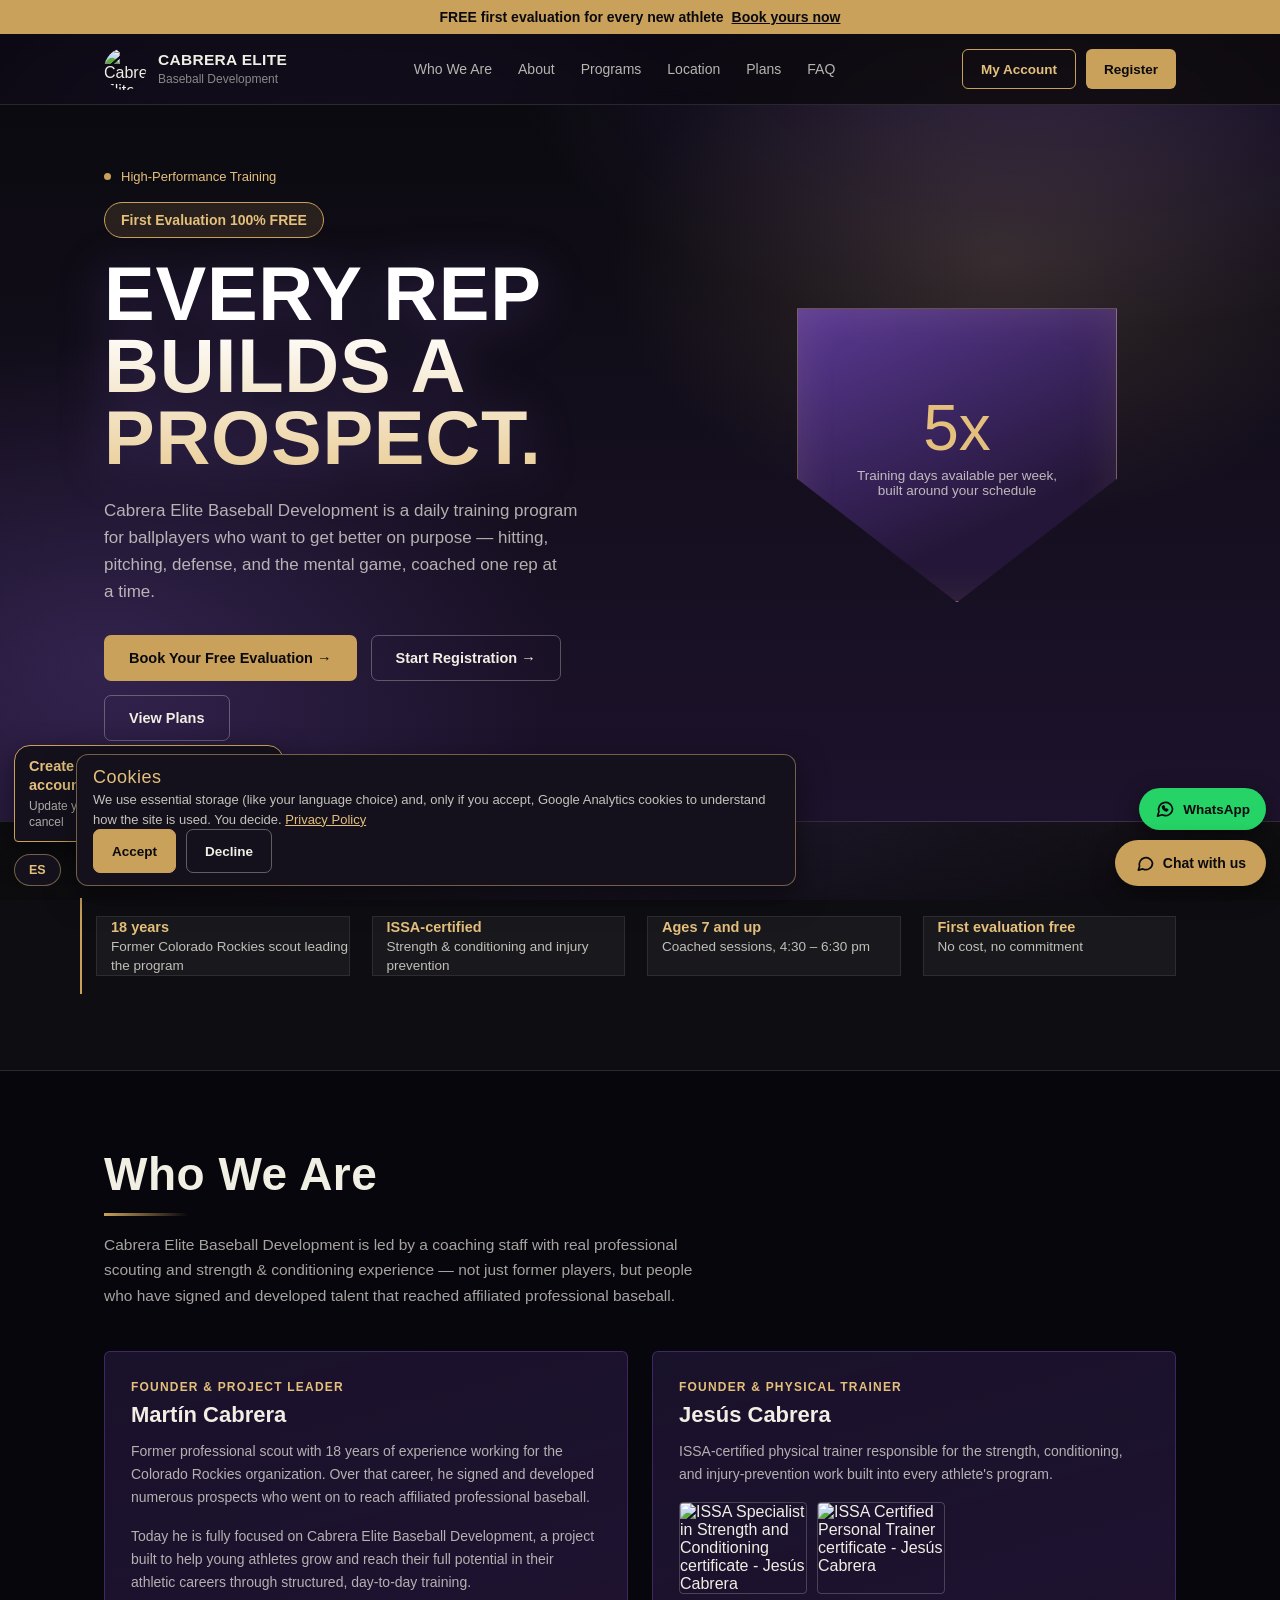
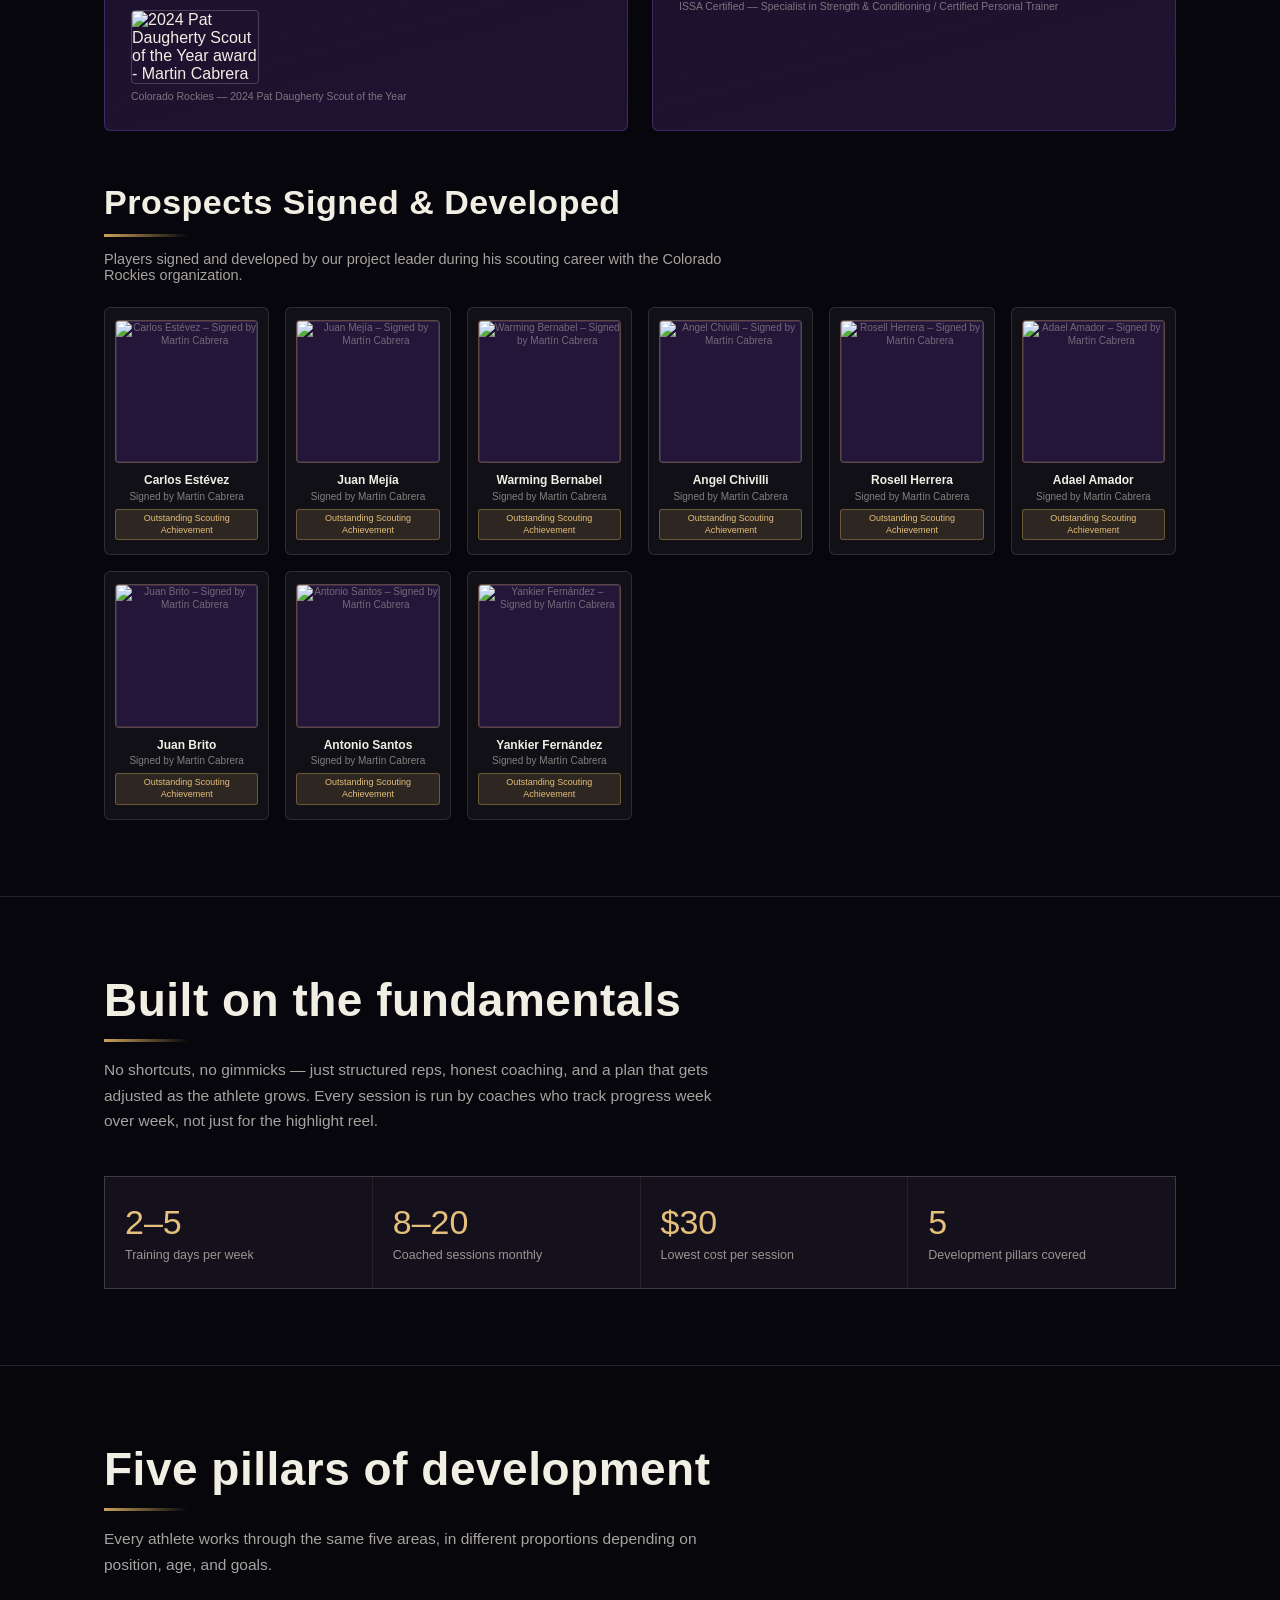
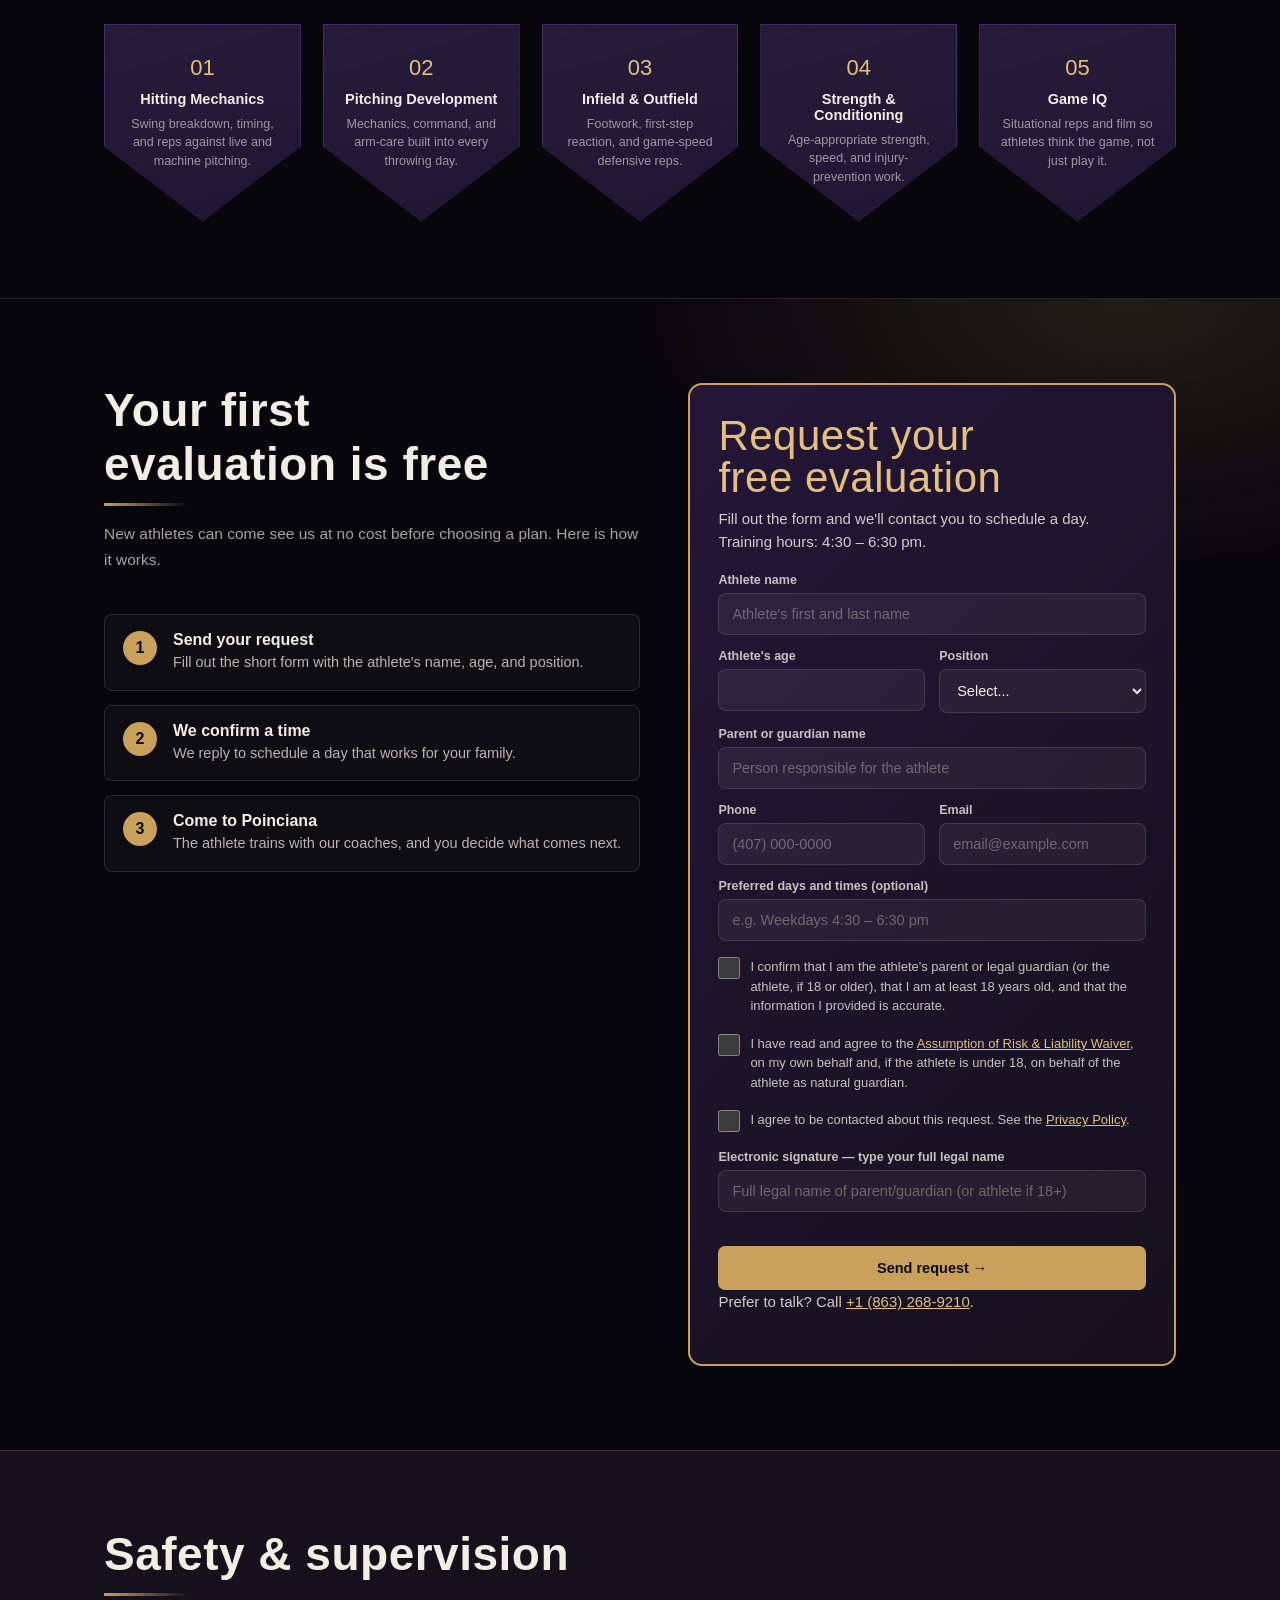
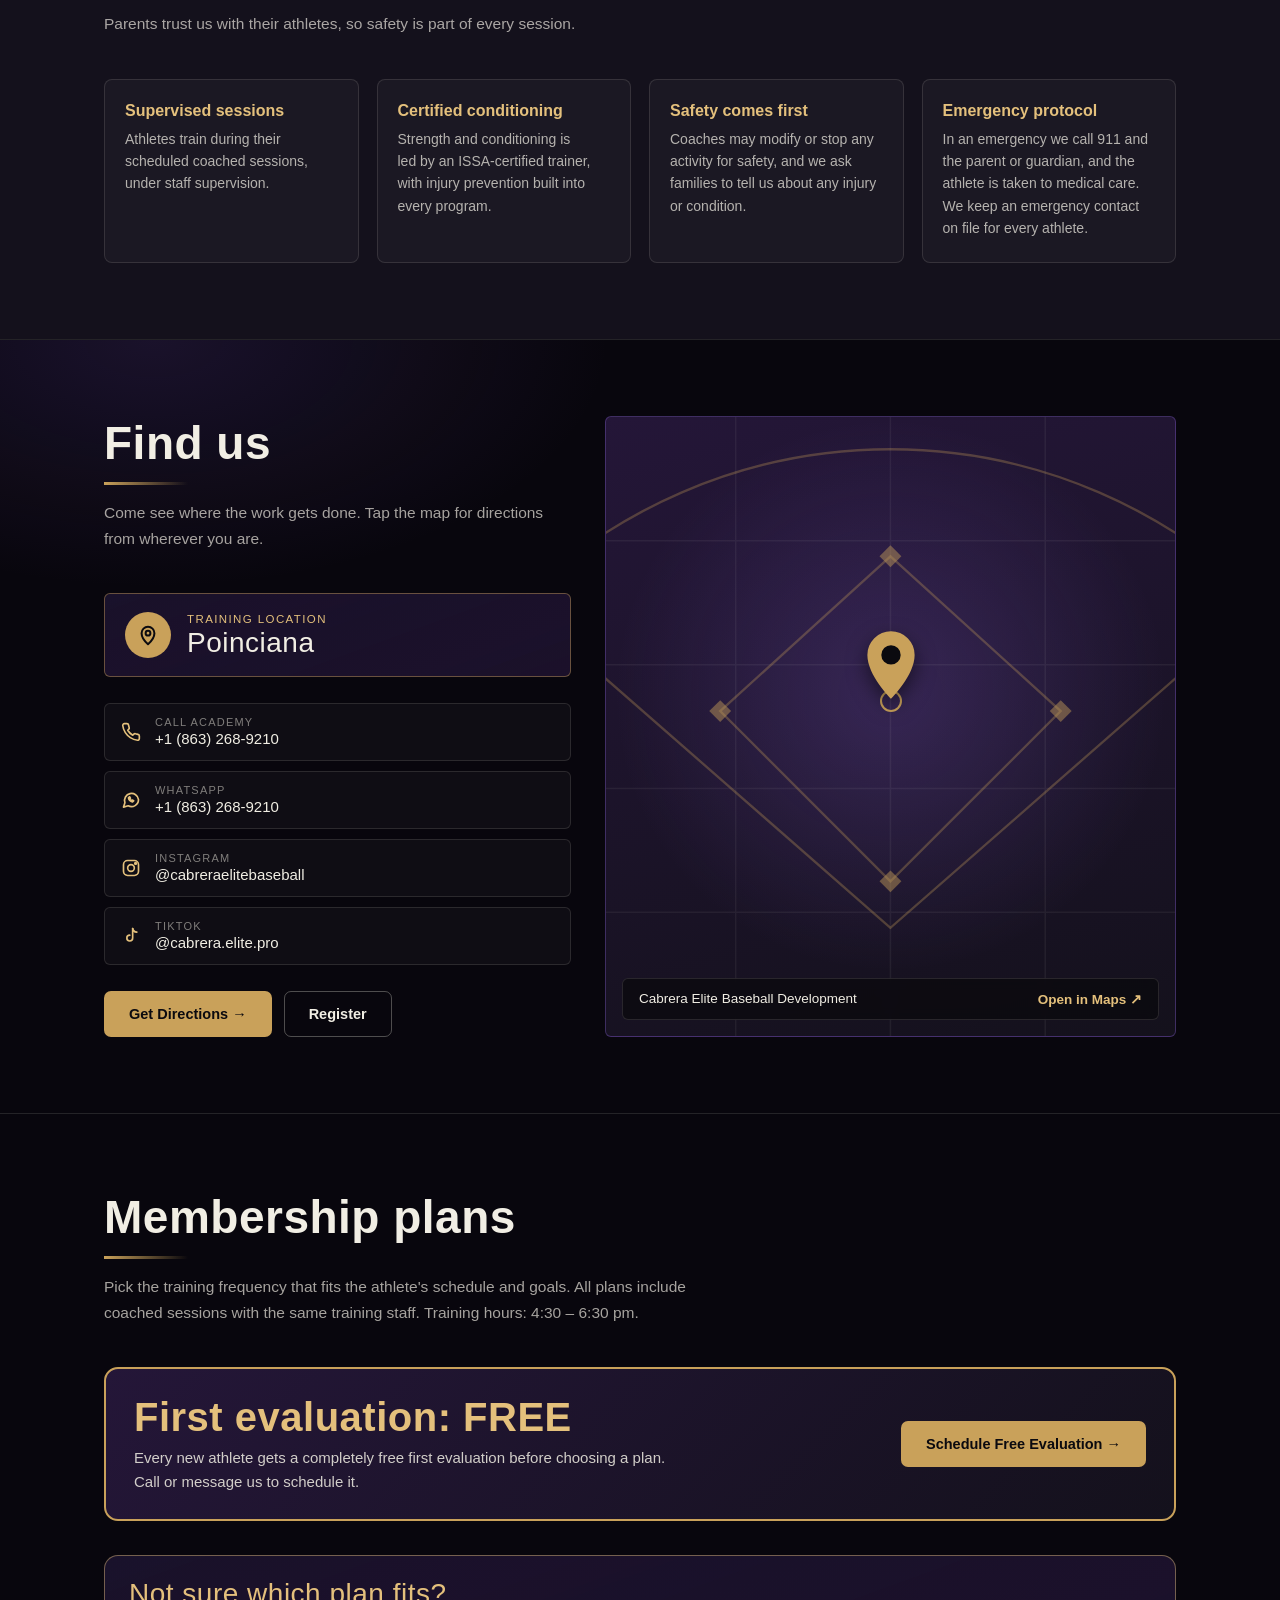
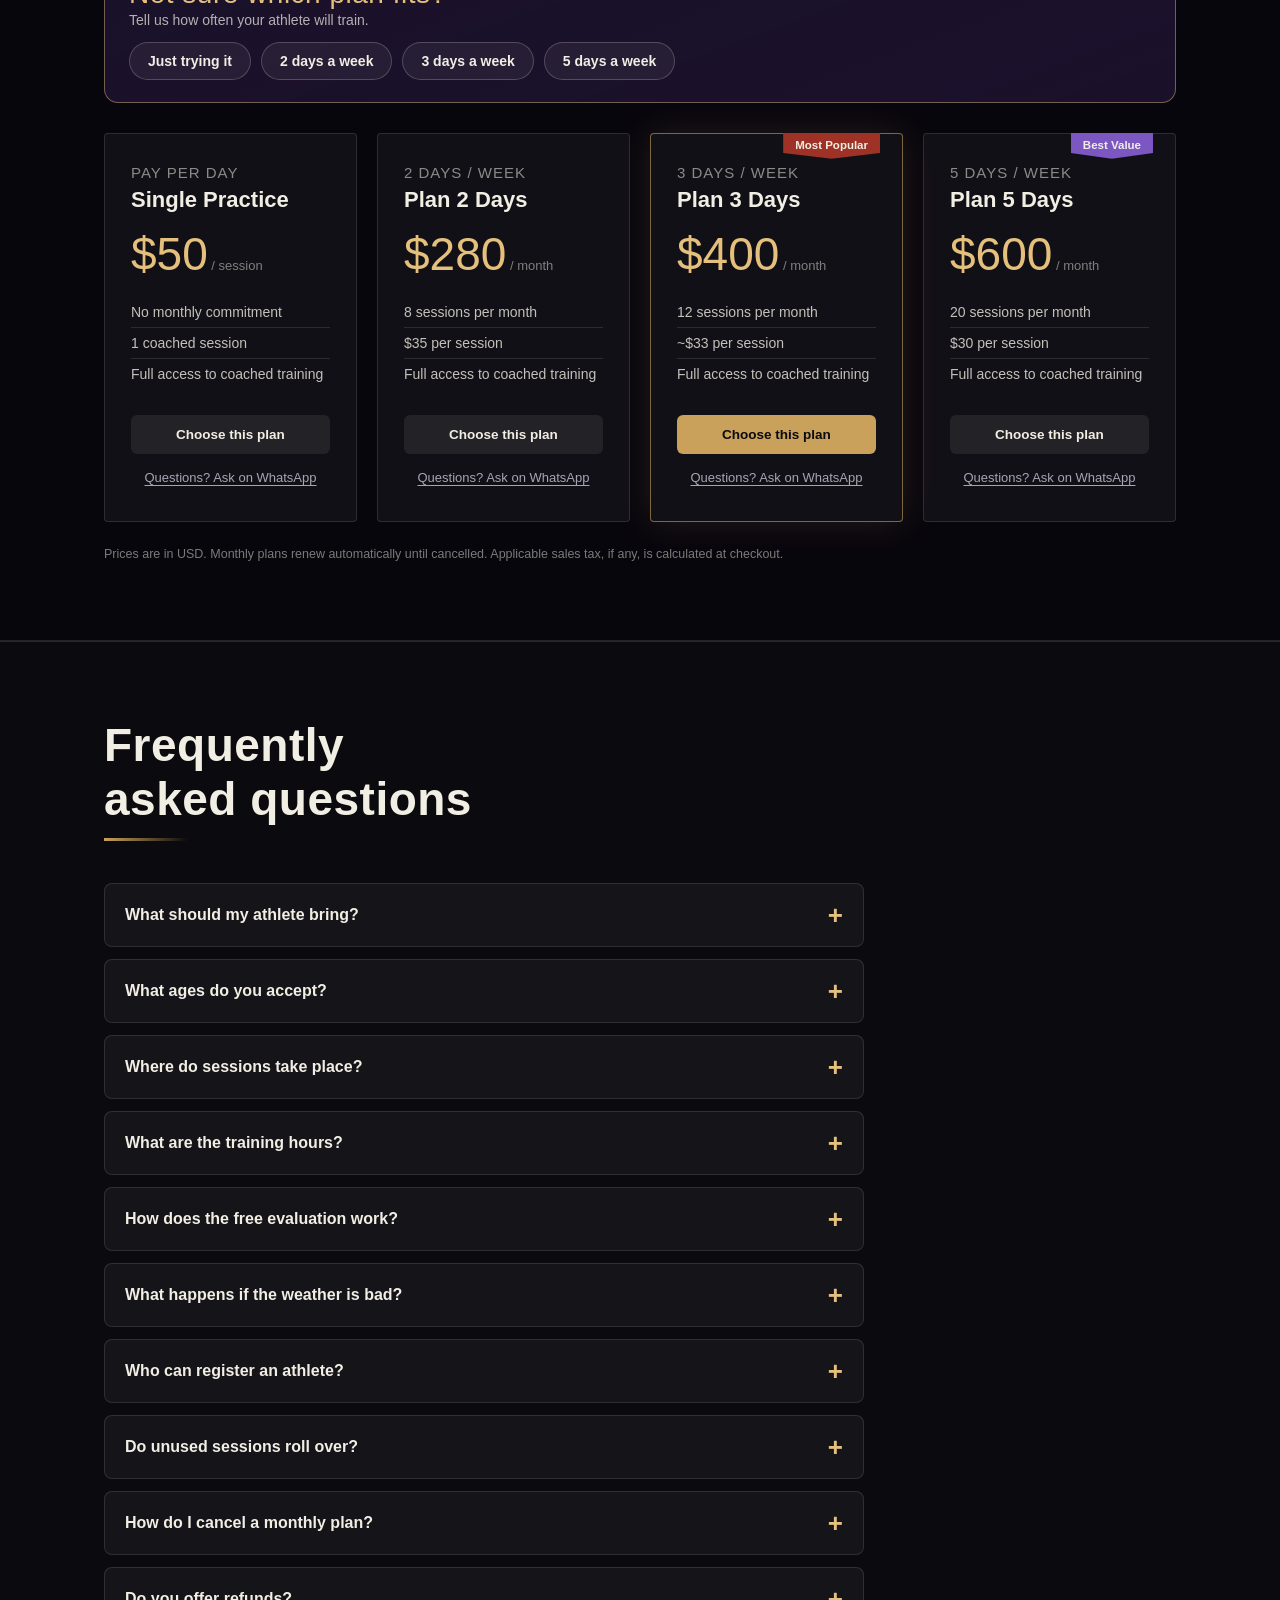
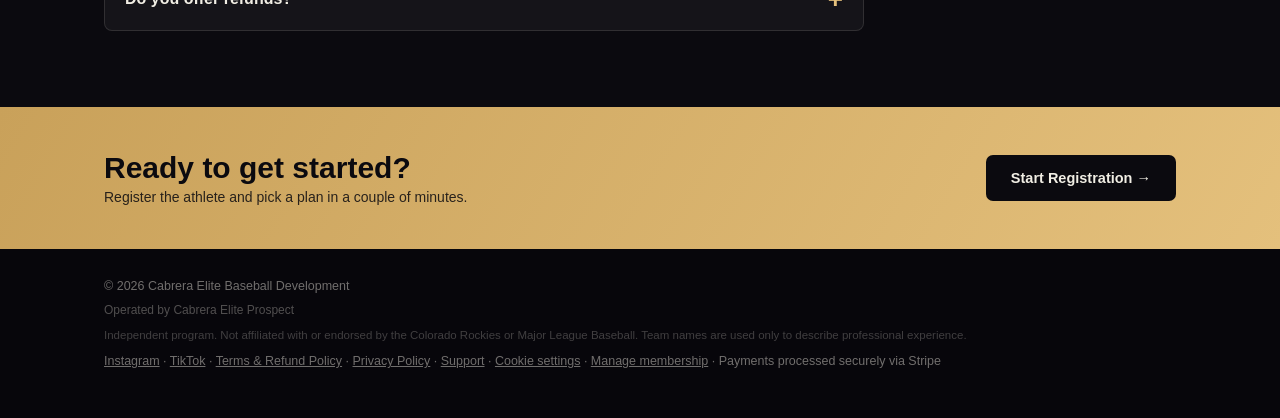
==== index.html @ 67ecccfc "feat: reserva en 3 toques tras la evaluación, WhatsApp por plan y aviso de idioma ES - Tras enviar l" ====
<!DOCTYPE html>
<html lang="en">
<head>
<!-- Google Analytics: NOT loaded until the visitor accepts cookies (see cookies.js) -->
<script>
  window.dataLayer = window.dataLayer || [];
  window.gtag = function(){};
</script>

<meta charset="UTF-8">
<!--ce:head-->
<meta http-equiv="Content-Security-Policy" content="default-src 'self'; script-src 'self' 'unsafe-inline' https://challenges.cloudflare.com https://www.googletagmanager.com; style-src 'self' 'unsafe-inline'; img-src 'self' data: https://www.google-analytics.com https://*.google-analytics.com https://*.googletagmanager.com; font-src 'self'; connect-src 'self' https://script.google.com https://script.googleusercontent.com https://cabrera-elite-chat.elvisjunior090912.workers.dev https://*.google-analytics.com https://*.analytics.google.com https://*.googletagmanager.com https://challenges.cloudflare.com https://*.ingest.us.sentry.io; frame-src https://challenges.cloudflare.com; media-src 'self'; object-src 'none'; base-uri 'self'; form-action 'self'; upgrade-insecure-requests">
<meta name="referrer" content="strict-origin-when-cross-origin">
<link rel="icon" type="image/png" sizes="32x32" href="icons/favicon-32.png">
<link rel="icon" type="image/png" sizes="192x192" href="icons/icon-192.png">
<link rel="apple-touch-icon" sizes="180x180" href="icons/apple-touch-icon.png">
<link rel="manifest" href="manifest.webmanifest">
<link rel="stylesheet" href="bg.css">
<script src="tr.js" defer></script>
<link rel="alternate" hreflang="en" href="https://cabreraelite.com/">
<link rel="alternate" hreflang="es" href="https://cabreraelite.com/es/">
<link rel="alternate" hreflang="x-default" href="https://cabreraelite.com/">
<!--/ce:head-->
<meta name="theme-color" content="#0B0A0F">
<meta name="viewport" content="width=device-width, initial-scale=1.0">
<link rel="canonical" href="https://cabreraelite.com/">
<meta property="og:type" content="website">
<meta property="og:site_name" content="Cabrera Elite Baseball Development">
<meta property="og:title" content="Cabrera Elite Baseball Development — Poinciana, FL">
<meta property="og:description" content="Daily baseball training in Poinciana, FL, led by a former Colorado Rockies scout. Hitting, pitching, defense, strength and game IQ.">
<meta property="og:url" content="https://cabreraelite.com/">
<meta property="og:image" content="https://cabreraelite.com/og-image.jpg?v=2">
<meta property="og:image:width" content="1200">
<meta property="og:image:height" content="630">
<meta property="og:image:alt" content="Cabrera Elite Baseball Development logo">
<meta property="og:locale" content="en_US">
<meta property="og:locale:alternate" content="es_US">
<meta name="twitter:card" content="summary_large_image">
<meta name="twitter:title" content="Cabrera Elite Baseball Development — Poinciana, FL">
<meta name="twitter:description" content="Daily baseball training in Poinciana, FL, led by a former Colorado Rockies scout.">
<meta name="twitter:image" content="https://cabreraelite.com/og-image.jpg?v=2">
<meta name="description" content="Cabrera Elite Baseball Development — daily baseball training in Poinciana, FL, led by a former Colorado Rockies scout.">
<script type="application/ld+json">{"@context": "https://schema.org", "@type": "SportsActivityLocation", "name": "Cabrera Elite Baseball Development", "url": "https://cabreraelite.com/", "logo": "https://cabreraelite.com/og-image.jpg", "image": "https://cabreraelite.com/og-image.jpg", "description": "Daily baseball training in Poinciana, FL, led by a former Colorado Rockies scout.", "telephone": "+1-863-268-9210", "email": "info@cabreraelite.com", "address": {"@type": "PostalAddress", "addressLocality": "Poinciana", "addressRegion": "FL", "addressCountry": "US"}, "founder": [{"@type": "Person", "name": "Martín Cabrera"}, {"@type": "Person", "name": "Jesús Cabrera"}], "sameAs": ["https://www.instagram.com/cabreraelitebaseball/", "https://www.tiktok.com/@cabrera.elite.pro"]}</script>
<script type="application/ld+json">{"@context": "https://schema.org", "@type": "FAQPage", "mainEntity": [{"@type": "Question", "name": "What should my athlete bring?", "acceptedAnswer": {"@type": "Answer", "text": "Their practice gear, water, and a positive mindset to train."}}, {"@type": "Question", "name": "What ages do you accept?", "acceptedAnswer": {"@type": "Answer", "text": "Athletes 7 years old and older."}}, {"@type": "Question", "name": "Where do sessions take place?", "acceptedAnswer": {"@type": "Answer", "text": "Sessions take place in Poinciana, FL. Use the \"Get Directions\" button in the Find us section to open the map."}}, {"@type": "Question", "name": "What are the training hours?", "acceptedAnswer": {"@type": "Answer", "text": "Training hours are 4:30 – 6:30 pm. Your athlete's days are scheduled with the coaching staff."}}, {"@type": "Question", "name": "How does the free evaluation work?", "acceptedAnswer": {"@type": "Answer", "text": "Every new athlete gets a free first evaluation before choosing a plan. Fill out the evaluation form and we will contact you to schedule a day."}}, {"@type": "Question", "name": "What happens if the weather is bad?", "acceptedAnswer": {"@type": "Answer", "text": "We may cancel or reschedule a session for weather, safety or staff reasons. Cancelled sessions are rescheduled or credited."}}, {"@type": "Question", "name": "Who can register an athlete?", "acceptedAnswer": {"@type": "Answer", "text": "A parent or legal guardian must register any athlete under 18. Athletes 18 or older register on their own behalf."}}, {"@type": "Question", "name": "Do unused sessions roll over?", "acceptedAnswer": {"@type": "Answer", "text": "No. Unused monthly sessions do not roll over to the next month."}}, {"@type": "Question", "name": "How do I cancel a monthly plan?", "acceptedAnswer": {"@type": "Answer", "text": "You can cancel any time from the customer portal (the \"Manage membership\" link in the footer) or by emailing us before your next billing date. Cancelling takes effect at the end of the paid month."}}, {"@type": "Question", "name": "Do you offer refunds?", "acceptedAnswer": {"@type": "Answer", "text": "All sales are final. Please read our Refund Policy for details on cancellations, rescheduling a Single Practice and credits."}}]}</script>
<title>Cabrera Elite Baseball Development — Baseball Training in Poinciana, FL</title>
<link rel="preload" href="fonts/inter-latin-400-normal.woff2" as="font" type="font/woff2" crossorigin>
<link rel="preload" href="fonts/bebas-neue-latin-400-normal.woff2" as="font" type="font/woff2" crossorigin>
<link rel="stylesheet" href="fonts/fonts.css">
<style>
  :root{
    --ink: #0B0A0F;
    --ink-2: #14111C;
    --purple-deep: #241638;
    --purple: #5B3A96;
    --purple-2: #7C57C2;
    --gold: #C9A15A;
    --gold-2: #E4C07C;
    --cream: #F1EEE4;
    --red: #9E3226;
    --line: rgba(241,238,228,0.12);
  }
  *{ box-sizing:border-box; }
  a:focus-visible, button:focus-visible, [tabindex]:focus-visible{ outline:2px solid var(--gold-2); outline-offset:3px; }
  html{ scroll-behavior:smooth; }
  body{
    margin:0;
    background:var(--ink);
    color:var(--cream);
    font-family:'Inter', -apple-system, BlinkMacSystemFont, sans-serif;
    -webkit-font-smoothing:antialiased;
  }
  img{ max-width:100%; display:block; }
  a{ color:inherit; }
  .display{
    font-family:'Bebas Neue',Impact,'Arial Narrow',sans-serif;
    letter-spacing: 0.5px;
    line-height: 0.95;
  }
  .wrap{
    max-width: 1120px;
    margin: 0 auto;
    padding: 0 24px;
  }

  /* ---------- NAV ---------- */
  nav.top{
    position:sticky; top:0; z-index:50;
    background: rgba(11,10,15,0.86);
    backdrop-filter: blur(8px);
    border-bottom: 1px solid var(--line);
  }
  nav.top .wrap{
    display:flex; align-items:center; justify-content:space-between;
    padding: 14px 24px;
  }
  .brand{ display:flex; align-items:center; gap:12px; }
  .brand img{ width:42px; height:42px; border-radius:50%; object-fit:cover; }
  .brand-text{ font-size:14.5px; line-height:1.2; }
  .brand-text b{ display:block; font-size:15.5px; letter-spacing:0.3px; }
  .brand-text span{ color: rgba(241,238,228,0.55); font-size:12px; }
  .nav-links{ display:flex; gap:26px; font-size:14px; }
  .nav-links a{ text-decoration:none; color: rgba(241,238,228,0.75); }
  .nav-links a:hover{ color: var(--cream); }
  .nav-cta{
    background: var(--gold);
    color: var(--ink);
    font-weight:700;
    font-size:13.5px;
    padding: 9px 18px;
    border-radius: 6px;
    text-decoration:none;
    white-space:nowrap;
  }
  .nav-actions{ display:flex; gap:10px; align-items:center; }
  .nav-cta-alt{ background:transparent; color:var(--gold-2); border:1px solid var(--gold); }
  .nav-cta-alt:hover{ background:rgba(201,161,90,.14); }
  @media (max-width: 520px){
    nav.top .wrap{ padding:12px 14px; }
    .brand-text span{ display:none; }
    .brand img{ width:36px; height:36px; }
    .nav-actions{ gap:6px; }
    .brand{ gap:8px; }
    .brand-text b{ font-size:13px; letter-spacing:0; }
    .nav-cta{ padding:7px 9px; font-size:12px; }
  }
  @media (max-width: 760px){
    nav.top .wrap{ flex-wrap:wrap; row-gap:8px; }
    .nav-links{
      order:3; width:100%; gap:20px; overflow-x:auto; white-space:nowrap;
      padding-bottom:2px; -webkit-overflow-scrolling:touch;
    }
    .nav-links a{ padding:4px 0; }
  }

  /* ---------- HERO ---------- */
  .hero{
    position:relative;
    padding: 64px 0 80px;
    background:
      radial-gradient(900px 480px at 82% -8%, rgba(91,58,150,0.35), transparent 60%),
      linear-gradient(180deg, var(--ink) 0%, var(--purple-deep) 140%);
    overflow:hidden;
    border-bottom: 1px solid var(--line);
  }
  .hero .wrap{
    display:grid;
    grid-template-columns: 1.15fr 0.85fr;
    gap: 40px;
    align-items:center;
  }
  .hero-eyebrow{
    display:flex; align-items:center; gap:10px;
    font-size: 13px;
    color: var(--gold-2);
    margin-bottom: 18px;
  }
  .hero-eyebrow .dot{ width:7px; height:7px; border-radius:50%; background:var(--gold); }
  h1.hero-title{
    font-size: clamp(44px, 8vw, 76px);
    margin: 0 0 22px;
  }
  .hero p.lead{
    font-size: 17px;
    line-height:1.6;
    color: rgba(241,238,228,0.72);
    max-width: 480px;
    margin: 0 0 30px;
  }
  .hero-actions{ display:flex; gap:14px; flex-wrap:wrap; }
  .btn{
    display:inline-block;
    font-weight:700;
    font-size:14.5px;
    padding: 14px 24px;
    border-radius: 7px;
    text-decoration:none;
    border: 1.5px solid transparent;
  }
  .btn-gold{ background: var(--gold); color: var(--ink); }
  .btn-gold:hover{ background: var(--gold-2); }
  .btn-outline{ border-color: rgba(241,238,228,0.3); color: var(--cream); }
  .btn-outline:hover{ border-color: var(--cream); }

  .hero-plate{
    position:relative;
    justify-self:center;
  }
  .plate-shape{
    width: min(320px, 82vw);
    aspect-ratio: 1 / 0.92;
    clip-path: polygon(0% 0%, 100% 0%, 100% 58%, 50% 100%, 0% 58%);
    background: linear-gradient(155deg, var(--purple) 0%, var(--purple-deep) 70%);
    border: 1px solid rgba(228,192,124,0.35);
    display:flex;
    flex-direction:column;
    align-items:center;
    justify-content:center;
    text-align:center;
    padding: 30px 26px 46px;
  }
  .plate-shape .num{
    font-family:'Bebas Neue',Impact,'Arial Narrow',sans-serif;
    font-size: 64px;
    color: var(--gold-2);
    line-height:1;
  }
  .plate-shape .cap{
    font-size: 13.5px;
    color: rgba(241,238,228,0.75);
    margin-top: 8px;
    max-width: 200px;
  }

  /* seam divider */
  .seam{
    height: 34px;
    width:100%;
  }

  /* ---------- TEAM / WHO WE ARE ---------- */
  .team{ background: var(--ink); border-bottom: 1px solid var(--line); }
  .team-lead{
    display:grid;
    grid-template-columns: 1fr 1fr;
    gap: 24px;
    margin-bottom: 52px;
  }
  .lead-card{
    background: linear-gradient(165deg, rgba(91,58,150,0.22), rgba(36,22,56,0.85));
    border: 1px solid rgba(124,87,194,0.35);
    border-radius: 6px;
    padding: 28px 26px;
  }
  .lead-card .role{
    font-size:12px; letter-spacing:1.2px; text-transform:uppercase;
    color: var(--gold-2); margin-bottom:8px; font-weight:700;
  }
  .lead-card h3{ font-size: 22px; margin: 0 0 12px; }
  .lead-card p{ font-size:14px; line-height:1.65; color: rgba(241,238,228,0.72); margin:0 0 16px; }
  .lead-card p:last-child{ margin-bottom:0; }
  .cert-row{ display:flex; gap:10px; flex-wrap:wrap; margin-top:14px; }
  .cert-row img{
    width: 128px; border-radius:4px; border:1px solid var(--line); cursor:zoom-in;
  }
  .cert-cap{ font-size:10.5px; color: rgba(241,238,228,0.45); margin-top:6px; }

  /* ---------- CERT LIGHTBOX ---------- */
  .cert-lightbox{
    display:none;
    position:fixed; inset:0; z-index:200;
    background: rgba(11,10,15,0.92);
    align-items:center; justify-content:center;
    padding: 30px;
    cursor:zoom-out;
  }
  .cert-lightbox.open{ display:flex; }
  .cert-lightbox img{
    max-width: min(560px, 92vw);
    max-height: 88vh;
    border-radius: 6px;
    border: 1px solid rgba(228,192,124,0.4);
  }
  .cert-lightbox .close-x{
    position:absolute; top:20px; right:24px;
    color: var(--cream); font-size:28px; line-height:1;
    cursor:pointer;
  }

  .roster-intro{ font-size:14.5px; color: rgba(241,238,228,0.68); margin: -8px 0 24px; max-width:680px; }
  .roster-grid{
    display:grid;
    grid-template-columns: repeat(6, 1fr);
    gap: 16px;
  }
  .player{
    background: var(--ink-2);
    border: 1px solid var(--line);
    border-radius: 6px;
    padding: 12px 10px 14px;
    text-align:center;
  }
  .player .photo-box{
    width:100%; aspect-ratio: 1 / 1;
    border-radius:4px;
    background: rgba(241,238,228,0.05);
    border: 1px dashed rgba(241,238,228,0.22);
    display:flex; align-items:center; justify-content:center;
    font-size:10px; line-height:1.3;
    color: rgba(241,238,228,0.38);
    margin-bottom:10px;
    padding: 6px;
    overflow:hidden;
  }
  .player .photo-box.has-photo{
    border-style:solid;
    border-color: rgba(201,161,90,0.35);
    background: var(--purple-deep);
    padding:0;
  }
  .player .photo-box.has-photo img{
    width:100%; height:100%;
    object-fit:cover;
    object-position: center top;
    display:block;
  }
  .player .pname{ font-size:12px; font-weight:700; line-height:1.3; }
  .player .porg{ font-size:10px; color: rgba(241,238,228,0.5); margin-top:2px; }
  .player .achv-tag{
    display:inline-block; margin-top:7px;
    font-size:9px; line-height:1.3;
    padding: 3px 6px; border-radius:3px;
    background: rgba(201,161,90,0.16);
    color: var(--gold-2);
    border: 1px solid rgba(201,161,90,0.4);
  }
  @media (max-width: 900px){
    .team-lead{ grid-template-columns: 1fr; }
    .roster-grid{ grid-template-columns: repeat(3, 1fr); }
  }
  @media (max-width: 520px){
    .roster-grid{ grid-template-columns: repeat(2, 1fr); }
  }

  /* ---------- ABOUT / FACTS ---------- */
  section{ padding: 76px 0; }
  .section-head{ max-width: 620px; margin-bottom: 42px; }
  .section-head h2{
    font-family:'Bebas Neue',Impact,'Arial Narrow',sans-serif;
    font-size: clamp(32px, 5vw, 46px);
    margin: 0 0 14px;
    letter-spacing:0.5px;
  }
  .section-head p{
    font-size: 15.5px;
    line-height:1.65;
    color: rgba(241,238,228,0.68);
  }

  .about{ background: var(--ink-2); border-bottom: 1px solid var(--line); }
  .facts{
    display:grid;
    grid-template-columns: repeat(4, 1fr);
    gap: 1px;
    background: var(--line);
    border: 1px solid var(--line);
  }
  .fact{
    background: var(--ink-2);
    padding: 26px 20px;
  }
  .fact .n{ font-family:'Bebas Neue',Impact,'Arial Narrow',sans-serif; font-size: 34px; color: var(--gold-2); }
  .fact .l{ font-size: 12.5px; color: rgba(241,238,228,0.6); margin-top:6px; }
  @media (max-width: 760px){
    .facts{ grid-template-columns: repeat(2, 1fr); }
  }

  /* ---------- PROGRAMS (home-plate badges) ---------- */
  .programs .wrap > .section-head{ margin-bottom: 46px; }
  .program-row{
    display:grid;
    grid-template-columns: repeat(5, 1fr);
    gap: 22px;
  }
  .program{
    position:relative;
    padding: 30px 16px 34px;
    text-align:center;
    clip-path: polygon(0% 0%, 100% 0%, 100% 62%, 50% 100%, 0% 62%);
    background: linear-gradient(165deg, rgba(91,58,150,0.28), rgba(36,22,56,0.9));
    border: 1px solid rgba(124,87,194,0.35);
  }
  .program .pn{ font-family:'Bebas Neue',Impact,'Arial Narrow',sans-serif; font-size:22px; color: var(--gold-2); margin-bottom: 10px; }
  .program h3{ font-size: 14.5px; margin: 0 0 8px; }
  .program p{ font-size:12.5px; color: rgba(241,238,228,0.6); line-height:1.5; margin:0; }
  @media (max-width: 900px){
    .program-row{ grid-template-columns: repeat(2, 1fr); }
  }
  @media (max-width: 520px){
    .program-row{ grid-template-columns: 1fr; }
  }

  /* ---------- PLANS ---------- */
  .plans-sec{ background: var(--ink-2); border-top:1px solid var(--line); border-bottom: 1px solid var(--line); }
  .plan-grid{
    display:grid;
    grid-template-columns: repeat(4, 1fr);
    gap: 20px;
  }
  .plan-card{
    position:relative;
    border: 1.5px solid var(--line);
    border-radius: 4px;
    padding: 30px 26px 26px;
    background: var(--ink);
  }
  .plan-card.feature{ border-color: rgba(201,161,90,0.6); }
  .pennant{
    position:absolute;
    top:-1px; right: 22px;
    background: var(--red);
    color: var(--cream);
    font-size:11.5px;
    font-weight:700;
    padding: 6px 12px 8px;
    clip-path: polygon(0 0, 100% 0, 100% 78%, 50% 100%, 0 78%);
  }
  .plan-days{ font-family:'Bebas Neue',Impact,'Arial Narrow',sans-serif; font-size:15px; color: rgba(241,238,228,0.55); letter-spacing:1px; }
  .plan-name{ font-size: 22px; font-weight:700; margin: 6px 0 18px; }
  .plan-price{ font-family:'Bebas Neue',Impact,'Arial Narrow',sans-serif; font-size:46px; color: var(--gold-2); line-height:1; }
  .plan-price small{ font-family:'Inter',sans-serif; font-size:13px; color: rgba(241,238,228,0.5); font-weight:500; }
  .plan-list{ list-style:none; margin: 20px 0 26px; padding:0; font-size:14px; }
  .plan-list li{ padding: 7px 0; border-top: 1px solid var(--line); color: rgba(241,238,228,0.8); }
  .plan-list li:first-child{ border-top:none; }
  .plan-cta{
    display:block; text-align:center;
    padding: 12px; border-radius:6px;
    background: rgba(241,238,228,0.08);
    text-decoration:none; font-weight:700; font-size:13.5px;
  }
  .plan-card.feature .plan-cta{ background: var(--gold); color: var(--ink); }
  @media (max-width: 1000px){ .plan-grid{ grid-template-columns: repeat(2, 1fr); } }
  @media (max-width: 560px){ .plan-grid{ grid-template-columns: 1fr; } }

  /* ---------- FOOTER CTA ---------- */
  .cta-band{
    background: linear-gradient(120deg, var(--gold) 0%, var(--gold-2) 100%);
    color: var(--ink);
    padding: 44px 0;
  }
  .cta-band .wrap{
    display:flex; justify-content:space-between; align-items:center; gap: 20px; flex-wrap:wrap;
  }
  .cta-band h3{ font-family:'Bebas Neue',Impact,'Arial Narrow',sans-serif; font-size: 30px; margin:0 0 4px; }
  .cta-band p{ margin:0; font-size:14px; opacity:0.85; }
  .cta-band .btn-gold{ background: var(--ink); color: var(--cream); }
  .cta-band .btn-gold:hover{ background: var(--ink-2); }

  footer.site{
    padding: 30px 0 50px;
    font-size: 12.5px;
    color: rgba(241,238,228,0.45);
    display:flex; justify-content:space-between; flex-wrap:wrap; gap:10px;
  }

  /* ---------- LOCATION ---------- */
  .location{ border-top:1px solid var(--line); background: radial-gradient(700px 380px at 12% 0%, rgba(91,58,150,0.22), transparent 65%), var(--ink); }
  .loc-grid{ display:grid; grid-template-columns: 0.9fr 1.1fr; gap: 34px; align-items:stretch; }
  .loc-info{ display:flex; flex-direction:column; justify-content:center; }
  .loc-info .section-head{ margin-bottom: 26px; }
  .loc-card{
    display:flex; align-items:center; gap:16px;
    padding: 18px 20px; margin-bottom: 26px;
    border:1.5px solid rgba(201,161,90,0.45); border-radius:6px;
    background: linear-gradient(160deg, rgba(91,58,150,0.22), rgba(36,22,56,0.7));
  }
  .loc-card .ico{
    flex:0 0 46px; height:46px; border-radius:50%;
    display:grid; place-items:center; background: var(--gold); color: var(--ink);
  }
  .loc-card small{ display:block; font-size:11.5px; letter-spacing:1.4px; text-transform:uppercase; color: var(--gold-2); margin-bottom:4px; }
  .loc-card b{ font-family:'Bebas Neue',Impact,'Arial Narrow',sans-serif; font-size:28px; font-weight:400; letter-spacing:0.5px; line-height:1; }
  .loc-actions{ display:flex; gap:12px; flex-wrap:wrap; }
  .map-card{
    position:relative; display:block; min-height:340px; overflow:hidden; text-decoration:none;
    border:1.5px solid rgba(124,87,194,0.4); border-radius:6px;
    background: radial-gradient(circle at 50% 45%, rgba(124,87,194,0.28), transparent 62%), linear-gradient(165deg, var(--purple-deep), var(--ink-2));
  }
  .map-card svg.field{ position:absolute; inset:0; width:100%; height:100%; opacity:.9; }
  .map-pin{ position:absolute; left:50%; top:46%; transform:translate(-50%,-100%); width:54px; filter: drop-shadow(0 8px 10px rgba(0,0,0,.55)); }
  .map-pulse{
    position:absolute; left:50%; top:46%; width:22px; height:22px; margin:-11px 0 0 -11px;
    border-radius:50%; border:2px solid var(--gold);
    animation: pulse 2.4s ease-out infinite;
  }
  @keyframes pulse{ 0%{ transform:scale(.6); opacity:.9;} 100%{ transform:scale(4.2); opacity:0;} }
  @media (prefers-reduced-motion: reduce){ .map-pulse{ animation:none; opacity:.5; } }
  .map-label{
    position:absolute; left:16px; right:16px; bottom:16px;
    display:flex; justify-content:space-between; align-items:center; gap:10px;
    padding: 12px 16px; border-radius:6px; font-size:13.5px;
    background: rgba(11,10,15,0.82); backdrop-filter: blur(6px); border:1px solid var(--line);
  }
  .map-label span:last-child{ color: var(--gold-2); font-weight:700; white-space:nowrap; }
  .map-card:hover{ border-color: var(--gold); }
  @media (max-width: 860px){
    .loc-grid{ grid-template-columns: 1fr; }
    .map-card{ min-height:300px; }
  }

  .loc-contact{ display:grid; gap:10px; margin-bottom:26px; }
  .loc-contact a{
    display:flex; align-items:center; gap:14px; text-decoration:none;
    padding: 12px 16px; border:1px solid var(--line); border-radius:6px; background: rgba(241,238,228,0.03);
    transition: border-color .15s, background .15s;
  }
  .loc-contact a:hover{ border-color: var(--gold); background: rgba(201,161,90,0.07); }
  .loc-contact svg{ flex:0 0 20px; color: var(--gold-2); }
  .loc-contact small{ display:block; font-size:11px; letter-spacing:1.2px; text-transform:uppercase; color: rgba(241,238,228,0.5); margin-bottom:2px; }
  .loc-contact span{ font-size:15px; word-break:break-word; }
  .promo-bar{ background:var(--gold); color:var(--ink); text-align:center; padding:9px 14px; font-weight:700; font-size:14px; }
  .promo-bar a{ color:var(--ink); text-decoration:underline; margin-left:8px; white-space:nowrap; }
  .hero-free{ display:inline-block; background:rgba(201,161,90,.14); border:1px solid var(--gold); color:var(--gold-2); padding:9px 16px; border-radius:999px; font-weight:700; font-size:14px; margin:0 0 20px; }
  .free-banner{ display:flex; align-items:center; justify-content:space-between; gap:20px; flex-wrap:wrap; background:linear-gradient(135deg,var(--purple-deep),var(--ink-2)); border:2px solid var(--gold); border-radius:14px; padding:26px 28px; margin-bottom:34px; }
  .free-banner h3{ font-family:'Bebas Neue',Impact,'Arial Narrow',sans-serif; font-size:clamp(28px,5vw,40px); margin:0 0 6px; color:var(--gold-2); letter-spacing:.5px; }
  .free-banner p{ margin:0; font-size:15px; color:rgba(241,238,228,.85); max-width:560px; line-height:1.55; }

  .free-eval{ border-top:1px solid var(--line); background: radial-gradient(760px 420px at 88% 0%, rgba(201,161,90,0.14), transparent 65%), var(--ink-2); padding: 84px 0; }
  .free-eval .fe-grid{ display:grid; grid-template-columns: 1.1fr 1fr; gap: 48px; align-items:start; }
  .free-eval .fe-steps{ list-style:none; margin:0; padding:0; display:grid; gap:14px; }
  .free-eval .fe-steps li{ display:flex; gap:16px; align-items:flex-start; padding:16px 18px; border:1px solid var(--line); border-radius:8px; background: rgba(241,238,228,0.03); }
  .free-eval .fe-steps b{ flex:0 0 34px; height:34px; border-radius:50%; background:var(--gold); color:var(--ink); display:flex; align-items:center; justify-content:center; font-weight:800; }
  .free-eval .fe-steps strong{ display:block; font-size:16px; margin-bottom:2px; }
  .free-eval .fe-steps span{ font-size:14.5px; line-height:1.55; color: rgba(241,238,228,0.75); }
  .free-eval .fe-card{ border:2px solid var(--gold); border-radius:14px; padding:30px 28px; background: linear-gradient(135deg, var(--purple-deep), var(--ink-2)); }
  .free-eval .fe-card h3{ font-family:'Bebas Neue',Impact,'Arial Narrow',sans-serif; font-size:clamp(30px,5vw,42px); font-weight:400; margin:0 0 8px; color:var(--gold-2); letter-spacing:.5px; line-height:1; }
  .free-eval .fe-card p{ margin:0 0 20px; font-size:15px; line-height:1.55; color: rgba(241,238,228,0.85); }
  .free-eval .fe-card .btn{ width:100%; justify-content:center; text-align:center; }
  .free-eval .fe-alt{ margin-top:16px; font-size:14px; color: rgba(241,238,228,0.65); }
  .free-eval .fe-alt a{ color: var(--gold-2); }
  @media (max-width: 860px){ .free-eval{ padding:60px 0; } .free-eval .fe-grid{ grid-template-columns:1fr; gap:32px; } }

  /* ---------- FAQ ---------- */
  .faq{ border-top:1px solid var(--line); background: var(--ink); }
  .faq-list{ max-width: 760px; display:grid; gap:12px; }
  .faq-list details{ border:1px solid var(--line); border-radius:8px; background: rgba(241,238,228,0.03); }
  .faq-list details[open]{ border-color: rgba(201,161,90,0.55); background: rgba(201,161,90,0.06); }
  .faq-list summary{
    cursor:pointer; list-style:none; padding:18px 20px; font-weight:700; font-size:16px;
    display:flex; justify-content:space-between; align-items:center; gap:14px;
  }
  .faq-list summary::-webkit-details-marker{ display:none; }
  .faq-list summary::after{ content:"+"; font-family:'Bebas Neue',Impact,'Arial Narrow',sans-serif; font-size:26px; line-height:1; color: var(--gold-2); }
  .faq-list details[open] summary::after{ content:"\2212"; }
  .faq-list details p{ margin:0; padding:0 20px 20px; font-size:15px; line-height:1.65; color: rgba(241,238,228,0.78); }

  .eval-form label{ display:block; font-size:12.5px; font-weight:600; margin:14px 0 6px; color: rgba(241,238,228,0.8); }
  .eval-form input[type=text], .eval-form input[type=tel], .eval-form input[type=email], .eval-form input[type=number], .eval-form select{
    width:100%; background: rgba(241,238,228,0.06); border:1px solid var(--line); color: var(--cream);
    border-radius:8px; padding:12px 13px; font-size:14.5px; font-family:inherit;
  }
  .eval-form input:focus, .eval-form select:focus{ outline:none; border-color: var(--gold); background: rgba(241,238,228,0.1); }
  .eval-form ::placeholder{ color: rgba(241,238,228,0.35); }
  .eval-form .row2{ display:grid; grid-template-columns:1fr 1fr; gap:14px; }
  @media (max-width:480px){ .eval-form .row2{ grid-template-columns:1fr; } }
  .eval-form .chk{ display:flex; gap:10px; align-items:flex-start; font-size:13px; font-weight:400; line-height:1.5; margin:16px 0 18px; }
  .eval-form .chk input{ width:22px; height:22px; min-width:22px; flex:0 0 22px; margin:0; accent-color: var(--gold); }
  .eval-form .chk a{ color: var(--gold-2); }
  .eval-form .hp{ position:absolute; left:-9999px; width:1px; height:1px; overflow:hidden; }
  .eval-form button.btn{ width:100%; border:none; cursor:pointer; font-family:inherit; }
  .eval-form button.btn:disabled{ opacity:.55; cursor:not-allowed; }
  .eval-msg{ margin:14px 0 0 !important; font-size:14px !important; display:none; }
  .eval-msg.ok{ display:block; color:#8fd19e !important; }
  .eval-msg.err{ display:block; color:#ff8a7a !important; }
  .eval-form .statute{ display:none; border:2px solid var(--gold); background:rgba(201,161,90,0.08); border-radius:10px; padding:14px; margin:18px 0 6px; }
  .eval-form .statute.show{ display:block; }
  .eval-form .statute b, .eval-form .statute p{ font-size:13px; line-height:1.4; font-weight:700; color: var(--cream); }
  .eval-form .statute p{ margin:8px 0 0; }
  .eval-form p.sig-warn{ display:none; color:#ff8a7a; font-size:12.5px; margin:8px 0 0; }
  .eval-form p.sig-warn.show{ display:block; }

  /* ---------- SAFETY ---------- */
  .safety{ background: var(--ink-2); border-top:1px solid var(--line); }
  .safe-grid{ display:grid; grid-template-columns: repeat(4, 1fr); gap:18px; }
  .safe-card{ border:1px solid var(--line); border-radius:8px; padding:22px 20px; background: rgba(241,238,228,0.03); }
  .safe-card h3{ font-size:16px; margin:0 0 8px; color: var(--gold-2); }
  .safe-card p{ margin:0; font-size:14px; line-height:1.6; color: rgba(241,238,228,0.72); }
  @media (max-width: 900px){ .safe-grid{ grid-template-columns: repeat(2, 1fr); } }
  @media (max-width: 520px){ .safe-grid{ grid-template-columns: 1fr; } }
  /* ---------- WHATSAPP FLOAT ---------- */
  .wa-float{ position:fixed; right:14px; bottom:70px; z-index:270; display:flex; align-items:center; gap:8px; background:#25D366; color:#0B0A0F; font:700 13.5px Inter,sans-serif; text-decoration:none; padding:11px 16px; border-radius:28px; box-shadow:0 8px 24px rgba(0,0,0,.45); }
  .wa-float svg{ width:20px; height:20px; }
  .wa-float:hover{ background:#3be07b; }
  @media (max-width:520px){ .wa-float{ bottom:12px; right:12px; width:44px; height:44px; padding:0; justify-content:center; border-radius:50%; } .wa-float span{ display:none; } .wa-float svg{ width:24px; height:24px; } }

  /* ---------- OPTIONAL CONTENT (site-config.js) ---------- */
  [hidden]{ display:none !important; }
  .ce-quote{ margin:0; border:1px solid var(--line); border-radius:8px; padding:22px 20px; background: rgba(241,238,228,0.03); }
  .ce-quote blockquote{ margin:0 0 12px; font-size:15.5px; line-height:1.65; color: var(--cream); }
  .ce-quote figcaption{ font-size:13px; color: rgba(241,238,228,0.65); }
  .ce-quote figcaption b{ color: var(--gold-2); }
  .ce-grid{ display:grid; grid-template-columns: repeat(auto-fill, minmax(240px, 1fr)); gap:16px; }
  .ce-gallery{ display:grid; grid-template-columns: repeat(auto-fill, minmax(220px, 1fr)); gap:12px; }
  .ce-gallery img{ width:100%; aspect-ratio:4/3; object-fit:cover; border-radius:8px; border:1px solid var(--line); }
  .ce-ath{ border:1px solid var(--line); border-radius:8px; padding:16px; background: rgba(241,238,228,0.03); display:flex; flex-direction:column; gap:6px; }
  .ce-ath img{ width:100%; aspect-ratio:1/1; object-fit:cover; border-radius:6px; }
  .ce-ath b{ color: var(--gold-2); } .ce-ath span{ font-size:14px; color: rgba(241,238,228,0.75); }

  /* ---------- Extras (video, schedule, trust bar, polish) ---------- */
  [hidden]{ display:none !important; }
  html{ scroll-behavior:smooth; }
  section[id]{ scroll-margin-top:84px; }
  :focus-visible{ outline:2px solid var(--gold-2); outline-offset:2px; }
  .skip-link{ position:absolute; left:-9999px; top:8px; background:var(--gold); color:var(--ink); padding:10px 16px; border-radius:6px; font-weight:700; z-index:400; }
  .skip-link:focus{ left:12px; }
  @media (prefers-reduced-motion: reduce){ html{ scroll-behavior:auto; } .rv{ transition:none !important; } }
  .js-rv .rv{ opacity:0; transform:translateY(18px); transition:opacity .6s ease, transform .6s ease; }
  .js-rv .rv.in{ opacity:1; transform:none; }
  .trust{ background:rgba(241,238,228,0.03); border-bottom:1px solid var(--line); }
  .trust .wrap{ display:grid; grid-template-columns:repeat(4,1fr); gap:10px 22px; padding-top:18px; padding-bottom:18px; }
  .trust div{ font-size:13.5px; line-height:1.4; color:rgba(241,238,228,0.78); padding-left:14px; border-left:2px solid var(--gold); }
  .trust b{ display:block; color:var(--gold-2); font-size:14.5px; }
  @media (max-width:820px){ .trust .wrap{ grid-template-columns:repeat(2,1fr); } }
  .ce-video{ padding:70px 0; border-bottom:1px solid var(--line); background:radial-gradient(700px 360px at 50% 0%, rgba(91,58,150,0.28), transparent 70%); }
  .ce-video .wrap{ text-align:center; }
  .ce-video .section-head{ margin-left:auto; margin-right:auto; }
  .vid-stage{ position:relative; width:min(340px,100%); aspect-ratio:9/16; margin:0 auto; border-radius:16px; overflow:hidden; border:1px solid rgba(228,192,124,.45); box-shadow:0 18px 50px rgba(0,0,0,.55); background:#14111C; }
  .vid-stage video{ width:100%; height:100%; object-fit:cover; display:block; cursor:pointer; }
  .vid-poster{ position:absolute; inset:0; display:flex; flex-direction:column; align-items:center; justify-content:center; gap:10px; text-decoration:none; color:var(--cream); background:linear-gradient(160deg,#5B3A96,#241638 70%); padding:24px; }
  .vid-poster img{ position:absolute; inset:0; width:100%; height:100%; object-fit:cover; opacity:.55; }
  .vid-poster > *{ position:relative; }
  .vid-poster b{ font:400 30px/1 'Bebas Neue',Impact,sans-serif; letter-spacing:.5px; color:var(--gold-2); }
  .vid-sub{ font-size:13.5px; font-weight:700; background:var(--gold); color:var(--ink); padding:9px 16px; border-radius:7px; }
  .vid-play{ width:74px; height:74px; border-radius:50%; background:rgba(11,10,15,.55); border:2px solid var(--gold-2); position:relative; }
  .vid-play::after{ content:''; position:absolute; left:50%; top:50%; transform:translate(-38%,-50%); border-style:solid; border-width:13px 0 13px 22px; border-color:transparent transparent transparent var(--gold-2); }
  .vid-bigplay{ position:absolute; left:50%; top:50%; width:74px; height:74px; margin:-37px 0 0 -37px; border-radius:50%; border:2px solid var(--gold-2); background:rgba(11,10,15,.55); cursor:pointer; }
  .vid-bigplay::after{ content:''; position:absolute; left:50%; top:50%; transform:translate(-38%,-50%); border-style:solid; border-width:13px 0 13px 22px; border-color:transparent transparent transparent var(--gold-2); }
  .vid-sound,.vid-replay{ font:700 12.5px Inter,sans-serif; border-radius:20px; border:1px solid rgba(228,192,124,.55); background:rgba(11,10,15,.7); color:var(--gold-2); padding:7px 13px; cursor:pointer; }
  .vid-sound{ position:absolute; right:10px; bottom:10px; }
  .vid-over{ position:absolute; inset:0; display:flex; flex-direction:column; align-items:center; justify-content:center; gap:14px; padding:26px; background:linear-gradient(180deg,rgba(11,10,15,.78),rgba(36,22,56,.94)); }
  .vid-over p{ margin:0; font:400 34px/1 'Bebas Neue',Impact,sans-serif; color:var(--gold-2); }
  .vid-over .btn{ text-align:center; }
  .ce-sched{ padding:70px 0; border-bottom:1px solid var(--line); }
  .sched-list{ display:grid; grid-template-columns:repeat(auto-fill,minmax(210px,1fr)); gap:14px; margin:0 0 22px; }
  .sched-row{ border:1px solid var(--line); border-radius:8px; padding:16px 18px; background:rgba(241,238,228,0.03); display:flex; flex-direction:column; gap:3px; }
  .sched-row b{ color:var(--gold-2); font-size:16px; }
  .sched-time{ font-size:14.5px; }
  .sched-note{ font-size:12.5px; color:rgba(241,238,228,0.6); }
  .ce-sched .btn{ display:inline-flex; }
  /* Hero en una columna en pantallas pequeñas */
  @media (max-width:860px){
    .hero{ padding:44px 0 56px; }
    .hero .wrap{ grid-template-columns:1fr; gap:34px; }
    .hero p.lead{ max-width:none; }
    .hero-plate{ justify-self:start; }
    .plate-shape{ width:min(260px,72vw); }
    .hero-actions .btn{ flex:1 1 200px; text-align:center; }
  }
  @media print{ nav.top, .wa-float, #ceChatBtn, #ceChat{ display:none !important; } body{ background:#fff; color:#000; } }
</style>
</head>
<body>

<a class="skip-link" href="#main">Skip to content</a>
<div class="promo-bar"><span>FREE first evaluation for every new athlete</span><a href="#free-evaluation">Book yours now</a></div>

<nav class="top">
  <div class="wrap">
    <div class="brand">
      <img src="images/logo.jpg" alt="Cabrera Elite Baseball Development logo">
      <div class="brand-text">
        <b>CABRERA ELITE</b>
        <span>Baseball Development</span>
      </div>
    </div>
    <div class="nav-links">
      <a href="#team">Who We Are</a>
      <a href="#about">About</a>
      <a href="#programs">Programs</a>
      <a href="#location">Location</a>
      <a href="#plans">Plans</a>
      <a href="#faq">FAQ</a>
      <a href="store.html" data-ce="store" hidden>Store</a>
    </div>
    <div class="nav-actions">
      <a class="nav-cta nav-cta-alt" href="account.html">My Account</a>
      <a class="nav-cta" href="register.html">Register</a>
    </div>
  </div>
</nav>

<main id="main">
<section class="hero">
  <div class="wrap">
    <div>
      <div class="hero-eyebrow"><span class="dot"></span>High-Performance Training</div>
      <div class="hero-free">First Evaluation 100% FREE</div>
      <h1 class="hero-title display">EVERY REP<br>BUILDS A<br>PROSPECT.</h1>
      <p class="lead">Cabrera Elite Baseball Development is a daily training program for ballplayers who want to get better on purpose — hitting, pitching, defense, and the mental game, coached one rep at a time.</p>
      <div class="hero-actions">
        <a class="btn btn-gold" href="#free-evaluation">Book Your Free Evaluation →</a>
        <a class="btn btn-outline" href="register.html">Start Registration →</a>
        <a class="btn btn-outline" href="#plans">View Plans</a>
      </div>
    </div>
    <div class="hero-plate">
      <div class="plate-shape">
        <div class="num">5x</div>
        <div class="cap">Training days available per week, built around your schedule</div>
      </div>
    </div>
  </div>
</section>

<section class="trust" aria-label="Highlights">
  <div class="wrap">
    <div><b>18 years</b>Former Colorado Rockies scout leading the program</div>
    <div><b>ISSA-certified</b>Strength &amp; conditioning and injury prevention</div>
    <div><b>Ages 7 and up</b>Coached sessions, 4:30 – 6:30 pm</div>
    <div><b>First evaluation free</b>No cost, no commitment</div>
  </div>
</section>

<section class="ce-video" id="video" hidden>
  <div class="wrap">
    <div class="section-head">
      <h2>See us in action</h2>
      <p>A quick look at a Cabrera Elite session. The full video is on our Instagram.</p>
    </div>
    <div id="ceVideoBox"></div>
  </div>
</section>


<section class="team" id="team">
  <div class="wrap">
    <div class="section-head">
      <h2>Who We Are</h2>
      <p>Cabrera Elite Baseball Development is led by a coaching staff with real professional scouting and strength &amp; conditioning experience — not just former players, but people who have signed and developed talent that reached affiliated professional baseball.</p>
    </div>

    <div class="team-lead">
      <div class="lead-card">
        <div class="role">Founder &amp; Project Leader</div>
        <h3>Martín Cabrera</h3>
        <p>Former professional scout with 18 years of experience working for the Colorado Rockies organization. Over that career, he signed and developed numerous prospects who went on to reach affiliated professional baseball.</p>
        <p>Today he is fully focused on Cabrera Elite Baseball Development, a project built to help young athletes grow and reach their full potential in their athletic careers through structured, day-to-day training.</p>
        <div class="cert-row">
          <img loading="lazy" decoding="async" src="images/cert-scout-of-the-year.jpg" alt="2024 Pat Daugherty Scout of the Year award - Martin Cabrera" tabindex="0" role="button" onclick="openCertLightbox(this.src)" onkeydown="if(event.key==='Enter'||event.key===' '){event.preventDefault();openCertLightbox(this.src)}">
        </div>
        <div class="cert-cap">Colorado Rockies — 2024 Pat Daugherty Scout of the Year</div>
      </div>

      <div class="lead-card">
        <div class="role">Founder &amp; Physical Trainer</div>
        <h3>Jesús Cabrera</h3>
        <p>ISSA-certified physical trainer responsible for the strength, conditioning, and injury-prevention work built into every athlete's program.</p>
        <div class="cert-row">
          <img loading="lazy" decoding="async" src="images/cert-issa-strength-conditioning.jpg" alt="ISSA Specialist in Strength and Conditioning certificate - Jesús Cabrera" tabindex="0" role="button" onclick="openCertLightbox(this.src)" onkeydown="if(event.key==='Enter'||event.key===' '){event.preventDefault();openCertLightbox(this.src)}">
          <img loading="lazy" decoding="async" src="images/cert-issa-personal-trainer.jpg" alt="ISSA Certified Personal Trainer certificate - Jesús Cabrera" tabindex="0" role="button" onclick="openCertLightbox(this.src)" onkeydown="if(event.key==='Enter'||event.key===' '){event.preventDefault();openCertLightbox(this.src)}">
        </div>
        <div class="cert-cap">ISSA Certified — Specialist in Strength &amp; Conditioning / Certified Personal Trainer</div>
      </div>
    </div>

    <div class="section-head" style="margin-bottom:22px;">
      <h2 style="font-size:clamp(26px,4vw,34px);">Prospects Signed &amp; Developed</h2>
    </div>
    <p class="roster-intro">Players signed and developed by our project leader during his scouting career with the Colorado Rockies organization.</p>
    <div class="roster-grid">
      <div class="player"><div class="photo-box has-photo"><img loading="lazy" decoding="async" src="images/carlos-estevez.jpg" alt="Carlos Estévez – Signed by Martín Cabrera"></div><div class="pname">Carlos Estévez</div><div class="porg">Signed by Martín Cabrera</div><div class="achv-tag">Outstanding Scouting Achievement</div></div>
      <div class="player"><div class="photo-box has-photo"><img loading="lazy" decoding="async" src="images/juan-mejia.jpg" alt="Juan Mejía – Signed by Martín Cabrera"></div><div class="pname">Juan Mejía</div><div class="porg">Signed by Martín Cabrera</div><div class="achv-tag">Outstanding Scouting Achievement</div></div>
      <div class="player"><div class="photo-box has-photo"><img loading="lazy" decoding="async" src="images/warming-bernabel.jpg" alt="Warming Bernabel – Signed by Martín Cabrera"></div><div class="pname">Warming Bernabel</div><div class="porg">Signed by Martín Cabrera</div><div class="achv-tag">Outstanding Scouting Achievement</div></div>
      <div class="player"><div class="photo-box has-photo"><img loading="lazy" decoding="async" src="images/angel-chivilli.jpg" alt="Angel Chivilli – Signed by Martín Cabrera"></div><div class="pname">Angel Chivilli</div><div class="porg">Signed by Martín Cabrera</div><div class="achv-tag">Outstanding Scouting Achievement</div></div>
      <div class="player"><div class="photo-box has-photo"><img loading="lazy" decoding="async" src="images/rosell-herrera.jpg" alt="Rosell Herrera – Signed by Martín Cabrera"></div><div class="pname">Rosell Herrera</div><div class="porg">Signed by Martín Cabrera</div><div class="achv-tag">Outstanding Scouting Achievement</div></div>
      <div class="player"><div class="photo-box has-photo"><img loading="lazy" decoding="async" src="images/adael-amador.jpg" alt="Adael Amador – Signed by Martín Cabrera"></div><div class="pname">Adael Amador</div><div class="porg">Signed by Martín Cabrera</div><div class="achv-tag">Outstanding Scouting Achievement</div></div>
      <div class="player"><div class="photo-box has-photo"><img loading="lazy" decoding="async" src="images/juan-brito.jpg" alt="Juan Brito – Signed by Martín Cabrera"></div><div class="pname">Juan Brito</div><div class="porg">Signed by Martín Cabrera</div><div class="achv-tag">Outstanding Scouting Achievement</div></div>
      <div class="player"><div class="photo-box has-photo"><img loading="lazy" decoding="async" src="images/antonio-santos.jpg" alt="Antonio Santos – Signed by Martín Cabrera"></div><div class="pname">Antonio Santos</div><div class="porg">Signed by Martín Cabrera</div><div class="achv-tag">Outstanding Scouting Achievement</div></div>
      <div class="player"><div class="photo-box has-photo"><img loading="lazy" decoding="async" src="images/yankier-fernandez.jpg" alt="Yankier Fernández – Signed by Martín Cabrera"></div><div class="pname">Yankier Fernández</div><div class="porg">Signed by Martín Cabrera</div><div class="achv-tag">Outstanding Scouting Achievement</div></div>
    </div>
  </div>
</section>

<section class="about" id="about">
  <div class="wrap">
    <div class="section-head">
      <h2>Built on the fundamentals</h2>
      <p>No shortcuts, no gimmicks — just structured reps, honest coaching, and a plan that gets adjusted as the athlete grows. Every session is run by coaches who track progress week over week, not just for the highlight reel.</p>
    </div>
    <div class="facts">
      <div class="fact"><div class="n">2–5</div><div class="l">Training days per week</div></div>
      <div class="fact"><div class="n">8–20</div><div class="l">Coached sessions monthly</div></div>
      <div class="fact"><div class="n">$30</div><div class="l">Lowest cost per session</div></div>
      <div class="fact"><div class="n">5</div><div class="l">Development pillars covered</div></div>
    </div>
  </div>
</section>

<section class="programs" id="programs">
  <div class="wrap">
    <div class="section-head">
      <h2>Five pillars of development</h2>
      <p>Every athlete works through the same five areas, in different proportions depending on position, age, and goals.</p>
    </div>
    <div class="program-row">
      <div class="program"><div class="pn">01</div><h3>Hitting Mechanics</h3><p>Swing breakdown, timing, and reps against live and machine pitching.</p></div>
      <div class="program"><div class="pn">02</div><h3>Pitching Development</h3><p>Mechanics, command, and arm-care built into every throwing day.</p></div>
      <div class="program"><div class="pn">03</div><h3>Infield &amp; Outfield</h3><p>Footwork, first-step reaction, and game-speed defensive reps.</p></div>
      <div class="program"><div class="pn">04</div><h3>Strength &amp; Conditioning</h3><p>Age-appropriate strength, speed, and injury-prevention work.</p></div>
      <div class="program"><div class="pn">05</div><h3>Game IQ</h3><p>Situational reps and film so athletes think the game, not just play it.</p></div>
    </div>
  </div>
</section>

<section class="free-eval" id="free-evaluation">
  <div class="wrap">
    <div class="fe-grid">
      <div>
        <div class="section-head">
          <h2>Your first evaluation is free</h2>
          <p>New athletes can come see us at no cost before choosing a plan. Here is how it works.</p>
        </div>
        <ol class="fe-steps">
          <li><b>1</b><div><strong>Send your request</strong><span>Fill out the short form with the athlete's name, age, and position.</span></div></li>
          <li><b>2</b><div><strong>We confirm a time</strong><span>We reply to schedule a day that works for your family.</span></div></li>
          <li><b>3</b><div><strong>Come to Poinciana</strong><span>The athlete trains with our coaches, and you decide what comes next.</span></div></li>
        </ol>
      </div>
      <div class="fe-card">
        <h3>Request your free evaluation</h3>
        <p>Fill out the form and we'll contact you to schedule a day. Training hours: 4:30 – 6:30 pm.</p>
        <form class="eval-form" id="evalForm">
          <label for="evAthlete">Athlete name</label>
          <input type="text" id="evAthlete" required autocomplete="off" placeholder="Athlete's first and last name">
          <div class="row2">
            <div>
              <label for="evAge">Athlete's age</label>
              <input type="number" id="evAge" required min="7" max="99" inputmode="numeric">
            </div>
            <div>
              <label for="evPos">Position</label>
              <select id="evPos" required>
                <option value="">Select...</option>
                <option value="Pitcher">Pitcher</option>
                <option value="Catcher">Catcher</option>
                <option value="Infielder">Infielder</option>
                <option value="Outfielder">Outfielder</option>
                <option value="Utility">Utility</option>
              </select>
            </div>
          </div>
          <label for="evParent">Parent or guardian name</label>
          <input type="text" id="evParent" required placeholder="Person responsible for the athlete">
          <div class="row2">
            <div>
              <label for="evPhone">Phone</label>
              <input type="tel" id="evPhone" required placeholder="(407) 000-0000">
            </div>
            <div>
              <label for="evEmail">Email</label>
              <input type="email" id="evEmail" required placeholder="email@example.com">
            </div>
          </div>
          <label for="evWhen">Preferred days and times (optional)</label>
          <input type="text" id="evWhen" placeholder="e.g. Weekdays 4:30 – 6:30 pm">
          <div class="hp" aria-hidden="true"><input type="text" id="evWebsite" tabindex="-1" autocomplete="off"></div>
          <div class="statute" id="evStatute">
            <b>NOTICE TO THE MINOR CHILD'S NATURAL GUARDIAN</b>
            <p>READ THIS FORM COMPLETELY AND CAREFULLY. YOU ARE AGREEING TO LET YOUR MINOR CHILD ENGAGE IN A POTENTIALLY DANGEROUS ACTIVITY. YOU ARE AGREEING THAT, EVEN IF CABRERA ELITE BASEBALL DEVELOPMENT USES REASONABLE CARE IN PROVIDING THIS ACTIVITY, THERE IS A CHANCE YOUR CHILD MAY BE SERIOUSLY INJURED OR KILLED BY PARTICIPATING IN THIS ACTIVITY BECAUSE THERE ARE CERTAIN DANGERS INHERENT IN THE ACTIVITY WHICH CANNOT BE AVOIDED OR ELIMINATED. BY SIGNING THIS FORM YOU ARE GIVING UP YOUR CHILD'S RIGHT AND YOUR RIGHT TO RECOVER FROM CABRERA ELITE BASEBALL DEVELOPMENT IN A LAWSUIT FOR ANY PERSONAL INJURY, INCLUDING DEATH, TO YOUR CHILD OR ANY PROPERTY DAMAGE THAT RESULTS FROM THE RISKS THAT ARE A NATURAL PART OF THE ACTIVITY. YOU HAVE THE RIGHT TO REFUSE TO SIGN THIS FORM, AND CABRERA ELITE BASEBALL DEVELOPMENT HAS THE RIGHT TO REFUSE TO LET YOUR CHILD PARTICIPATE IF YOU DO NOT SIGN THIS FORM.</p>
          </div>
          <label class="chk"><input type="checkbox" id="evGuardian" required><span>I confirm that I am the athlete's parent or legal guardian (or the athlete, if 18 or older), that I am at least 18 years old, and that the information I provided is accurate.</span></label>
          <label class="chk"><input type="checkbox" id="evWaiver" required><span>I have read and agree to the <a href="terms.html#waiver" target="_blank" rel="noopener">Assumption of Risk &amp; Liability Waiver</a>, on my own behalf and, if the athlete is under 18, on behalf of the athlete as natural guardian.</span></label>
          <label class="chk"><input type="checkbox" id="evConsent" required><span>I agree to be contacted about this request. See the <a href="terms.html#privacy" target="_blank" rel="noopener">Privacy Policy</a>.</span></label>
          <label for="evSig">Electronic signature — type your full legal name</label>
          <input type="text" id="evSig" required autocomplete="off" minlength="3" placeholder="Full legal name of parent/guardian (or athlete if 18+)">
          <p class="sig-warn" id="evSigWarn">The signature should match the parent/guardian name entered above.</p>
          <div id="evCap" style="margin-top:14px"></div>
          <button type="submit" class="btn btn-gold" id="evBtn" style="margin-top:20px;">Send request →</button>
          <p class="eval-msg" id="evMsg"></p>
        </form>
        <p class="fe-alt">Prefer to talk? Call <a href="tel:+18632689210">+1 (863) 268-9210</a>.</p>
      </div>
    </div>
  </div>
</section>

<section class="safety" id="safety">
  <div class="wrap">
    <div class="section-head">
      <h2>Safety &amp; supervision</h2>
      <p>Parents trust us with their athletes, so safety is part of every session.</p>
    </div>
    <div class="safe-grid">
      <div class="safe-card"><h3>Supervised sessions</h3><p>Athletes train during their scheduled coached sessions, under staff supervision.</p></div>
      <div class="safe-card"><h3>Certified conditioning</h3><p>Strength and conditioning is led by an ISSA-certified trainer, with injury prevention built into every program.</p></div>
      <div class="safe-card"><h3>Safety comes first</h3><p>Coaches may modify or stop any activity for safety, and we ask families to tell us about any injury or condition.</p></div>
      <div class="safe-card"><h3>Emergency protocol</h3><p>In an emergency we call 911 and the parent or guardian, and the athlete is taken to medical care. We keep an emergency contact on file for every athlete.</p></div>
    </div>
  </div>
</section>

<section class="location" id="location">
  <div class="wrap">
    <div class="loc-grid">
      <div class="loc-info">
        <div class="section-head">
          <h2>Find us</h2>
          <p>Come see where the work gets done. Tap the map for directions from wherever you are.</p>
        </div>
        <div class="loc-card">
          <div class="ico">
            <svg width="22" height="22" viewBox="0 0 24 24" fill="none" stroke="currentColor" stroke-width="2.2" stroke-linecap="round" stroke-linejoin="round"><path d="M12 22s7-6.2 7-12a7 7 0 1 0-14 0c0 5.8 7 12 7 12z"/><circle cx="12" cy="10" r="2.6"/></svg>
          </div>
          <div><small>Training location</small><b>Poinciana</b></div>
        </div>
        <div class="loc-contact">
          <a href="tel:+18632689210">
            <svg width="20" height="20" viewBox="0 0 24 24" fill="none" stroke="currentColor" stroke-width="2" stroke-linecap="round" stroke-linejoin="round"><path d="M22 16.9v3a2 2 0 0 1-2.2 2 19.8 19.8 0 0 1-8.6-3.1 19.5 19.5 0 0 1-6-6A19.8 19.8 0 0 1 2.1 4.2 2 2 0 0 1 4.1 2h3a2 2 0 0 1 2 1.7c.1 1 .4 1.9.7 2.8a2 2 0 0 1-.5 2.1L8.1 9.9a16 16 0 0 0 6 6l1.3-1.3a2 2 0 0 1 2.1-.4c.9.3 1.8.6 2.8.7a2 2 0 0 1 1.7 2z"/></svg>
            <div><small>Call Academy</small><span>+1 (863) 268-9210</span></div>
          </a>
          <a href="https://wa.me/18632689210?text=Vengo%20de%20la%20p%C3%A1gina%20de%20cabreraelite" target="_blank" rel="noopener">
            <svg viewBox="0 0 24 24" fill="none" stroke="currentColor" stroke-width="2" stroke-linecap="round" stroke-linejoin="round" aria-hidden="true"><path d="M21 11.5a8.4 8.4 0 0 1-12.4 7.4L3 20.500l1.700-5.300A8.400 8.400 0 1 1 21 11.500z"/><path d="M9 9.500c.3 2 2.500 4.200 4.800 4.800l1.400-1.300-1.800-1-.9.700c-.8-.4-1.500-1.100-1.900-1.900l.7-.9-1-1.800z"/></svg>
            <div><small>WhatsApp</small><span>+1 (863) 268-9210</span></div>
          </a>
          <a data-ce="review" href="#" target="_blank" rel="noopener" hidden>
            <svg width="20" height="20" viewBox="0 0 24 24" fill="none" stroke="currentColor" stroke-width="2" stroke-linecap="round" stroke-linejoin="round" aria-hidden="true"><path d="m12 3 2.7 5.6 6.1.9-4.4 4.3 1 6.1L12 17l-5.4 2.9 1-6.1-4.4-4.3 6.1-.9z"/></svg>
            <div><small>Google</small><span>Leave us a review</span></div>
          </a>
          <a href="https://www.instagram.com/cabreraelitebaseball/" target="_blank" rel="noopener">
            <svg width="20" height="20" viewBox="0 0 24 24" fill="none" stroke="currentColor" stroke-width="2" stroke-linecap="round" stroke-linejoin="round"><rect x="3" y="3" width="18" height="18" rx="5"/><circle cx="12" cy="12" r="4"/><circle cx="17.5" cy="6.5" r="1" fill="currentColor"/></svg>
            <div><small>Instagram</small><span>@cabreraelitebaseball</span></div>
          </a>
          <a href="https://www.tiktok.com/@cabrera.elite.pro" target="_blank" rel="noopener">
            <svg width="20" height="20" viewBox="0 0 24 24" fill="none" stroke="currentColor" stroke-width="2" stroke-linecap="round" stroke-linejoin="round"><path d="M14 3v11.5a3.5 3.5 0 1 1-3.5-3.5"/><path d="M14 3c.4 2.6 2.1 4.2 5 4.4"/></svg>
            <div><small>TikTok</small><span>@cabrera.elite.pro</span></div>
          </a>
        </div>
        <div class="loc-actions">
          <a class="btn btn-gold" href="https://maps.app.goo.gl/H75eyWy2CrmzXVsu7?g_st=ic" target="_blank" rel="noopener">Get Directions →</a>
          <a class="btn btn-outline" href="register.html">Register</a>
        </div>
      </div>
      <a class="map-card" href="https://maps.app.goo.gl/H75eyWy2CrmzXVsu7?g_st=ic" target="_blank" rel="noopener" aria-label="Open Cabrera Elite location in Google Maps">
        <svg class="field" viewBox="0 0 600 400" preserveAspectRatio="xMidYMid slice" aria-hidden="true">
          <g fill="none" stroke="rgba(241,238,228,0.07)" stroke-width="1">
            <path d="M0 80H600M0 160H600M0 240H600M0 320H600M100 0V400M200 0V400M300 0V400M400 0V400M500 0V400"/>
          </g>
          <g fill="none" stroke="rgba(201,161,90,0.35)" stroke-width="1.5">
            <path d="M300 330L60 120A340 340 0 0 1 540 120Z"/>
            <path d="M300 300L190 190L300 90L410 190Z"/>
          </g>
          <g fill="rgba(201,161,90,0.5)">
            <rect x="295" y="295" width="10" height="10" transform="rotate(45 300 300)"/>
            <rect x="185" y="185" width="10" height="10" transform="rotate(45 190 190)"/>
            <rect x="295" y="85" width="10" height="10" transform="rotate(45 300 90)"/>
            <rect x="405" y="185" width="10" height="10" transform="rotate(45 410 190)"/>
          </g>
        </svg>
        <span class="map-pulse"></span>
        <svg class="map-pin" viewBox="0 0 24 32" aria-hidden="true"><path d="M12 31S1.5 20.5 1.5 11.5a10.5 10.5 0 0 1 21 0C22.5 20.5 12 31 12 31z" fill="#C9A15A"/><circle cx="12" cy="11.5" r="4.3" fill="#0B0A0F"/></svg>
        <div class="map-label"><span>Cabrera Elite Baseball Development</span><span>Open in Maps ↗</span></div>
      </a>
    </div>
  </div>
</section>

<section class="ce-sched" id="schedule" hidden>
  <div class="wrap">
    <div class="section-head">
      <h2>Schedule &amp; booking</h2>
      <p>Training hours: 4:30 – 6:30 pm. Pick a day for your free evaluation.</p>
    </div>
    <div class="sched-list" id="ceScheduleList" hidden></div>
    <a class="btn btn-gold" data-ce="booking" href="#" target="_blank" rel="noopener" hidden>Book your free evaluation →</a>
  </div>
</section>

<section class="plans-sec" id="plans">
  <div class="wrap">
    <div class="section-head">
      <h2>Membership plans</h2>
      <p>Pick the training frequency that fits the athlete's schedule and goals. All plans include coached sessions with the same training staff. Training hours: 4:30 – 6:30 pm.</p>
    </div>
    <div class="free-banner">
      <div>
        <h3>First evaluation: FREE</h3>
        <p>Every new athlete gets a completely free first evaluation before choosing a plan. Call or message us to schedule it.</p>
      </div>
      <a class="btn btn-gold" href="#free-evaluation">Schedule Free Evaluation →</a>
    </div>
    <div class="plan-grid">

      <div class="plan-card">
        <div class="plan-days">PAY PER DAY</div>
        <div class="plan-name">Single Practice</div>
        <div class="plan-price">$50<small> / session</small></div>
        <ul class="plan-list">
          <li>No monthly commitment</li>
          <li>1 coached session</li>
          <li>Full access to coached training</li>
        </ul>
        <a class="plan-cta" href="register.html?plan=Single%20Practice">Choose this plan</a>
      </div>

      <div class="plan-card">
        <div class="plan-days">2 DAYS / WEEK</div>
        <div class="plan-name">Plan 2 Days</div>
        <div class="plan-price">$280<small> / month</small></div>
        <ul class="plan-list">
          <li>8 sessions per month</li>
          <li>$35 per session</li>
          <li>Full access to coached training</li>
        </ul>
        <a class="plan-cta" href="register.html?plan=Plan%202%20Days">Choose this plan</a>
      </div>

      <div class="plan-card feature">
        <div class="pennant">Most Popular</div>
        <div class="plan-days">3 DAYS / WEEK</div>
        <div class="plan-name">Plan 3 Days</div>
        <div class="plan-price">$400<small> / month</small></div>
        <ul class="plan-list">
          <li>12 sessions per month</li>
          <li>~$33 per session</li>
          <li>Full access to coached training</li>
        </ul>
        <a class="plan-cta" href="register.html?plan=Plan%203%20Days">Choose this plan</a>
      </div>

      <div class="plan-card">
        <div class="pennant" style="background:var(--purple-2);">Best Value</div>
        <div class="plan-days">5 DAYS / WEEK</div>
        <div class="plan-name">Plan 5 Days</div>
        <div class="plan-price">$600<small> / month</small></div>
        <ul class="plan-list">
          <li>20 sessions per month</li>
          <li>$30 per session</li>
          <li>Full access to coached training</li>
        </ul>
        <a class="plan-cta" href="register.html?plan=Plan%205%20Days">Choose this plan</a>
      </div>


    </div>
    <p style="margin:22px 0 0;font-size:12.5px;line-height:1.6;color:rgba(241,238,228,0.5);">Prices are in USD. Monthly plans renew automatically until cancelled. Applicable sales tax, if any, is calculated at checkout.</p>
  </div>
</section>

<section class="ce-opt" id="testimonials" hidden>
  <div class="wrap">
    <div class="section-head"><h2>What families say</h2></div>
    <div class="ce-grid" id="ceTestimonialsList"></div>
  </div>
</section>

<section class="ce-opt" id="gallery" hidden>
  <div class="wrap">
    <div class="section-head"><h2>Training in action</h2></div>
    <div class="ce-gallery" id="ceGalleryList"></div>
  </div>
</section>

<section class="ce-opt" id="featured" hidden>
  <div class="wrap">
    <div class="section-head"><h2>Athletes we are proud of</h2></div>
    <div class="ce-grid" id="ceFeaturedList"></div>
  </div>
</section>

<section class="ce-opt" id="offers" hidden>
  <div class="wrap">
    <div class="section-head"><h2>Special offers</h2></div>
    <div class="safe-grid" id="ceOffersList"></div>
  </div>
</section>

<section class="faq" id="faq">
  <div class="wrap">
    <div class="section-head">
      <h2>Frequently asked questions</h2>
    </div>
    <div class="faq-list">
      <details>
        <summary>What should my athlete bring?</summary>
        <p>Their practice gear, water, and a positive mindset to train.</p>
      </details>
      <details>
        <summary>What ages do you accept?</summary>
        <p>Athletes 7 years old and older.</p>
      </details>
      <details>
        <summary>Where do sessions take place?</summary>
        <p>Sessions take place in Poinciana, FL. Use the "Get Directions" button in the Find us section to open the map.</p>
      </details>
      <details>
        <summary>What are the training hours?</summary>
        <p>Training hours are 4:30 – 6:30 pm. Your athlete's days are scheduled with the coaching staff.</p>
      </details>
      <details>
        <summary>How does the free evaluation work?</summary>
        <p>Every new athlete gets a free first evaluation before choosing a plan. Fill out the evaluation form and we will contact you to schedule a day.</p>
      </details>
      <details>
        <summary>What happens if the weather is bad?</summary>
        <p>We may cancel or reschedule a session for weather, safety or staff reasons. Cancelled sessions are rescheduled or credited.</p>
      </details>
      <details>
        <summary>Who can register an athlete?</summary>
        <p>A parent or legal guardian must register any athlete under 18. Athletes 18 or older register on their own behalf.</p>
      </details>
      <details>
        <summary>Do unused sessions roll over?</summary>
        <p>No. Unused monthly sessions do not roll over to the next month.</p>
      </details>
      <details>
        <summary>How do I cancel a monthly plan?</summary>
        <p>You can cancel any time from the customer portal (the "Manage membership" link in the footer) or by emailing us before your next billing date. Cancelling takes effect at the end of the paid month.</p>
      </details>
      <details>
        <summary>Do you offer refunds?</summary>
        <p>All sales are final. Please read our Refund Policy for details on cancellations, rescheduling a Single Practice and credits.</p>
      </details>
    </div>
  </div>
</section>

<section class="cta-band">
  <div class="wrap">
    <div>
      <h3>Ready to get started?</h3>
      <p>Register the athlete and pick a plan in a couple of minutes.</p>
    </div>
    <a class="btn btn-gold" href="register.html">Start Registration →</a>
  </div>
</section>

</main>
<footer class="site">
  <div class="wrap" style="display:flex; justify-content:space-between; width:100%; flex-wrap:wrap; gap:10px;">
    <span>© 2026 Cabrera Elite Baseball Development</span>
    <span style="flex-basis:100%;font-size:12px;opacity:.7;">Operated by Cabrera Elite Prospect</span>
    <span style="flex-basis:100%;font-size:11.5px;opacity:.55;line-height:1.5;">Independent program. Not affiliated with or endorsed by the Colorado Rockies or Major League Baseball. Team names are used only to describe professional experience.</span>
    <span><a href="https://www.instagram.com/cabreraelitebaseball/" target="_blank" rel="noopener">Instagram</a> · <a href="https://www.tiktok.com/@cabrera.elite.pro" target="_blank" rel="noopener">TikTok</a> · <a data-ce="facebook" href="#" target="_blank" rel="noopener" hidden>Facebook · </a><a data-ce="youtube" href="#" target="_blank" rel="noopener" hidden>YouTube · </a><a href="terms.html">Terms &amp; Refund Policy</a> · <a href="terms.html#privacy">Privacy Policy</a> · <a href="support.html">Support</a> · <a id="cookiePrefs" href="#">Cookie settings</a> · <a id="portalLink" href="#" hidden>Manage membership</a> · <span>Payments processed securely via Stripe</span></span>
  </div>
</footer>

<a class="wa-float" href="https://wa.me/18632689210?text=Vengo%20de%20la%20p%C3%A1gina%20de%20cabreraelite" target="_blank" rel="noopener" aria-label="Chat on WhatsApp"><svg viewBox="0 0 24 24" fill="none" stroke="currentColor" stroke-width="2" stroke-linecap="round" stroke-linejoin="round" aria-hidden="true"><path d="M21 11.5a8.4 8.4 0 0 1-12.4 7.4L3 20.500l1.700-5.300A8.400 8.400 0 1 1 21 11.500z"/><path d="M9 9.500c.3 2 2.500 4.200 4.800 4.800l1.400-1.300-1.800-1-.9.700c-.8-.4-1.500-1.100-1.900-1.900l.7-.9-1-1.800z"/></svg><span>WhatsApp</span></a>

<div class="cert-lightbox" id="certLightbox" role="dialog" aria-modal="true" onclick="closeCertLightbox()">
  <span class="close-x">&times;</span>
  <img id="certLightboxImg" src="" alt="Certificate enlarged view">
</div>

<script>
  function openCertLightbox(src){
    document.getElementById('certLightboxImg').src = src;
    document.getElementById('certLightbox').classList.add('open');
  }
  function closeCertLightbox(){
    document.getElementById('certLightbox').classList.remove('open');
  }
  document.addEventListener('keydown', function(e){
    if (e.key === 'Escape') closeCertLightbox();
  });
</script>

<script defer src="antibot.js"></script>
<script>
  // Free evaluation form -> same Google Apps Script used by registration (form: 'free_evaluation')
  (function(){
    var URL_ = "https://script.google.com/macros/s/AKfycbx-_D0vDoD3MTT9HeLrh2tfKtvGLQqVck_2rbjRcomXQ-RYexXhPhIVaKoH5tSPRDQc/exec";
    var T = function(x){ return window.t ? window.t(x) : x; };
    var form = document.getElementById('evalForm'); if(!form) return;
    var cap = window.ceCaptcha ? window.ceCaptcha.mount(document.getElementById('evCap')) : { token:function(){ return Promise.resolve(''); }, reset:function(){}, ensure:function(){} };
    form.addEventListener('focusin', function(){ cap.ensure(); }, { once:true });
    var btn = document.getElementById('evBtn'), msg = document.getElementById('evMsg');
    var EVAL_WAIVER_V = '2026-10-21', EVAL_PRIVACY_V = '2026-10-21';
    var ageEl = document.getElementById('evAge'), sigEl = document.getElementById('evSig'),
        parentEl = document.getElementById('evParent'), statuteEl = document.getElementById('evStatute'),
        sigWarnEl = document.getElementById('evSigWarn');
    var norm = function(x){ return String(x||'').trim().toLowerCase().replace(/\s+/g,' '); };
    var isMinor = function(){ var a = parseInt(ageEl.value, 10); return !isNaN(a) && a < 18; };
    // Minors: show the statutory notice and warn if the signature differs from the parent/guardian name.
    function updateMinor(){
      statuteEl.classList.toggle('show', isMinor());
      sigWarnEl.classList.toggle('show', isMinor() && sigEl.value.trim().length >= 3 && norm(sigEl.value) !== norm(parentEl.value));
    }
    ['input','change'].forEach(function(ev){
      ageEl.addEventListener(ev, updateMinor); sigEl.addEventListener(ev, updateMinor); parentEl.addEventListener(ev, updateMinor);
    });
    function post(fd, retries){
      var ctrl = new AbortController(), to = setTimeout(function(){ ctrl.abort(); }, 8000);
      return fetch(URL_, { method:'POST', mode:'no-cors', body:fd, signal:ctrl.signal })
        .then(function(r){ clearTimeout(to); return r; })
        .catch(function(err){ clearTimeout(to); if(retries>0) return post(fd, retries-1); throw err; });
    }
    form.addEventListener('submit', function(e){
      e.preventDefault();
      if(document.getElementById('evWebsite').value) return; // honeypot
      msg.className = 'eval-msg'; msg.textContent = '';
      btn.disabled = true; btn.textContent = T('Sending...');
      var d = {
        form: 'free_evaluation',
        atleta: document.getElementById('evAthlete').value.trim(),
        edad: document.getElementById('evAge').value,
        posicion: document.getElementById('evPos').value,
        tutor: document.getElementById('evParent').value.trim(),
        tel: document.getElementById('evPhone').value.trim(),
        email: document.getElementById('evEmail').value.trim(),
        horarios: document.getElementById('evWhen').value.trim(),
        consent: 'Yes',
        is_minor: isMinor() ? 'Yes' : 'No',
        guardian_confirmed: 'Yes',
        waiver_accepted: 'Yes',
        signature: sigEl.value.trim(),
        sig_matches_guardian: norm(sigEl.value) === norm(parentEl.value) ? 'Yes' : 'No',
        waiver_v: EVAL_WAIVER_V, privacy_v: EVAL_PRIVACY_V,
        consent_at: new Date().toISOString(),
        lang: localStorage.getItem('ce_lang') || 'en'
      };
      cap.token().then(function(tok){
        d.cf_token = tok;
        var fd = new URLSearchParams(); Object.keys(d).forEach(function(k){ fd.append(k, d[k]); });
        return post(fd, 1);
      }).then(function(){
        cap.reset();
        msg.className = 'eval-msg ok';
        msg.textContent = T('Thank you! We received your request and will contact you soon to schedule the evaluation.');
        if(window.ceAfterEval) ceAfterEval(msg);
        form.reset(); updateMinor(); btn.textContent = T('Send request →'); btn.disabled = false;
        if(window.gtag) gtag('event', 'generate_lead', { form: 'free_evaluation' });
      }).catch(function(){
        cap.reset();
        msg.className = 'eval-msg err';
        msg.textContent = T("We couldn't send your request. Please call +1 (863) 268-9210 or email info@cabreraelite.com.");
        btn.textContent = T('Send request →'); btn.disabled = false;
      });
    });
    window.addEventListener('langchange', function(){ if(!btn.disabled) btn.textContent = T('Send request →'); });
  })();
</script>

<script>
  // WhatsApp links: prefilled message follows the page language (EN/ES)
  (function(){
    var MSG = { es: 'Vengo de la página de cabreraelite', en: "I'm coming from the cabreraelite website" };
    function setWa(){
      var l = document.documentElement.lang === 'es' ? 'es' : 'en';
      document.querySelectorAll('a[href^="https://wa.me/"]').forEach(function(a){
        a.href = 'https://wa.me/18632689210?text=' + encodeURIComponent(MSG[l]);
      });
    }
    window.addEventListener('langchange', setWa);
    setWa();
  })();
</script>

<script defer src="site-config.js"></script>
<script defer src="extras.js"></script>
<script defer src="lang.js"></script>
<script defer src="account-bubble.js"></script>
<script defer src="plan-finder.js"></script>
<script defer src="cookies.js"></script>
<script defer src="sentry-init.js"></script>
<script defer src="track.js"></script>
<script defer src="chat.js"></script>
<script src="fx.js" defer></script>
<script>
  // Soft reveal on scroll (only if the browser supports it and the visitor has not asked for less motion)
  (function(){
    try{
      if(!('IntersectionObserver' in window) || (window.matchMedia && matchMedia('(prefers-reduced-motion: reduce)').matches)) return;
      var items = document.querySelectorAll('section.team, section.about, section.programs, section.free-eval, section.safety, section.location, section.plans-sec, section.faq, .ce-video, .ce-sched');
      if(!items.length) return;
      document.documentElement.classList.add('js-rv');
      var io = new IntersectionObserver(function(es){ es.forEach(function(e){ if(e.isIntersecting){ e.target.classList.add('in'); io.unobserve(e.target); } }); }, { threshold:0.08 });
      items.forEach(function(el){ el.classList.add('rv'); io.observe(el); });
      setTimeout(function(){ items.forEach(function(el){ el.classList.add('in'); }); }, 6000);
    }catch(e){}
  })();
</script>
</body>
</html>
---- bg.css ----
/* Cabrera Elite — fondo cinematográfico (solo fondo; no cambia contenido ni diseño de las tarjetas) */
html{background:#07060b}
body{background:transparent!important;position:relative}
body::before{content:"";position:fixed;inset:0;z-index:-2;pointer-events:none;
  background:
    radial-gradient(1100px 620px at 12% -8%,rgba(124,87,194,.38),transparent 62%),
    radial-gradient(900px 560px at 92% -4%,rgba(228,192,124,.20),transparent 60%),
    radial-gradient(1200px 520px at 50% 108%,rgba(91,58,150,.34),transparent 65%),
    radial-gradient(700px 420px at 100% 70%,rgba(201,161,90,.10),transparent 65%),
    linear-gradient(180deg,#0d0a16 0%,#0a0810 45%,#07060b 100%);
  animation:ceLights 26s ease-in-out infinite alternate}
body::after{content:"";position:fixed;inset:0;z-index:-1;pointer-events:none;
  background:
    radial-gradient(ellipse at 50% 45%,transparent 48%,rgba(0,0,0,.55) 100%),
    linear-gradient(180deg,rgba(0,0,0,.35) 0,transparent 14%,transparent 86%,rgba(0,0,0,.4) 100%),
    url("data:image/svg+xml;utf8,<svg xmlns='http://www.w3.org/2000/svg' width='220' height='220'><filter id='n'><feTurbulence type='fractalNoise' baseFrequency='.8' numOctaves='2' stitchTiles='stitch'/><feColorMatrix values='0 0 0 0 1  0 0 0 0 1  0 0 0 0 1  0 0 0 .55 0'/></filter><rect width='100%' height='100%' filter='url(%23n)' opacity='.06'/></svg>");
  mix-blend-mode:normal}
@keyframes ceLights{from{transform:translate3d(0,0,0) scale(1)}to{transform:translate3d(-1.5%,1%,0) scale(1.06)}}
@media (prefers-reduced-motion:reduce){body::before{animation:none}}
/* secciones translúcidas para que se vea el fondo */
.team,.about,.plans-sec,.location,.free-eval{background-color:rgba(10,8,16,.52)!important}
.hero{background-color:transparent!important}
@media print{body::before,body::after{display:none}}

.sr-only{position:absolute!important;width:1px;height:1px;padding:0;margin:-1px;overflow:hidden;clip:rect(0,0,0,0);white-space:nowrap;border:0}

/* ===== Efectos modernos (nivel 1) — solo estilo; el contenido no cambia ===== */
html{scroll-behavior:smooth}
#ce-progress{position:fixed;top:0;left:0;height:3px;width:100%;transform-origin:0 50%;transform:scaleX(0);z-index:9999;pointer-events:none;
  background:linear-gradient(90deg,#7c57c2,#e4c07c);box-shadow:0 0 12px rgba(228,192,124,.6)}
/* nav de vidrio */
nav.top{backdrop-filter:blur(14px) saturate(1.3);-webkit-backdrop-filter:blur(14px) saturate(1.3);background:rgba(10,8,16,.62)!important;transition:box-shadow .3s,background .3s}
nav.top.scrolled{box-shadow:0 8px 30px rgba(0,0,0,.45);background:rgba(8,6,13,.82)!important}
nav.top img{transition:transform .5s cubic-bezier(.2,.8,.2,1)}
nav.top img:hover{transform:rotate(-6deg) scale(1.08)}
.nav-links a{position:relative}
.nav-links a::after{content:"";position:absolute;left:0;right:0;bottom:-2px;height:2px;background:var(--gold);transform:scaleX(0);transform-origin:left;transition:transform .3s}
.nav-links a:hover::after{transform:scaleX(1)}
/* hero */
.hero::before{content:"";position:absolute;inset:-20%;z-index:0;pointer-events:none;
  background:radial-gradient(600px 400px at 70% 30%,rgba(228,192,124,.16),transparent 65%),radial-gradient(700px 500px at 20% 70%,rgba(124,87,194,.25),transparent 65%);
  animation:ceZoom 22s ease-in-out infinite alternate}
.hero .wrap{position:relative;z-index:1}
@keyframes ceZoom{from{transform:scale(1) translate3d(0,0,0)}to{transform:scale(1.18) translate3d(-3%,2%,0)}}
h1.hero-title{background:linear-gradient(180deg,#fff 30%,#e4c07c 120%);-webkit-background-clip:text;background-clip:text;-webkit-text-fill-color:transparent;letter-spacing:.01em;text-shadow:none;filter:drop-shadow(0 6px 24px rgba(124,87,194,.35))}
.hero-plate{animation:ceFloat 6s ease-in-out infinite;will-change:transform}
@keyframes ceFloat{0%,100%{transform:translateY(0)}50%{transform:translateY(-12px)}}
.plate-shape{position:relative;box-shadow:inset 0 0 40px rgba(228,192,124,.12);overflow:hidden}
.plate-shape::after{content:"";position:absolute;inset:0;background:linear-gradient(115deg,transparent 35%,rgba(255,255,255,.18) 50%,transparent 65%);transform:translateX(-120%);animation:ceShine 5.5s ease-in-out infinite}
@keyframes ceShine{0%,55%{transform:translateX(-120%)}100%{transform:translateX(120%)}}
/* botones */
.btn,.plan-cta,.nav-cta{position:relative;overflow:hidden;transition:transform .25s var(--ce-ease),box-shadow .25s var(--ce-ease),background-color .25s,border-color .25s,color .25s}
.btn:hover,.plan-cta:hover,.nav-cta:hover{transform:translateY(-2px)}
.btn:active,.plan-cta:active,.nav-cta:active{transform:scale(.96);transition-duration:.1s}
.btn-gold:hover{box-shadow:0 10px 28px rgba(228,192,124,.35)}
/* el brillo del botón dorado ahora corre una vez al pasar el cursor (antes giraba sin parar) */
.btn-gold::after{content:"";position:absolute;top:0;left:-70%;width:50%;height:100%;background:linear-gradient(100deg,transparent,rgba(255,255,255,.55),transparent);transform:skewX(-20deg);pointer-events:none}
.btn-gold:hover::after{animation:ceBtn .8s var(--ce-ease) 1}
@keyframes ceBtn{from{left:-70%}to{left:130%}}
/* tarjetas de vidrio */
.plan-card,.program,.player,.trust .wrap>div,.faq details{
  background-color:rgba(255,255,255,.045)!important;
  border:1px solid rgba(255,255,255,.09);transition:transform .25s var(--ce-ease),box-shadow .25s var(--ce-ease),border-color .25s}
.plan-card:hover,.program:hover,.player:hover{transform:translateY(-4px);border-color:rgba(228,192,124,.55);box-shadow:0 18px 40px rgba(0,0,0,.45),0 0 28px rgba(228,192,124,.12)}
.plan-card.feature{border-color:rgba(228,192,124,.6);box-shadow:0 0 36px rgba(228,192,124,.12)}
.player .photo-box img,.team img{transition:transform .8s cubic-bezier(.2,.8,.2,1)}
.player:hover .photo-box img{transform:scale(1.07)}
.player .photo-box{overflow:hidden}
/* títulos con subrayado animado */
.section-head h2,h2.display{position:relative}
.section-head h2::after{content:"";display:block;height:3px;width:0;margin-top:12px;background:linear-gradient(90deg,var(--gold),transparent);transition:width 1s .2s cubic-bezier(.2,.8,.2,1)}
.section-head.in h2::after{width:84px}
/* reveals (solo si hay JS) */
.js-fx .rv{opacity:0;transform:translateY(16px);filter:blur(3px);transition:opacity .5s var(--ce-ease),transform .5s var(--ce-ease),filter .5s var(--ce-ease);transition-delay:var(--d,0s)}
/* una vez revelado, el hover de las tarjetas responde al instante (sin heredar el retraso del reveal) */
.js-fx .rv.in{opacity:1;transform:none;filter:none;transition:opacity .5s var(--ce-ease),transform .25s var(--ce-ease),filter .5s var(--ce-ease),box-shadow .25s var(--ce-ease),border-color .25s;transition-delay:0s}
.js-fx .rv.in:hover{transition-delay:0s}
.js-fx .hl{opacity:0;transform:translateY(20px);animation:ceUp .8s var(--ce-ease) forwards;animation-delay:var(--d,0s)}
@keyframes ceUp{to{opacity:1;transform:none}}
@media (hover:none){.plan-card:hover,.program:hover,.player:hover{transform:none}}
@media (max-width:760px){.plan-card,.program,.player,.trust .wrap>div,.faq details{backdrop-filter:none;-webkit-backdrop-filter:none}
  .btn-gold::after{animation:none;display:none}}
@media (prefers-reduced-motion:reduce){
  html{scroll-behavior:auto}
  .hero::before,.hero-plate,.plate-shape::after,.btn-gold::after{animation:none}
  .js-fx .rv,.js-fx .hl{opacity:1;transform:none;filter:none;animation:none;transition:none}}

/* ===== Transición suave entre páginas ===== */
@keyframes cePageIn{from{opacity:0}to{opacity:1}}
body{animation:cePageIn .6s ease-out both}
html.ce-leaving body{opacity:0;transition:opacity .38s ease-in;pointer-events:none}
@media (prefers-reduced-motion:reduce){body{animation:none}html.ce-leaving body{opacity:1;transition:none}}

/* ===== Pulido de detalles (rama design/elite-polish) — solo estilo; no cambia contenido, precios ni textos ===== */
:root{--ce-ease:cubic-bezier(.22,1,.36,1);color-scheme:dark}
/* superficies del navegador con la paleta de la marca */
::selection{background:rgba(228,192,124,.35);color:#fff}
html{scrollbar-color:#5B3A96 #0B0A0F}
input,select,textarea{accent-color:#C9A15A;caret-color:#E4C07C}
/* el "levantar" de las tarjetas ya reveladas (antes lo anulaba .rv.in) */
.js-fx .plan-card.rv.in:hover,.js-fx .program.rv.in:hover,.js-fx .player.rv.in:hover{transform:translateY(-4px)}
@media (hover:none){.js-fx .plan-card.rv.in:hover,.js-fx .program.rv.in:hover,.js-fx .player.rv.in:hover{transform:none}}
/* tipografía: títulos balanceados, párrafos sin viudas, cifras con ancho fijo */
h1,h2,h3,.display{text-wrap:balance}
p,li,.lead{text-wrap:pretty}
.trust b,.fact .n,.plan-price,.plan-days,.plate-shape *{font-variant-numeric:tabular-nums}
/* fotos con contorno sutil (blanco al 10% sobre fondo oscuro) */
.player .photo-box img,.team img{outline:1px solid rgba(255,255,255,.1);outline-offset:-1px}
/* texto secundario que era demasiado pequeño / tenue en las tarjetas de jugadores */
.player .porg{font-size:11px;color:rgba(241,238,228,.64)}
.player .achv-tag{font-size:10.5px}
/* áreas táctiles: mínimo 40px en controles de navegación */
.nav-cta{display:inline-flex;align-items:center;min-height:40px}
@media (max-width:760px){.nav-links a{padding:12px 0}}
/* el escudo del hero no domina el primer pantallazo en móvil */
@media (max-width:860px){.plate-shape{width:min(240px,64vw)}}

/* ===== Navegación entre páginas con View Transitions (mejora progresiva: solo navegadores que lo soportan) ===== */
@media (prefers-reduced-motion:no-preference){
  @view-transition{navigation:auto}
  ::view-transition-old(root){animation:ceVtOut .18s var(--ce-ease) both}
  ::view-transition-new(root){animation:ceVtIn .28s var(--ce-ease) both}
}
@keyframes ceVtOut{to{opacity:0}}
@keyframes ceVtIn{from{opacity:0}}
main{display:block}
.skip-link:focus-visible{outline:2px solid #fff;outline-offset:2px}

/* ===== WhatsApp por plan, reserva tras enviar y sugerencia de idioma ===== */
.plan-wa{display:block;text-align:center;margin-top:6px;padding:10px 0;font-size:13px;color:#A9A4B5;text-decoration:underline;text-underline-offset:3px;transition:color .2s}
.plan-wa:hover{color:#E4C07C}
.eval-next{margin-top:16px;padding:16px;border:1px solid rgba(228,192,124,.45);border-radius:10px;background:rgba(228,192,124,.06)}
.eval-next p{margin:0 0 12px;font-weight:600}
.eval-next-row{display:flex;gap:10px;flex-wrap:wrap}
.eval-next-row .btn{flex:1 1 180px;text-align:center}
.eval-next-row .btn-outline{border:1.5px solid rgba(241,238,228,.4)}
.es-hint{position:fixed;right:14px;top:120px;z-index:295;max-width:min(340px,calc(100vw - 28px));display:flex;flex-wrap:wrap;gap:8px 10px;align-items:center;background:#14111C;color:#F1EEE4;border:1px solid rgba(228,192,124,.45);border-radius:12px;padding:12px 14px;font:13px/1.4 Inter,sans-serif;box-shadow:0 10px 30px rgba(0,0,0,.5)}
.es-hint span{flex:1 1 100%}
.es-hint button{font:700 13px Inter,sans-serif;min-height:40px;padding:0 14px;border-radius:7px;cursor:pointer;border:1.5px solid rgba(241,238,228,.35);background:transparent;color:#F1EEE4;transition:transform .15s var(--ce-ease),background-color .15s}
.es-hint button:active{transform:scale(.96)}
.es-hint .es-hint-yes{background:#C9A15A;border-color:#C9A15A;color:#0B0A0F}
@media (max-width:640px){.es-hint{left:8px;right:8px;max-width:none}}
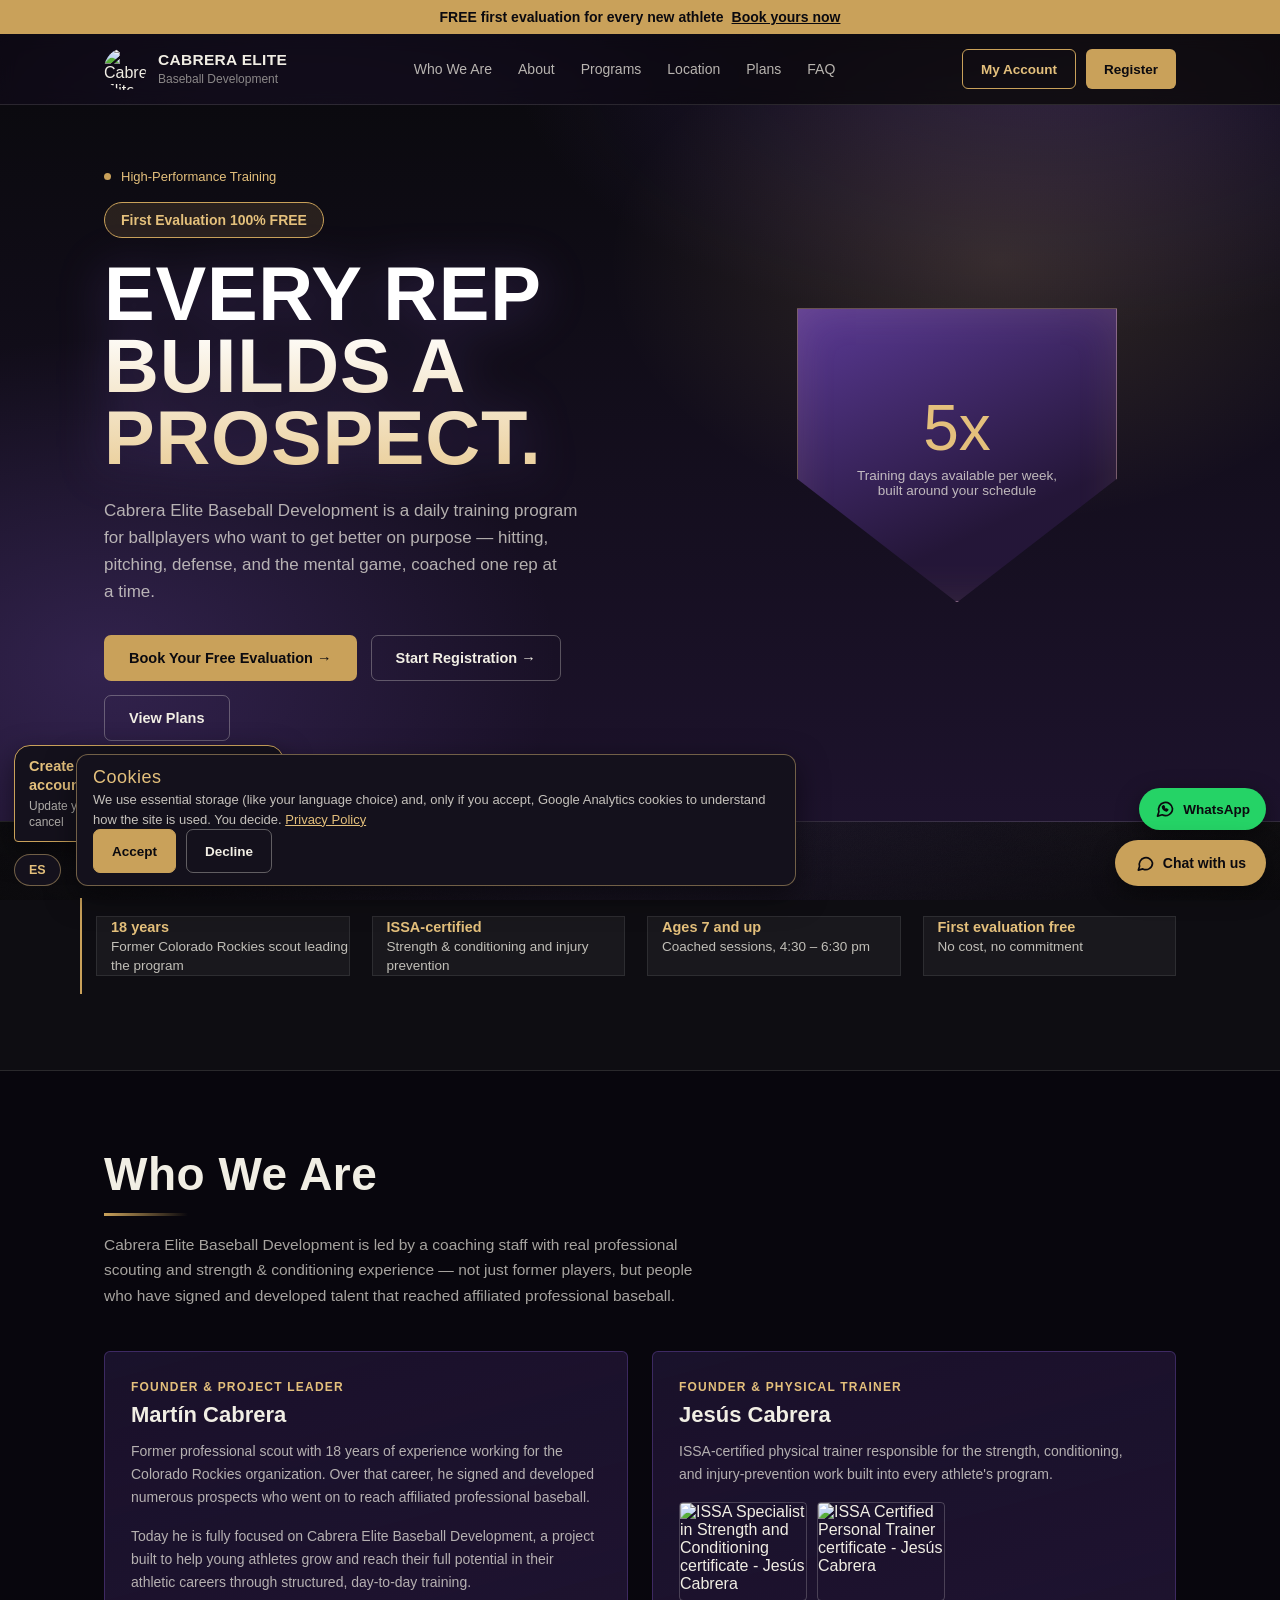
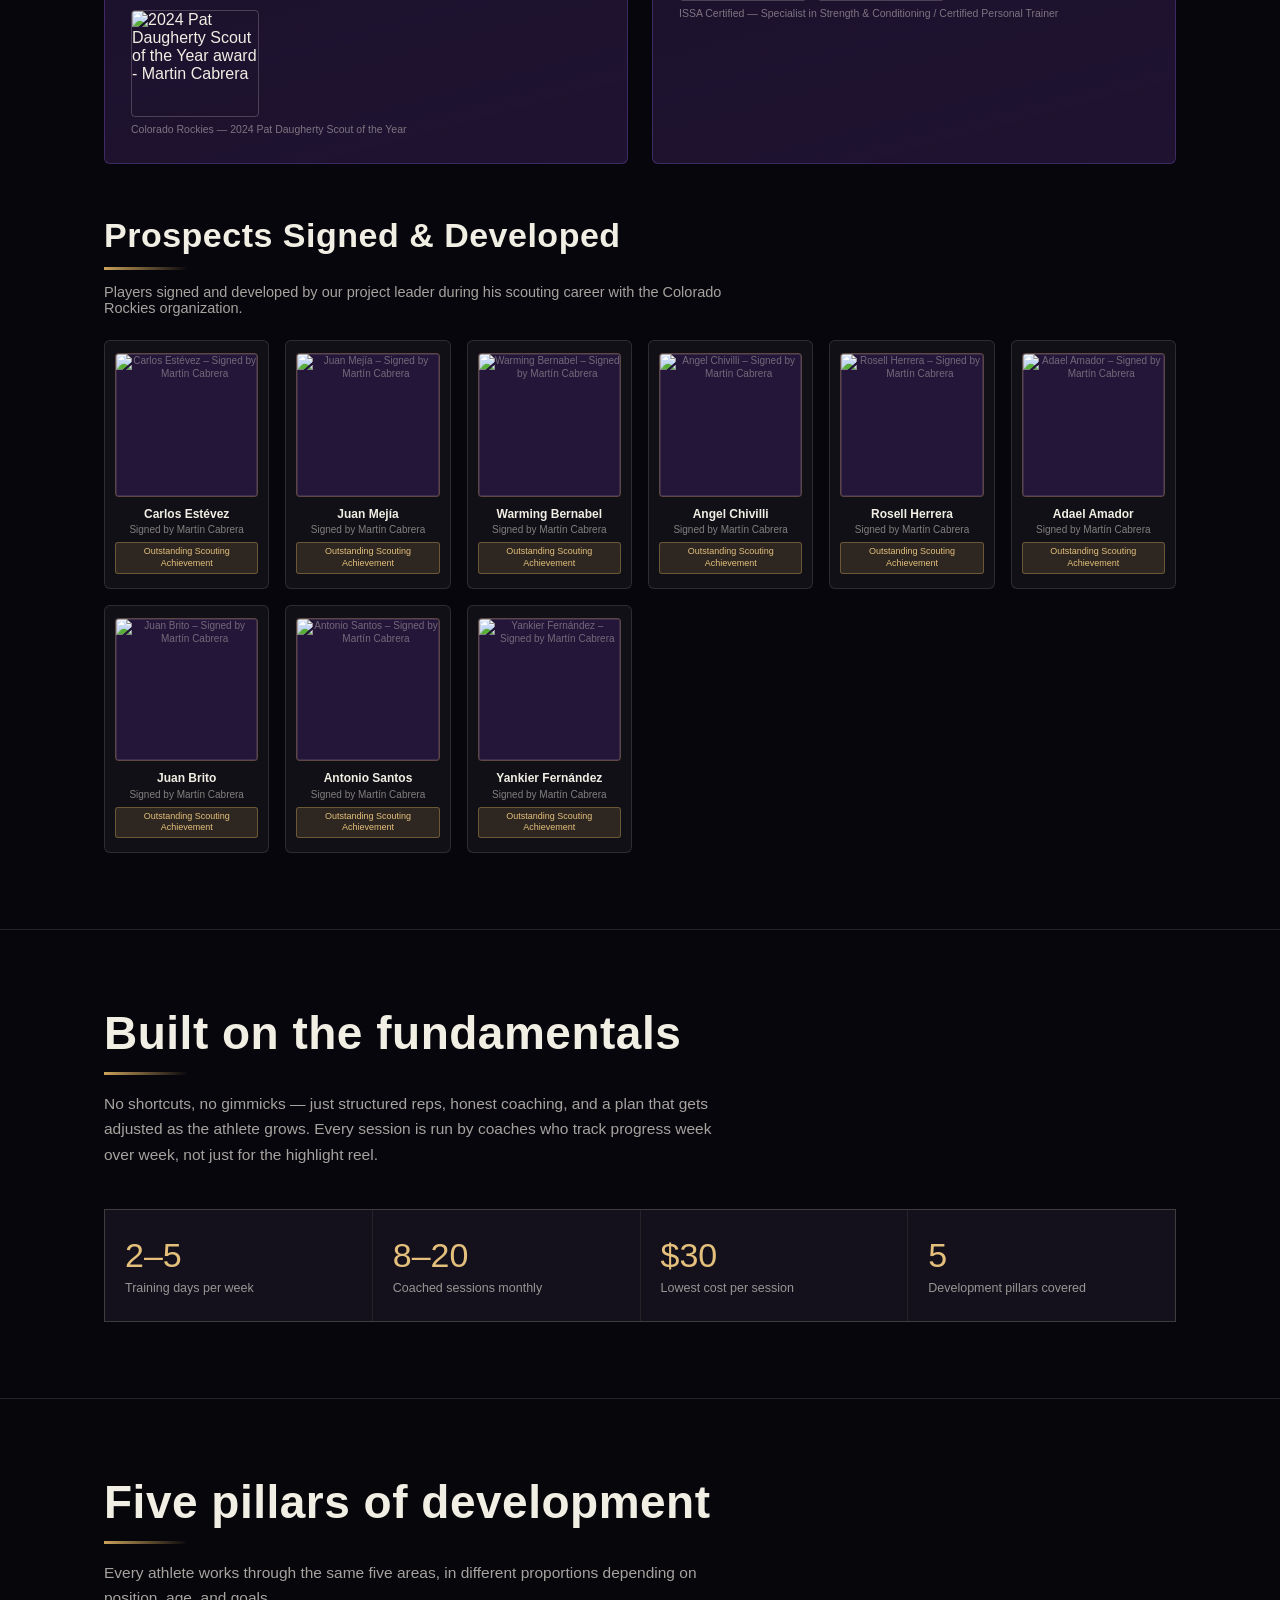
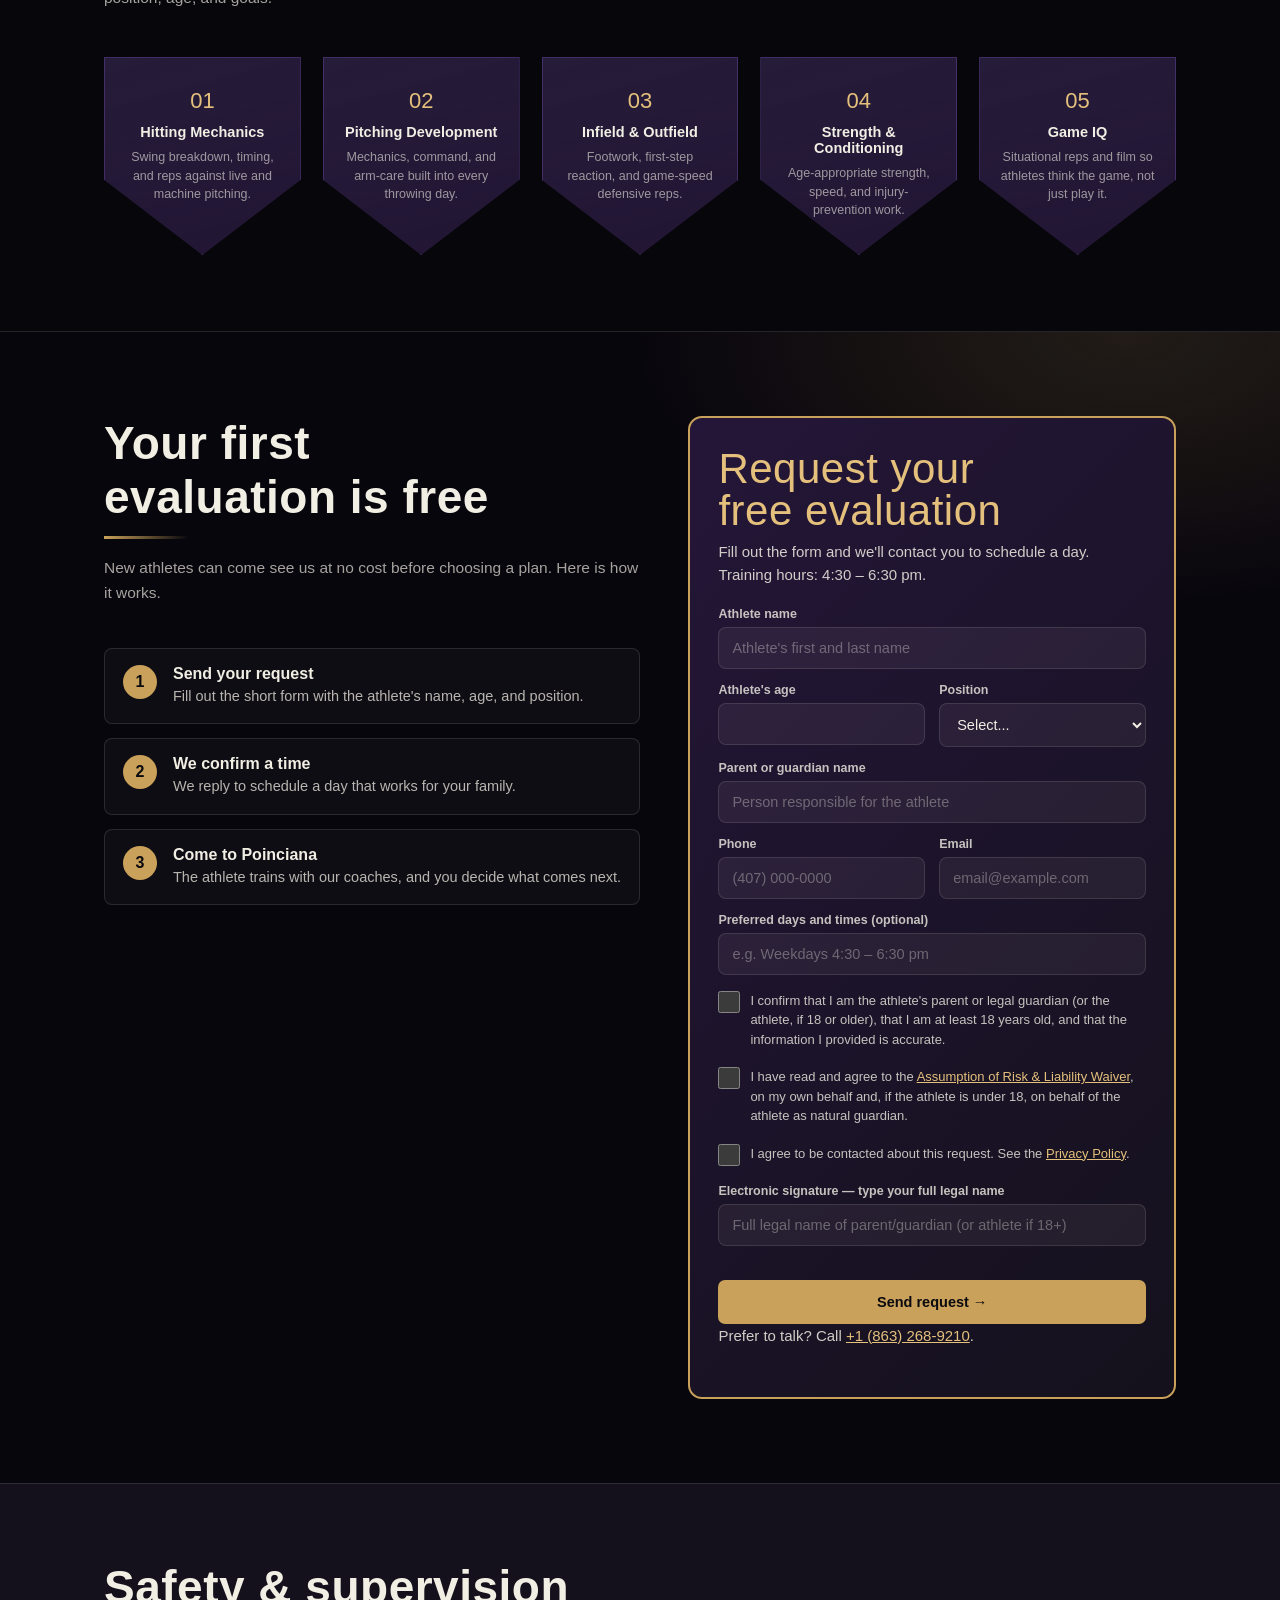
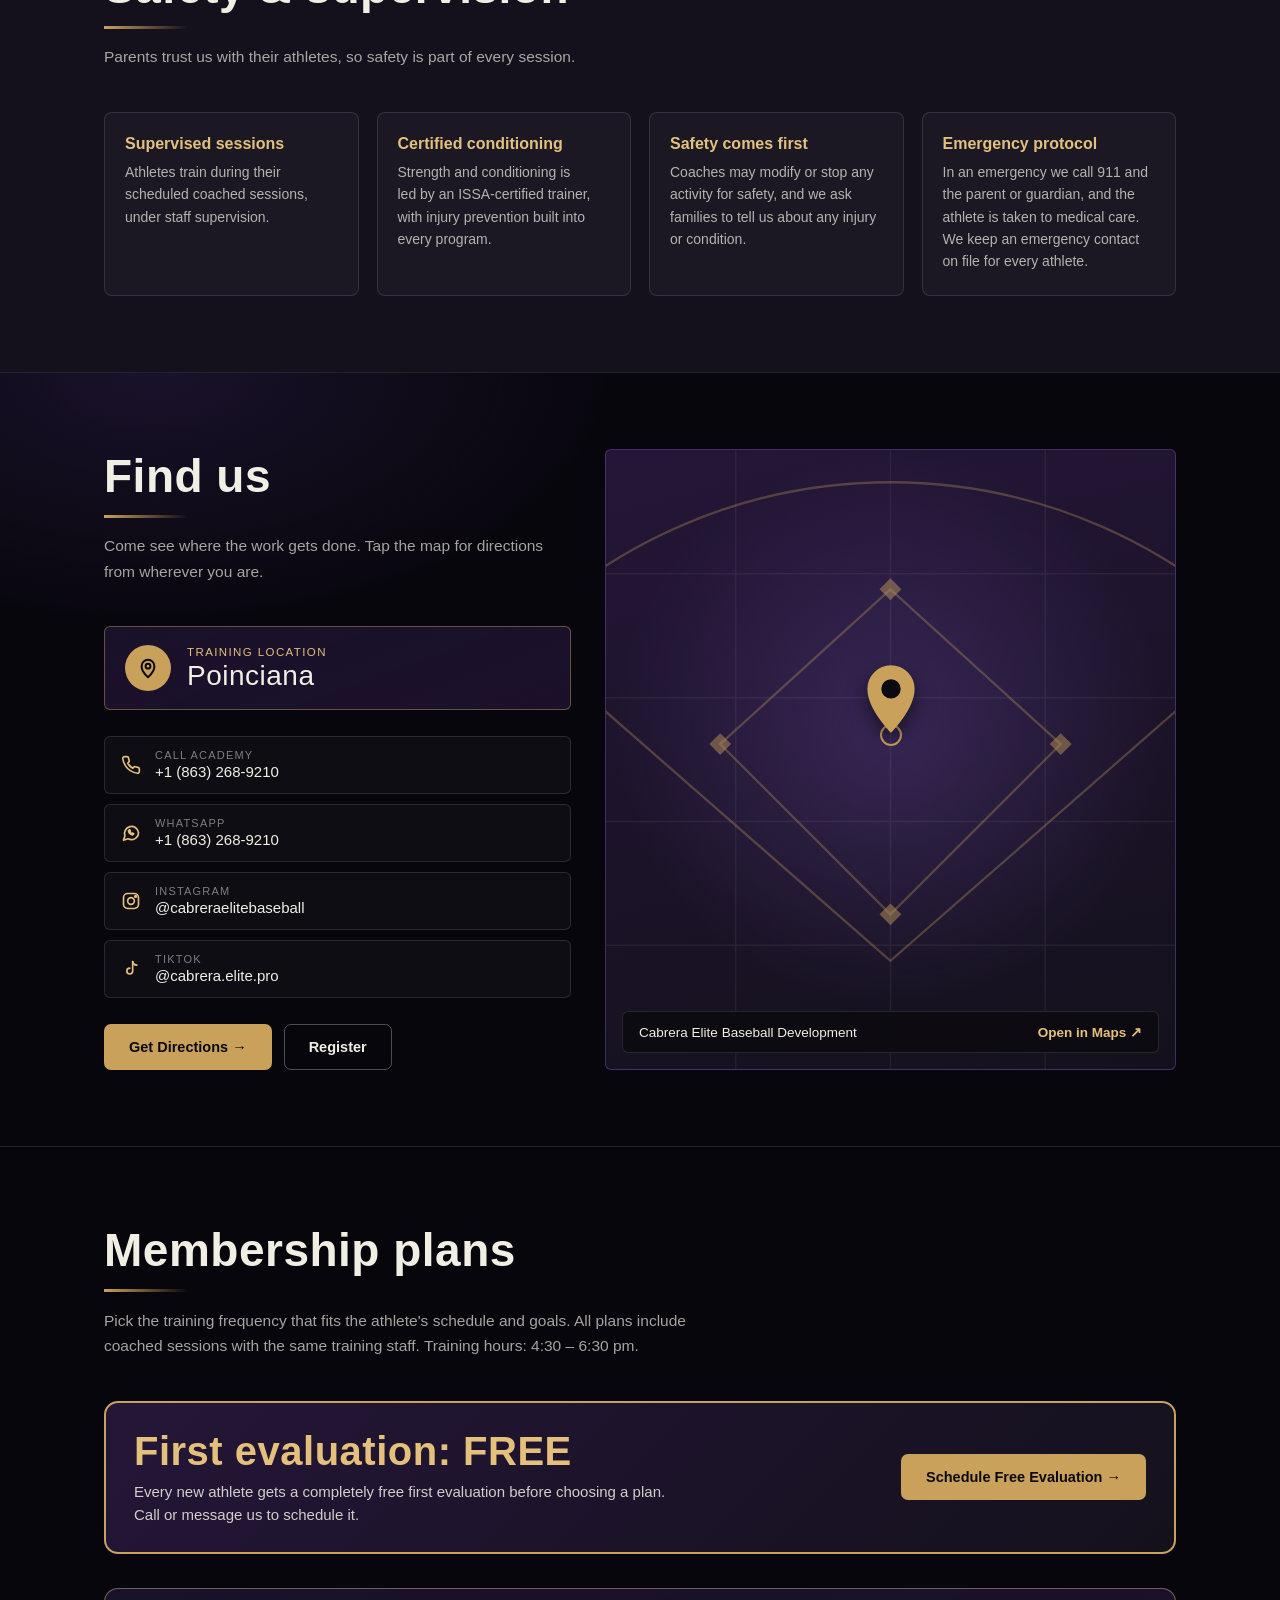
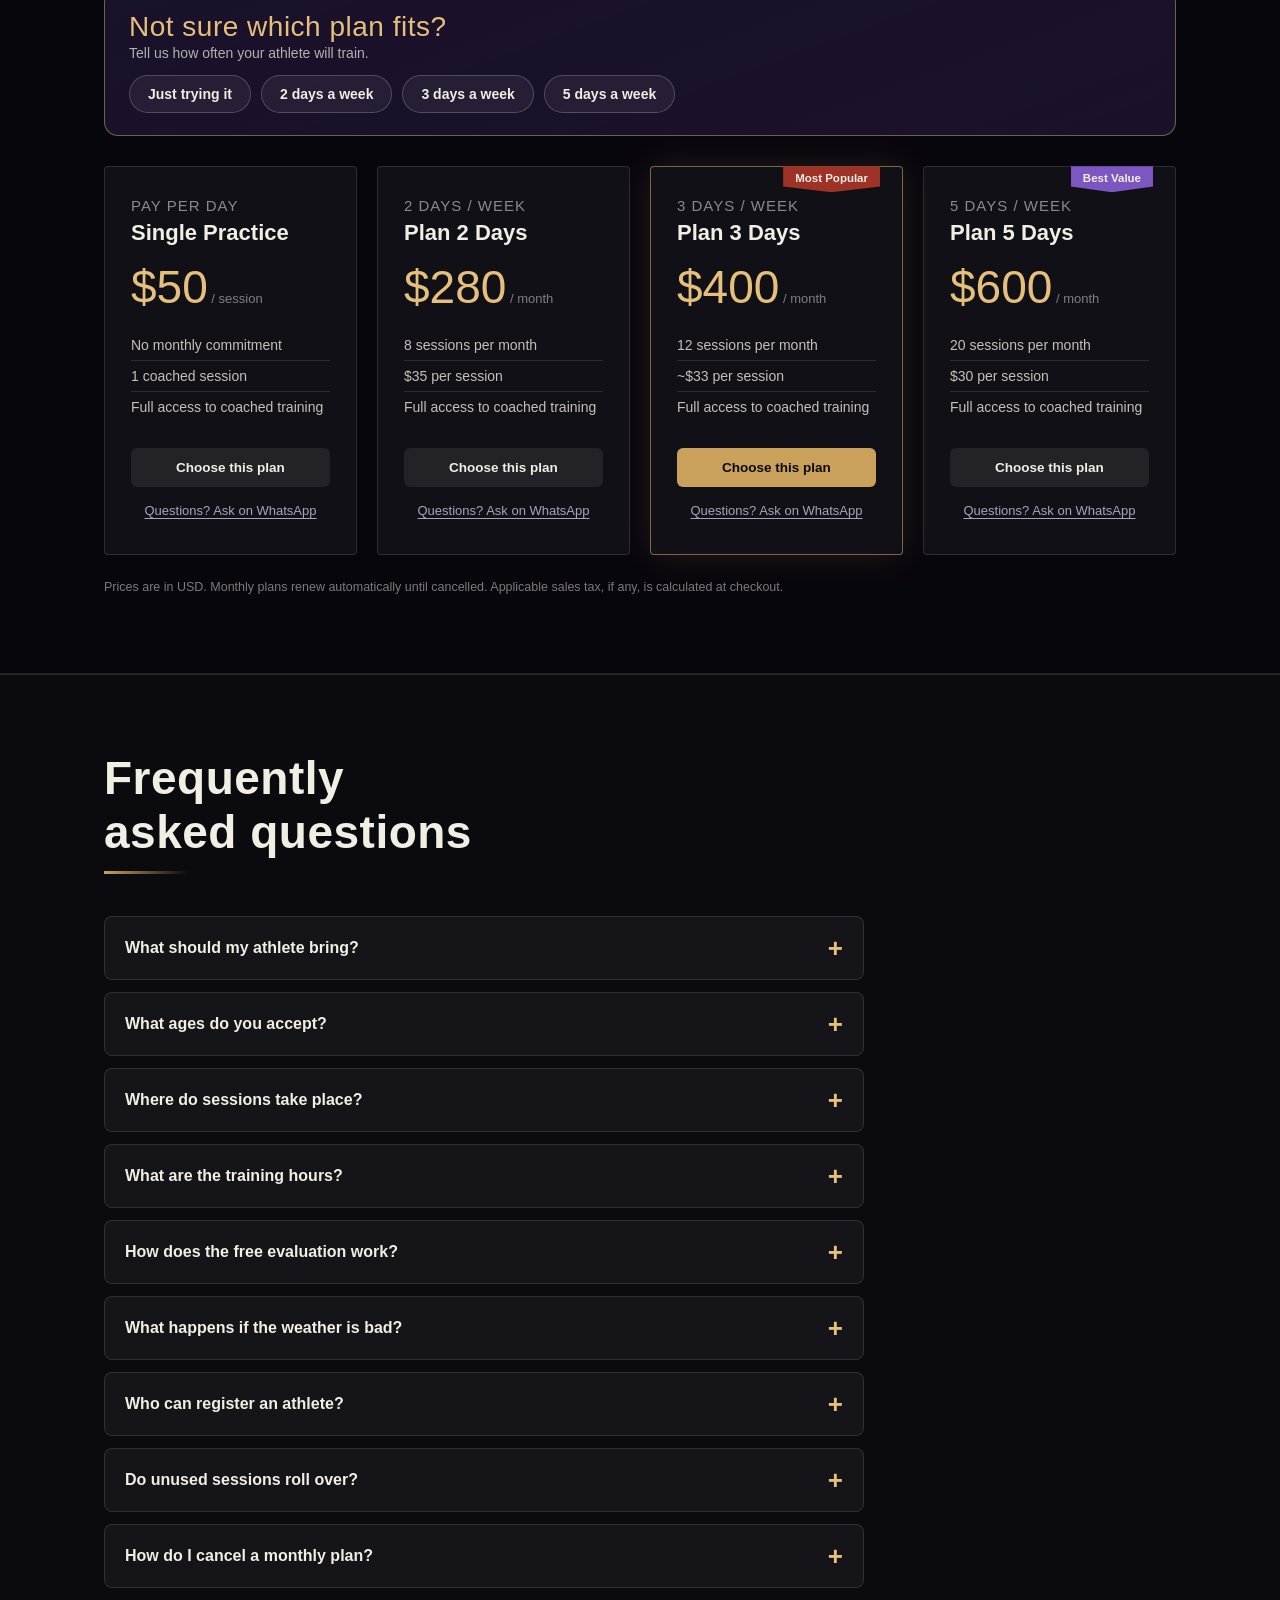
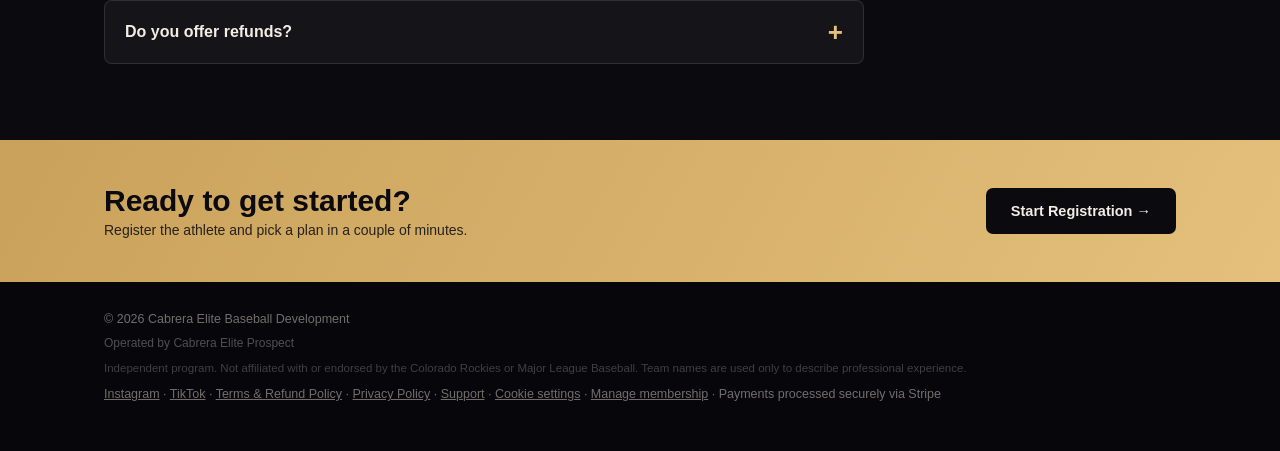
==== commit 40a8bdf0: "perf: width/height en certificados para evitar saltos de layout Co-Authored-By: Claude Sonnet 5.5 <n" ====
--- a/index.html
+++ b/index.html
@@ -240,7 +240,7 @@
   .lead-card p:last-child{ margin-bottom:0; }
   .cert-row{ display:flex; gap:10px; flex-wrap:wrap; margin-top:14px; }
   .cert-row img{
-    width: 128px; border-radius:4px; border:1px solid var(--line); cursor:zoom-in;
+    width: 128px; height:auto; border-radius:4px; border:1px solid var(--line); cursor:zoom-in;
   }
   .cert-cap{ font-size:10.5px; color: rgba(241,238,228,0.45); margin-top:6px; }
 
@@ -725,7 +725,7 @@
         <p>Former professional scout with 18 years of experience working for the Colorado Rockies organization. Over that career, he signed and developed numerous prospects who went on to reach affiliated professional baseball.</p>
         <p>Today he is fully focused on Cabrera Elite Baseball Development, a project built to help young athletes grow and reach their full potential in their athletic careers through structured, day-to-day training.</p>
         <div class="cert-row">
-          <img loading="lazy" decoding="async" src="images/cert-scout-of-the-year.jpg" alt="2024 Pat Daugherty Scout of the Year award - Martin Cabrera" tabindex="0" role="button" onclick="openCertLightbox(this.src)" onkeydown="if(event.key==='Enter'||event.key===' '){event.preventDefault();openCertLightbox(this.src)}">
+          <img loading="lazy" decoding="async" width="700" height="585" src="images/cert-scout-of-the-year.jpg" alt="2024 Pat Daugherty Scout of the Year award - Martin Cabrera" tabindex="0" role="button" onclick="openCertLightbox(this.src)" onkeydown="if(event.key==='Enter'||event.key===' '){event.preventDefault();openCertLightbox(this.src)}">
         </div>
         <div class="cert-cap">Colorado Rockies — 2024 Pat Daugherty Scout of the Year</div>
       </div>
@@ -735,8 +735,8 @@
         <h3>Jesús Cabrera</h3>
         <p>ISSA-certified physical trainer responsible for the strength, conditioning, and injury-prevention work built into every athlete's program.</p>
         <div class="cert-row">
-          <img loading="lazy" decoding="async" src="images/cert-issa-strength-conditioning.jpg" alt="ISSA Specialist in Strength and Conditioning certificate - Jesús Cabrera" tabindex="0" role="button" onclick="openCertLightbox(this.src)" onkeydown="if(event.key==='Enter'||event.key===' '){event.preventDefault();openCertLightbox(this.src)}">
-          <img loading="lazy" decoding="async" src="images/cert-issa-personal-trainer.jpg" alt="ISSA Certified Personal Trainer certificate - Jesús Cabrera" tabindex="0" role="button" onclick="openCertLightbox(this.src)" onkeydown="if(event.key==='Enter'||event.key===' '){event.preventDefault();openCertLightbox(this.src)}">
+          <img loading="lazy" decoding="async" width="700" height="538" src="images/cert-issa-strength-conditioning.jpg" alt="ISSA Specialist in Strength and Conditioning certificate - Jesús Cabrera" tabindex="0" role="button" onclick="openCertLightbox(this.src)" onkeydown="if(event.key==='Enter'||event.key===' '){event.preventDefault();openCertLightbox(this.src)}">
+          <img loading="lazy" decoding="async" width="700" height="526" src="images/cert-issa-personal-trainer.jpg" alt="ISSA Certified Personal Trainer certificate - Jesús Cabrera" tabindex="0" role="button" onclick="openCertLightbox(this.src)" onkeydown="if(event.key==='Enter'||event.key===' '){event.preventDefault();openCertLightbox(this.src)}">
         </div>
         <div class="cert-cap">ISSA Certified — Specialist in Strength &amp; Conditioning / Certified Personal Trainer</div>
       </div>
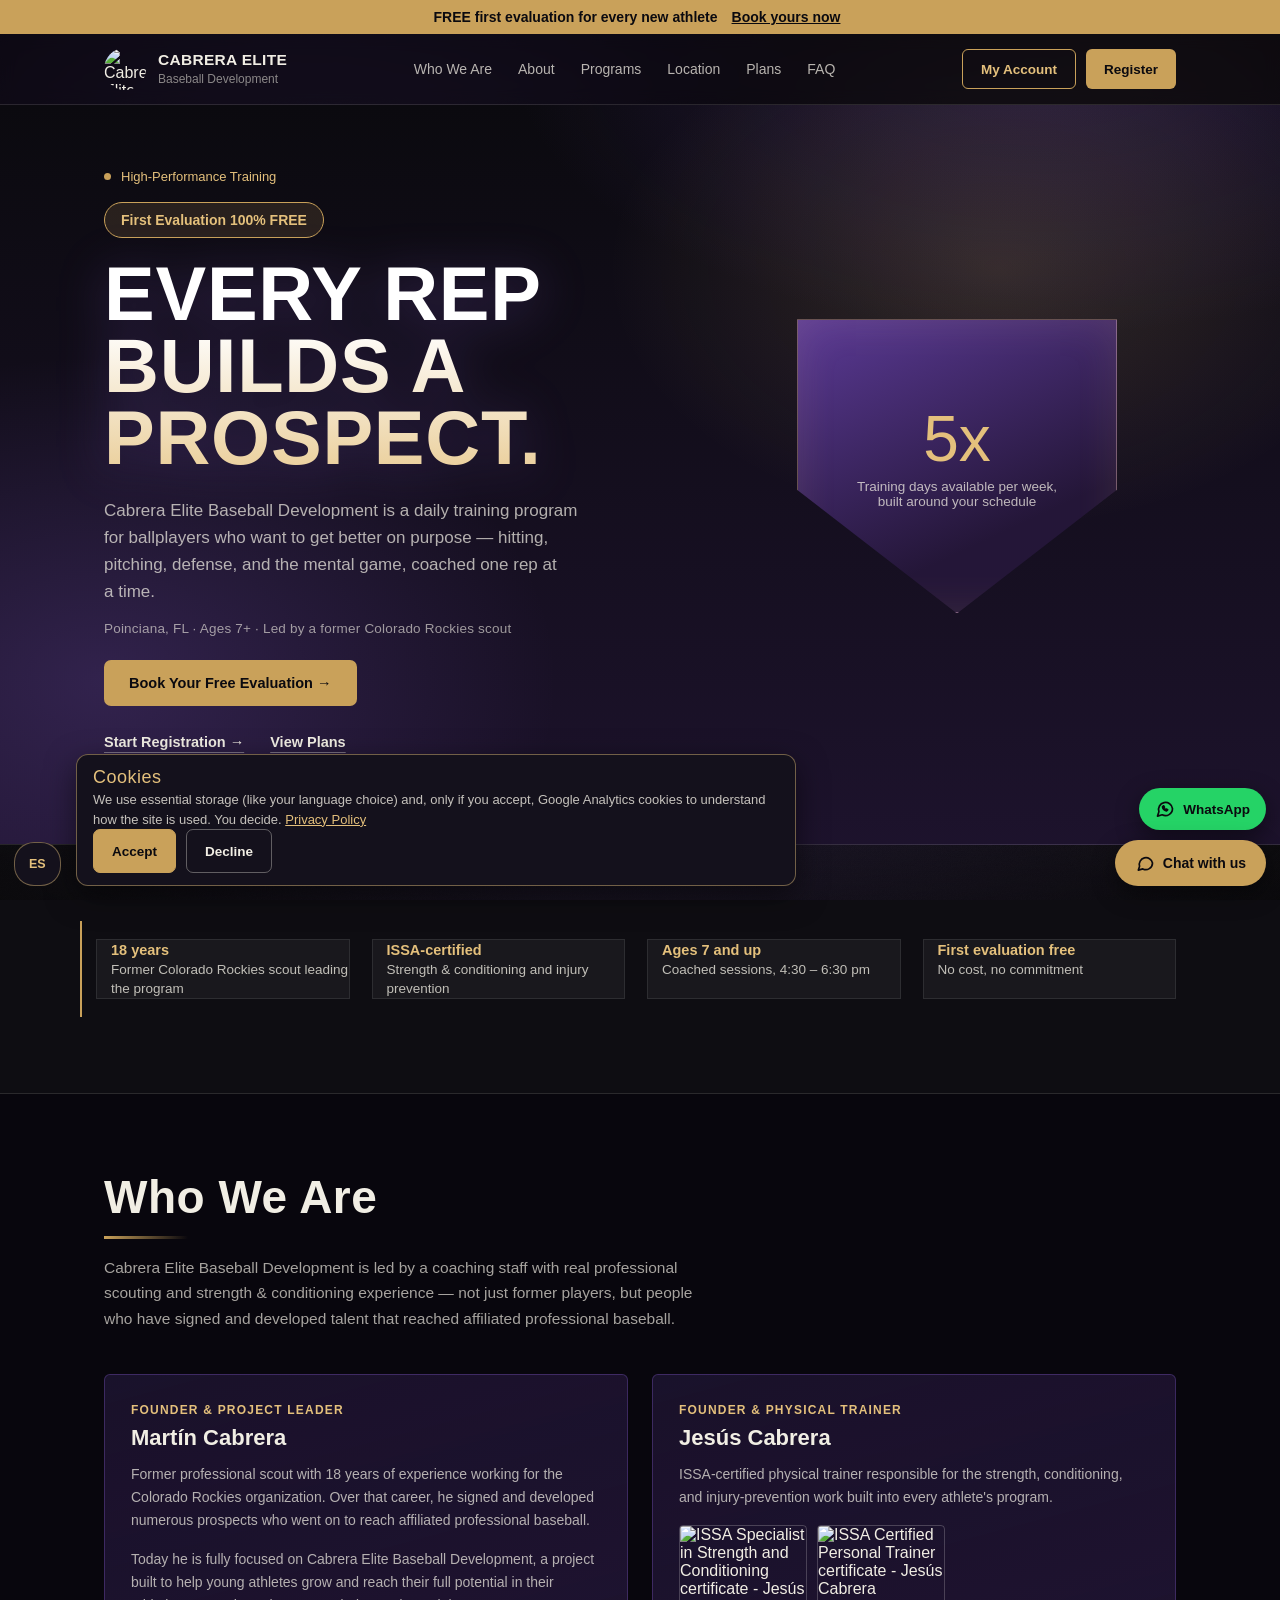
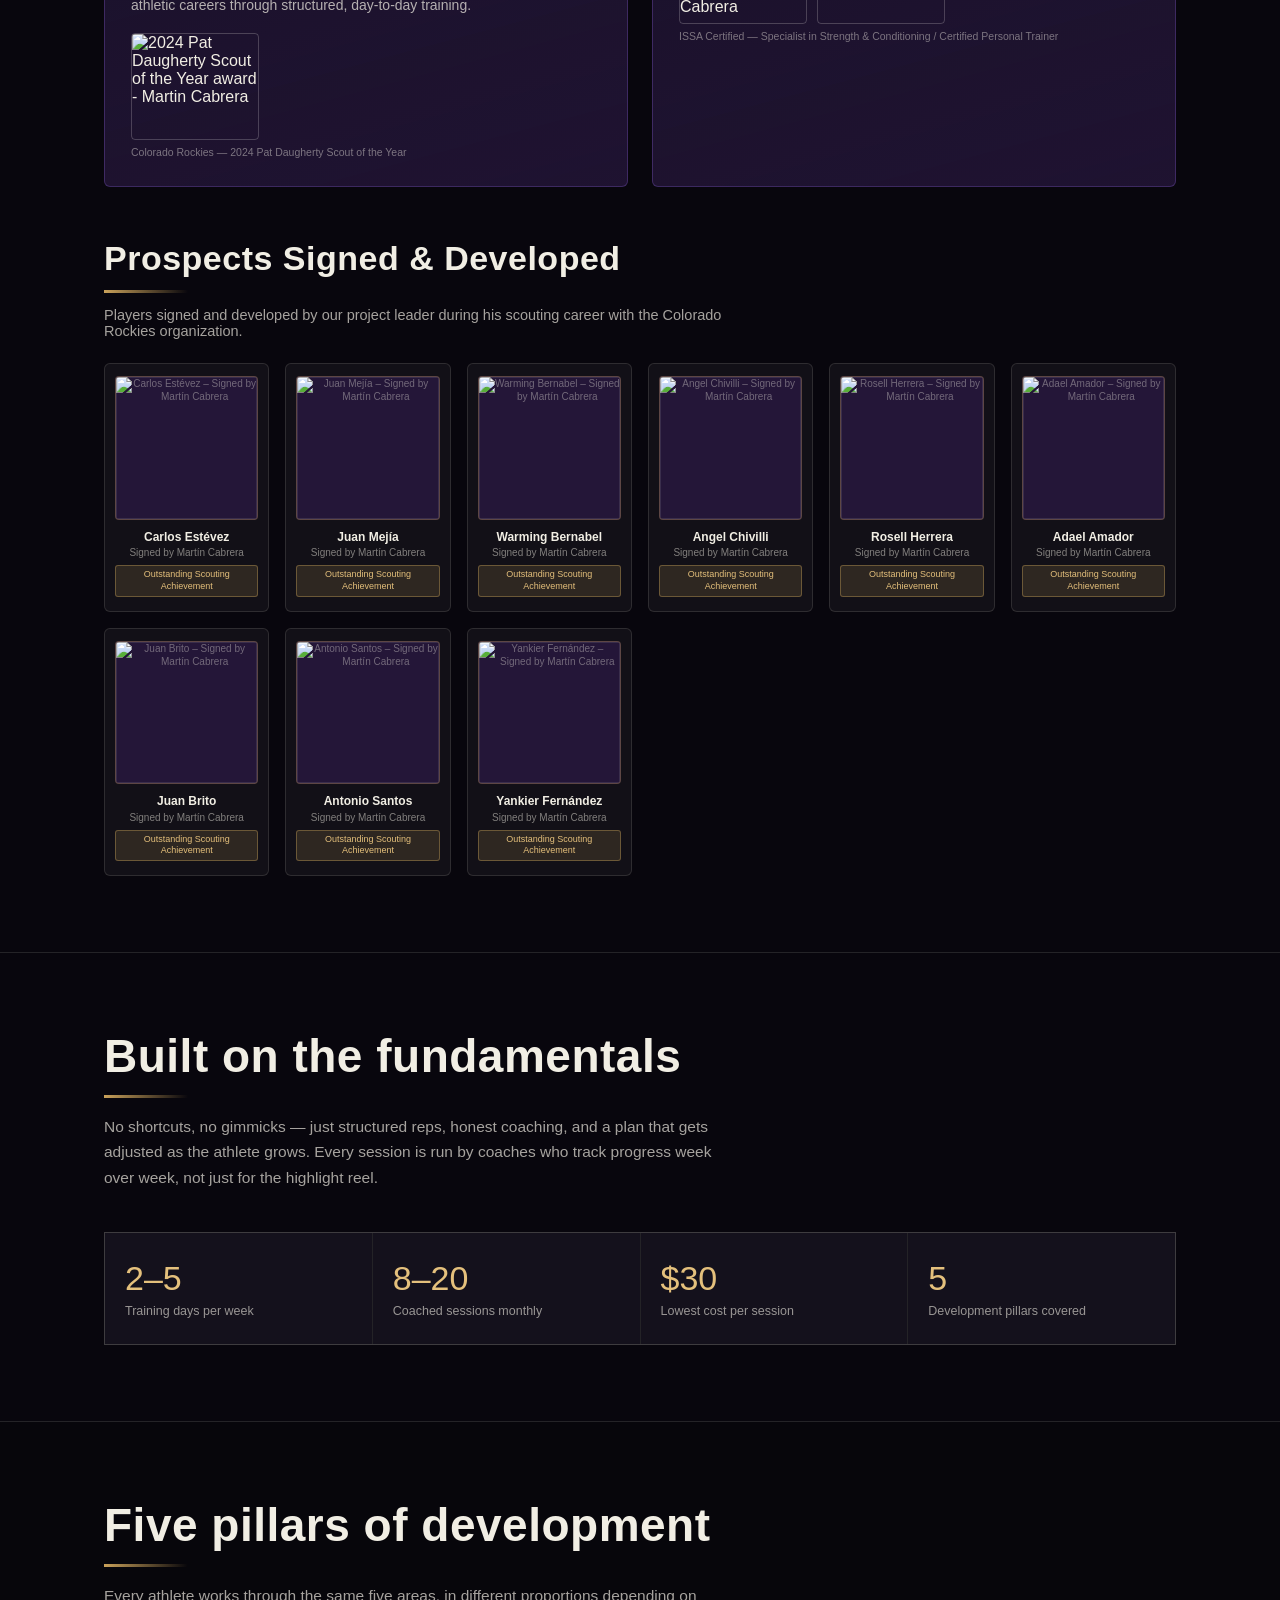
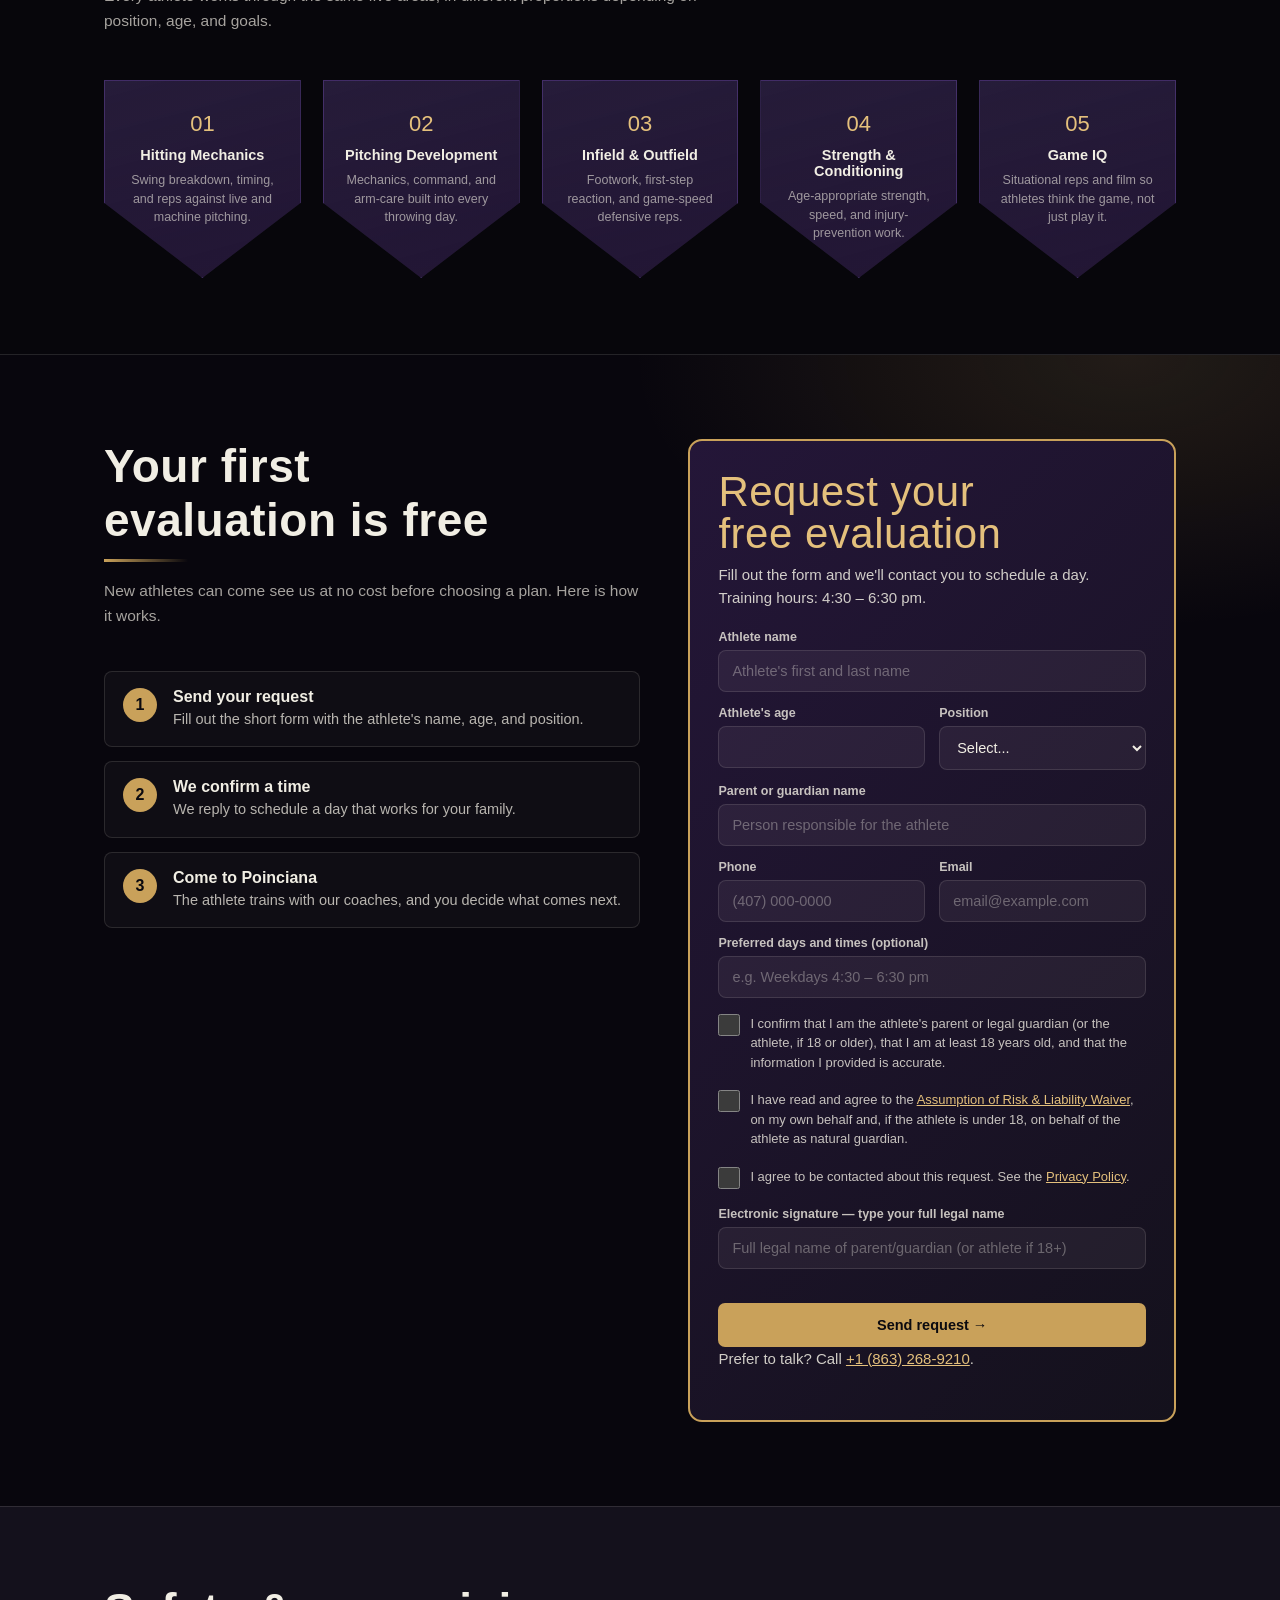
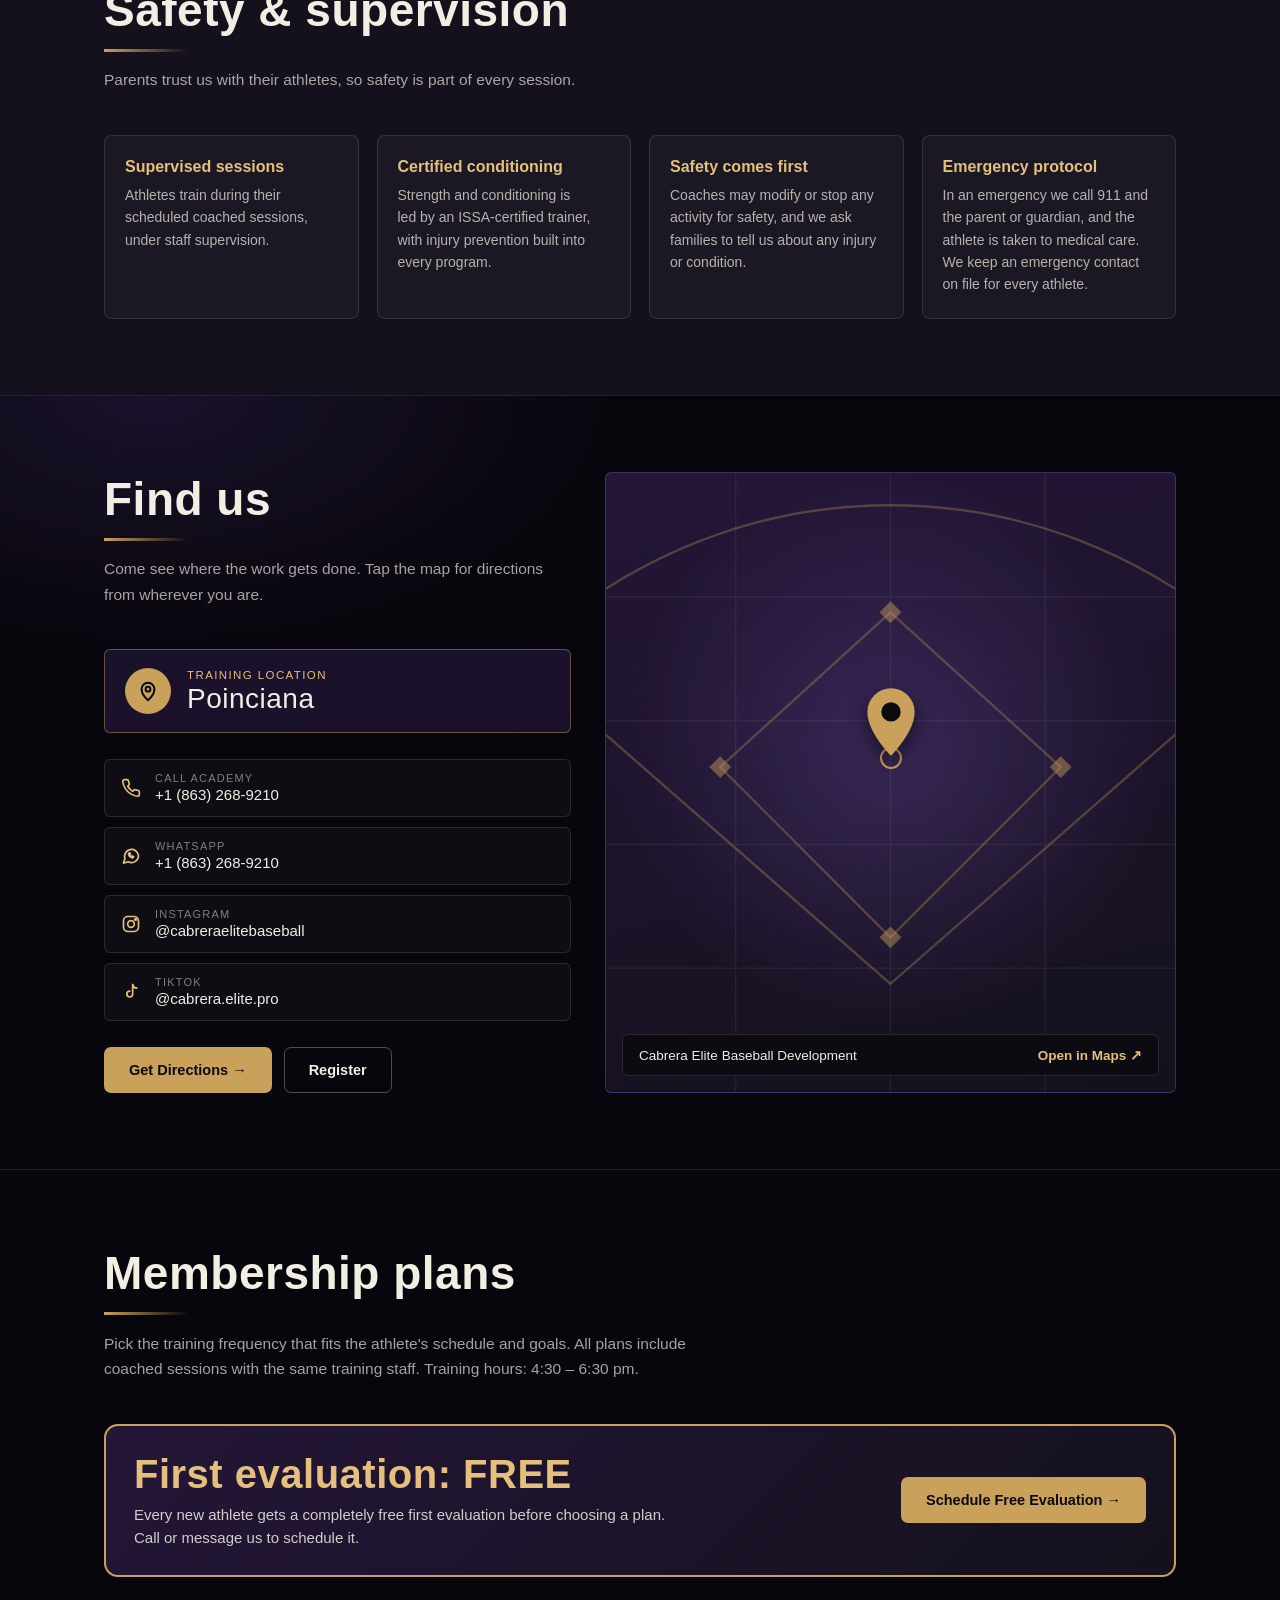
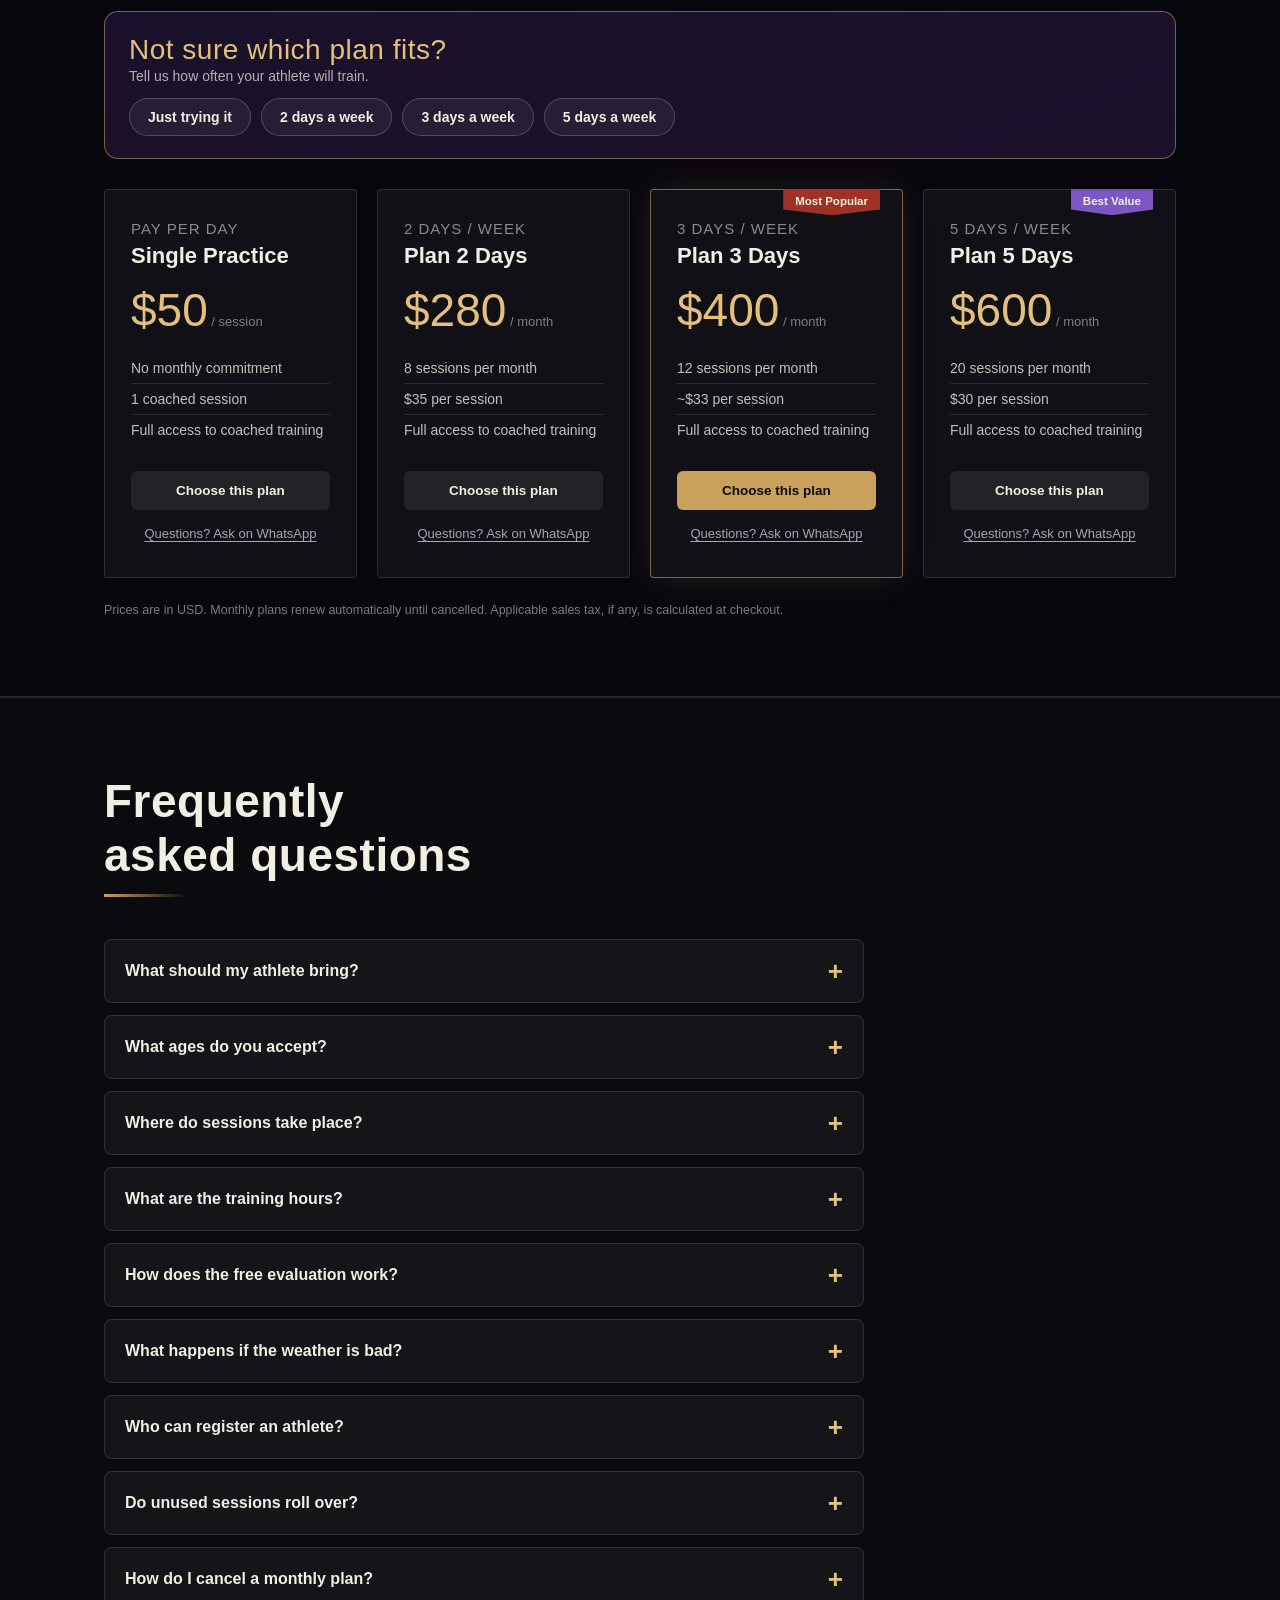
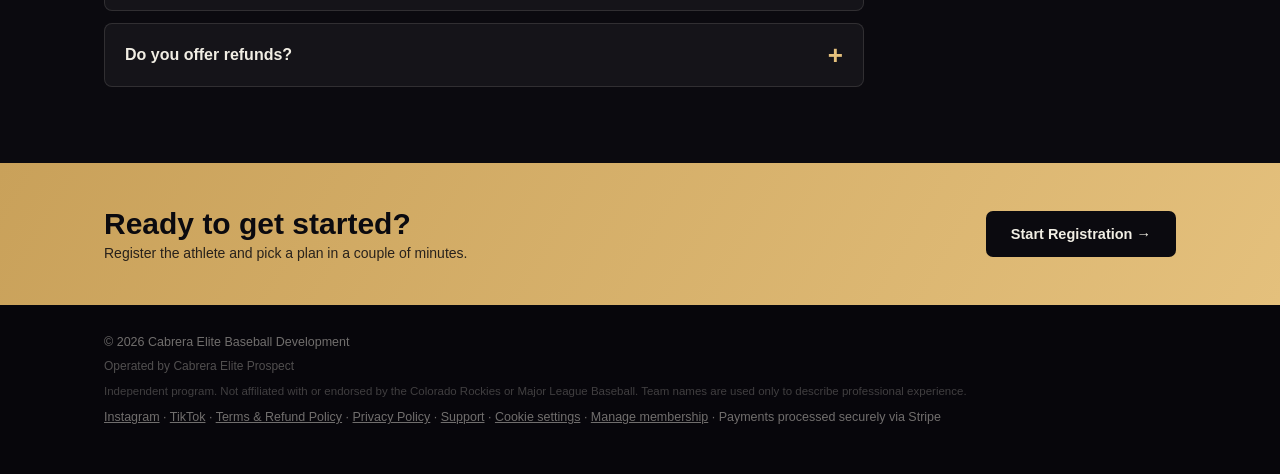
==== commit 80fe22c3: "ux: un solo CTA principal en el hero, contexto local y mejoras de toque en móvil - Hero: "Book Your " ====
--- a/index.html
+++ b/index.html
@@ -40,7 +40,7 @@
 <meta name="twitter:description" content="Daily baseball training in Poinciana, FL, led by a former Colorado Rockies scout.">
 <meta name="twitter:image" content="https://cabreraelite.com/og-image.jpg?v=2">
 <meta name="description" content="Cabrera Elite Baseball Development — daily baseball training in Poinciana, FL, led by a former Colorado Rockies scout.">
-<script type="application/ld+json">{"@context": "https://schema.org", "@type": "SportsActivityLocation", "name": "Cabrera Elite Baseball Development", "url": "https://cabreraelite.com/", "logo": "https://cabreraelite.com/og-image.jpg", "image": "https://cabreraelite.com/og-image.jpg", "description": "Daily baseball training in Poinciana, FL, led by a former Colorado Rockies scout.", "telephone": "+1-863-268-9210", "email": "info@cabreraelite.com", "address": {"@type": "PostalAddress", "addressLocality": "Poinciana", "addressRegion": "FL", "addressCountry": "US"}, "founder": [{"@type": "Person", "name": "Martín Cabrera"}, {"@type": "Person", "name": "Jesús Cabrera"}], "sameAs": ["https://www.instagram.com/cabreraelitebaseball/", "https://www.tiktok.com/@cabrera.elite.pro"]}</script>
+<script type="application/ld+json">{"@context": "https://schema.org", "@type": "SportsActivityLocation", "name": "Cabrera Elite Baseball Development", "url": "https://cabreraelite.com/", "logo": "https://cabreraelite.com/og-image.jpg", "image": "https://cabreraelite.com/og-image.jpg", "description": "Daily baseball training in Poinciana, FL, led by a former Colorado Rockies scout.", "telephone": "+1-863-268-9210", "email": "info@cabreraelite.com", "openingHoursSpecification": {"@type": "OpeningHoursSpecification", "dayOfWeek": ["Monday", "Tuesday", "Wednesday", "Thursday", "Friday"], "opens": "16:30", "closes": "18:30"}, "areaServed": {"@type": "City", "name": "Poinciana, FL"}, "address": {"@type": "PostalAddress", "addressLocality": "Poinciana", "addressRegion": "FL", "addressCountry": "US"}, "founder": [{"@type": "Person", "name": "Martín Cabrera"}, {"@type": "Person", "name": "Jesús Cabrera"}], "sameAs": ["https://www.instagram.com/cabreraelitebaseball/", "https://www.tiktok.com/@cabrera.elite.pro"]}</script>
 <script type="application/ld+json">{"@context": "https://schema.org", "@type": "FAQPage", "mainEntity": [{"@type": "Question", "name": "What should my athlete bring?", "acceptedAnswer": {"@type": "Answer", "text": "Their practice gear, water, and a positive mindset to train."}}, {"@type": "Question", "name": "What ages do you accept?", "acceptedAnswer": {"@type": "Answer", "text": "Athletes 7 years old and older."}}, {"@type": "Question", "name": "Where do sessions take place?", "acceptedAnswer": {"@type": "Answer", "text": "Sessions take place in Poinciana, FL. Use the \"Get Directions\" button in the Find us section to open the map."}}, {"@type": "Question", "name": "What are the training hours?", "acceptedAnswer": {"@type": "Answer", "text": "Training hours are 4:30 – 6:30 pm. Your athlete's days are scheduled with the coaching staff."}}, {"@type": "Question", "name": "How does the free evaluation work?", "acceptedAnswer": {"@type": "Answer", "text": "Every new athlete gets a free first evaluation before choosing a plan. Fill out the evaluation form and we will contact you to schedule a day."}}, {"@type": "Question", "name": "What happens if the weather is bad?", "acceptedAnswer": {"@type": "Answer", "text": "We may cancel or reschedule a session for weather, safety or staff reasons. Cancelled sessions are rescheduled or credited."}}, {"@type": "Question", "name": "Who can register an athlete?", "acceptedAnswer": {"@type": "Answer", "text": "A parent or legal guardian must register any athlete under 18. Athletes 18 or older register on their own behalf."}}, {"@type": "Question", "name": "Do unused sessions roll over?", "acceptedAnswer": {"@type": "Answer", "text": "No. Unused monthly sessions do not roll over to the next month."}}, {"@type": "Question", "name": "How do I cancel a monthly plan?", "acceptedAnswer": {"@type": "Answer", "text": "You can cancel any time from the customer portal (the \"Manage membership\" link in the footer) or by emailing us before your next billing date. Cancelling takes effect at the end of the paid month."}}, {"@type": "Question", "name": "Do you offer refunds?", "acceptedAnswer": {"@type": "Answer", "text": "All sales are final. Please read our Refund Policy for details on cancellations, rescheduling a Single Practice and credits."}}]}</script>
 <title>Cabrera Elite Baseball Development — Baseball Training in Poinciana, FL</title>
 <link rel="preload" href="fonts/inter-latin-400-normal.woff2" as="font" type="font/woff2" crossorigin>
@@ -129,7 +129,7 @@
       order:3; width:100%; gap:20px; overflow-x:auto; white-space:nowrap;
       padding-bottom:2px; -webkit-overflow-scrolling:touch;
     }
-    .nav-links a{ padding:4px 0; }
+    .nav-links a{ padding:12px 0; }
   }
 
   /* ---------- HERO ---------- */
@@ -166,7 +166,12 @@
     max-width: 480px;
     margin: 0 0 30px;
   }
+  .hero-meta{ font-size:13.5px; letter-spacing:.2px; color:rgba(241,238,228,.62); margin:-14px 0 24px; }
   .hero-actions{ display:flex; gap:14px; flex-wrap:wrap; }
+  /* un solo botón principal; registro y planes quedan como enlaces secundarios */
+  .hero-links{ flex-basis:100%; display:flex; flex-wrap:wrap; gap:0 26px; }
+  .hero-links a{ color:var(--cream); font-weight:600; font-size:14.5px; text-decoration:underline; text-decoration-color:rgba(241,238,228,.4); text-underline-offset:5px; min-height:44px; display:inline-flex; align-items:center; }
+  .hero-links a:hover{ color:var(--gold-2); text-decoration-color:var(--gold); }
   .btn{
     display:inline-block;
     font-weight:700;
@@ -498,7 +503,7 @@
   .loc-contact small{ display:block; font-size:11px; letter-spacing:1.2px; text-transform:uppercase; color: rgba(241,238,228,0.5); margin-bottom:2px; }
   .loc-contact span{ font-size:15px; word-break:break-word; }
   .promo-bar{ background:var(--gold); color:var(--ink); text-align:center; padding:9px 14px; font-weight:700; font-size:14px; }
-  .promo-bar a{ color:var(--ink); text-decoration:underline; margin-left:8px; white-space:nowrap; }
+  .promo-bar a{ color:var(--ink); text-decoration:underline; margin-left:8px; white-space:nowrap; padding:10px 6px; }
   .hero-free{ display:inline-block; background:rgba(201,161,90,.14); border:1px solid var(--gold); color:var(--gold-2); padding:9px 16px; border-radius:999px; font-weight:700; font-size:14px; margin:0 0 20px; }
   .free-banner{ display:flex; align-items:center; justify-content:space-between; gap:20px; flex-wrap:wrap; background:linear-gradient(135deg,var(--purple-deep),var(--ink-2)); border:2px solid var(--gold); border-radius:14px; padding:26px 28px; margin-bottom:34px; }
   .free-banner h3{ font-family:'Bebas Neue',Impact,'Arial Narrow',sans-serif; font-size:clamp(28px,5vw,40px); margin:0 0 6px; color:var(--gold-2); letter-spacing:.5px; }
@@ -676,10 +681,13 @@
       <div class="hero-free">First Evaluation 100% FREE</div>
       <h1 class="hero-title display">EVERY REP<br>BUILDS A<br>PROSPECT.</h1>
       <p class="lead">Cabrera Elite Baseball Development is a daily training program for ballplayers who want to get better on purpose — hitting, pitching, defense, and the mental game, coached one rep at a time.</p>
+      <div class="hero-meta">Poinciana, FL · Ages 7+ · Led by a former Colorado Rockies scout</div>
       <div class="hero-actions">
         <a class="btn btn-gold" href="#free-evaluation">Book Your Free Evaluation →</a>
-        <a class="btn btn-outline" href="register.html">Start Registration →</a>
-        <a class="btn btn-outline" href="#plans">View Plans</a>
+        <div class="hero-links">
+          <a href="register.html">Start Registration →</a>
+          <a href="#plans">View Plans</a>
+        </div>
       </div>
     </div>
     <div class="hero-plate">
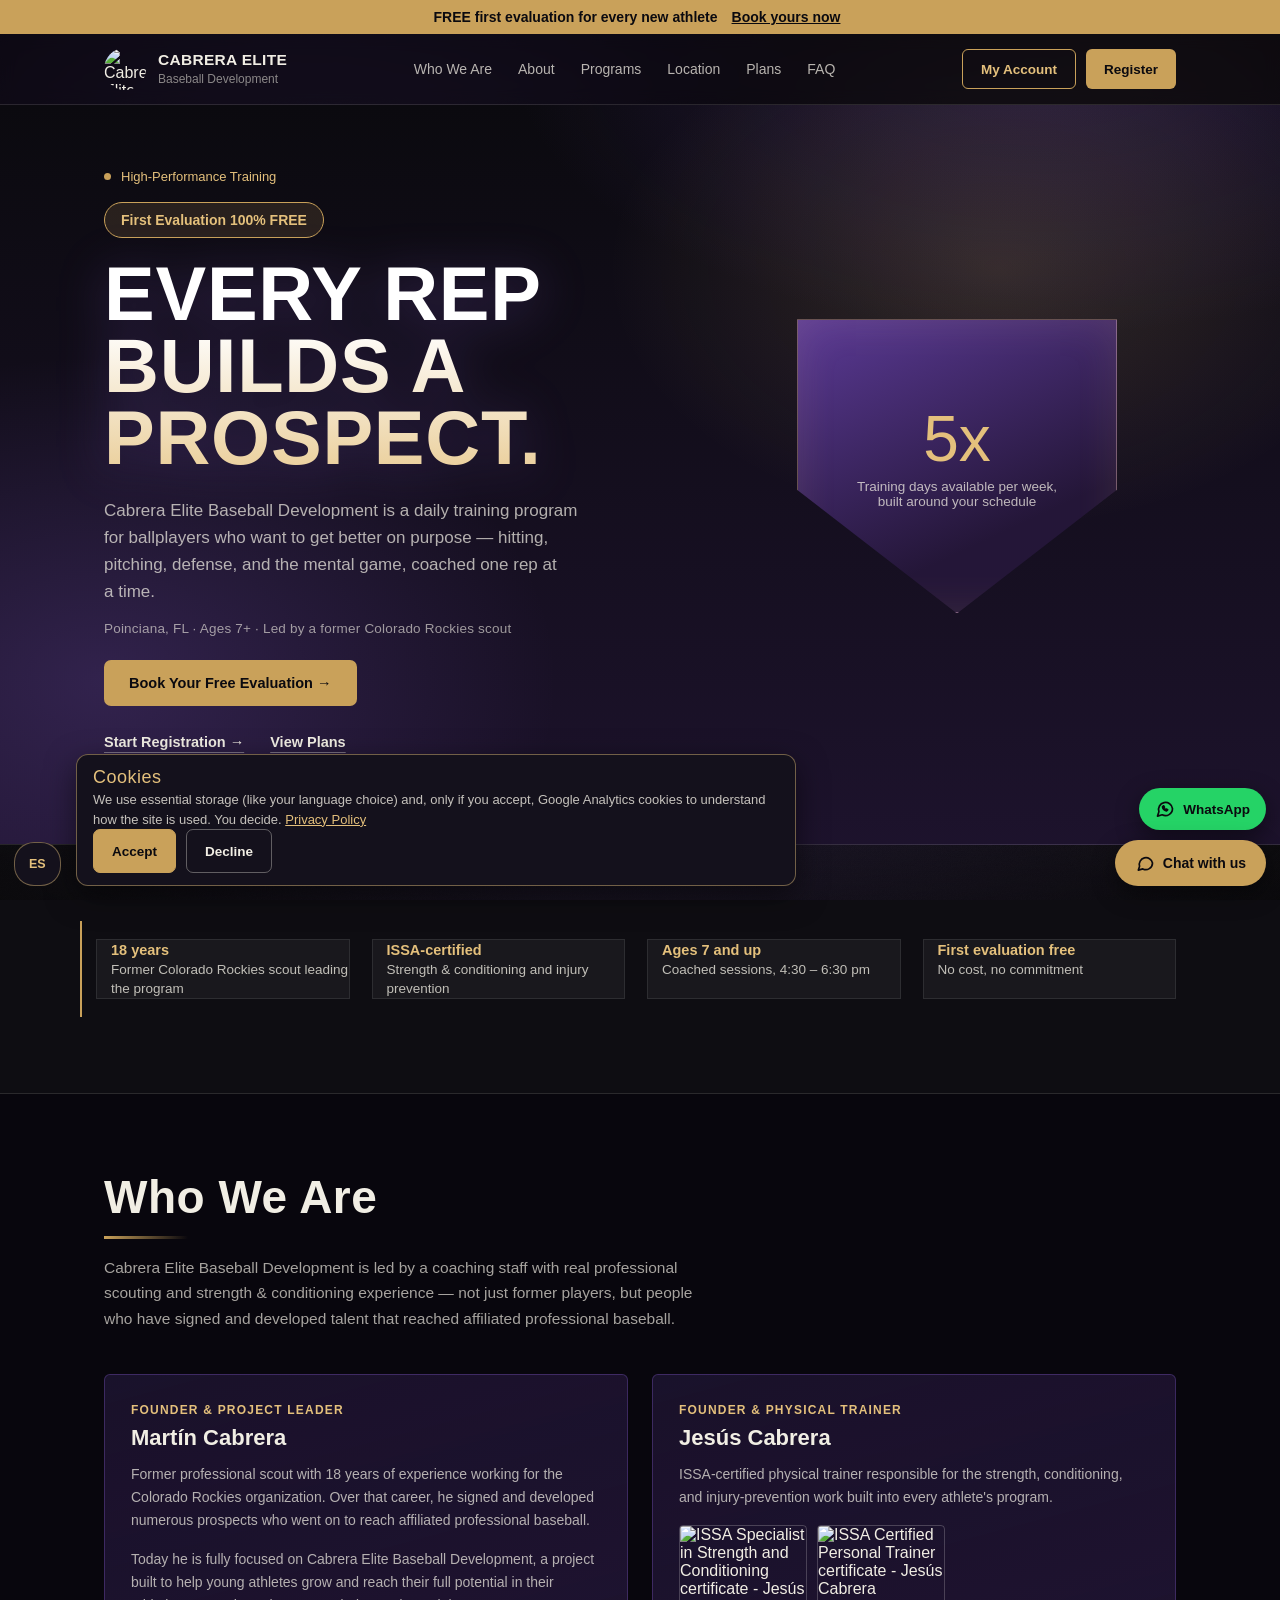
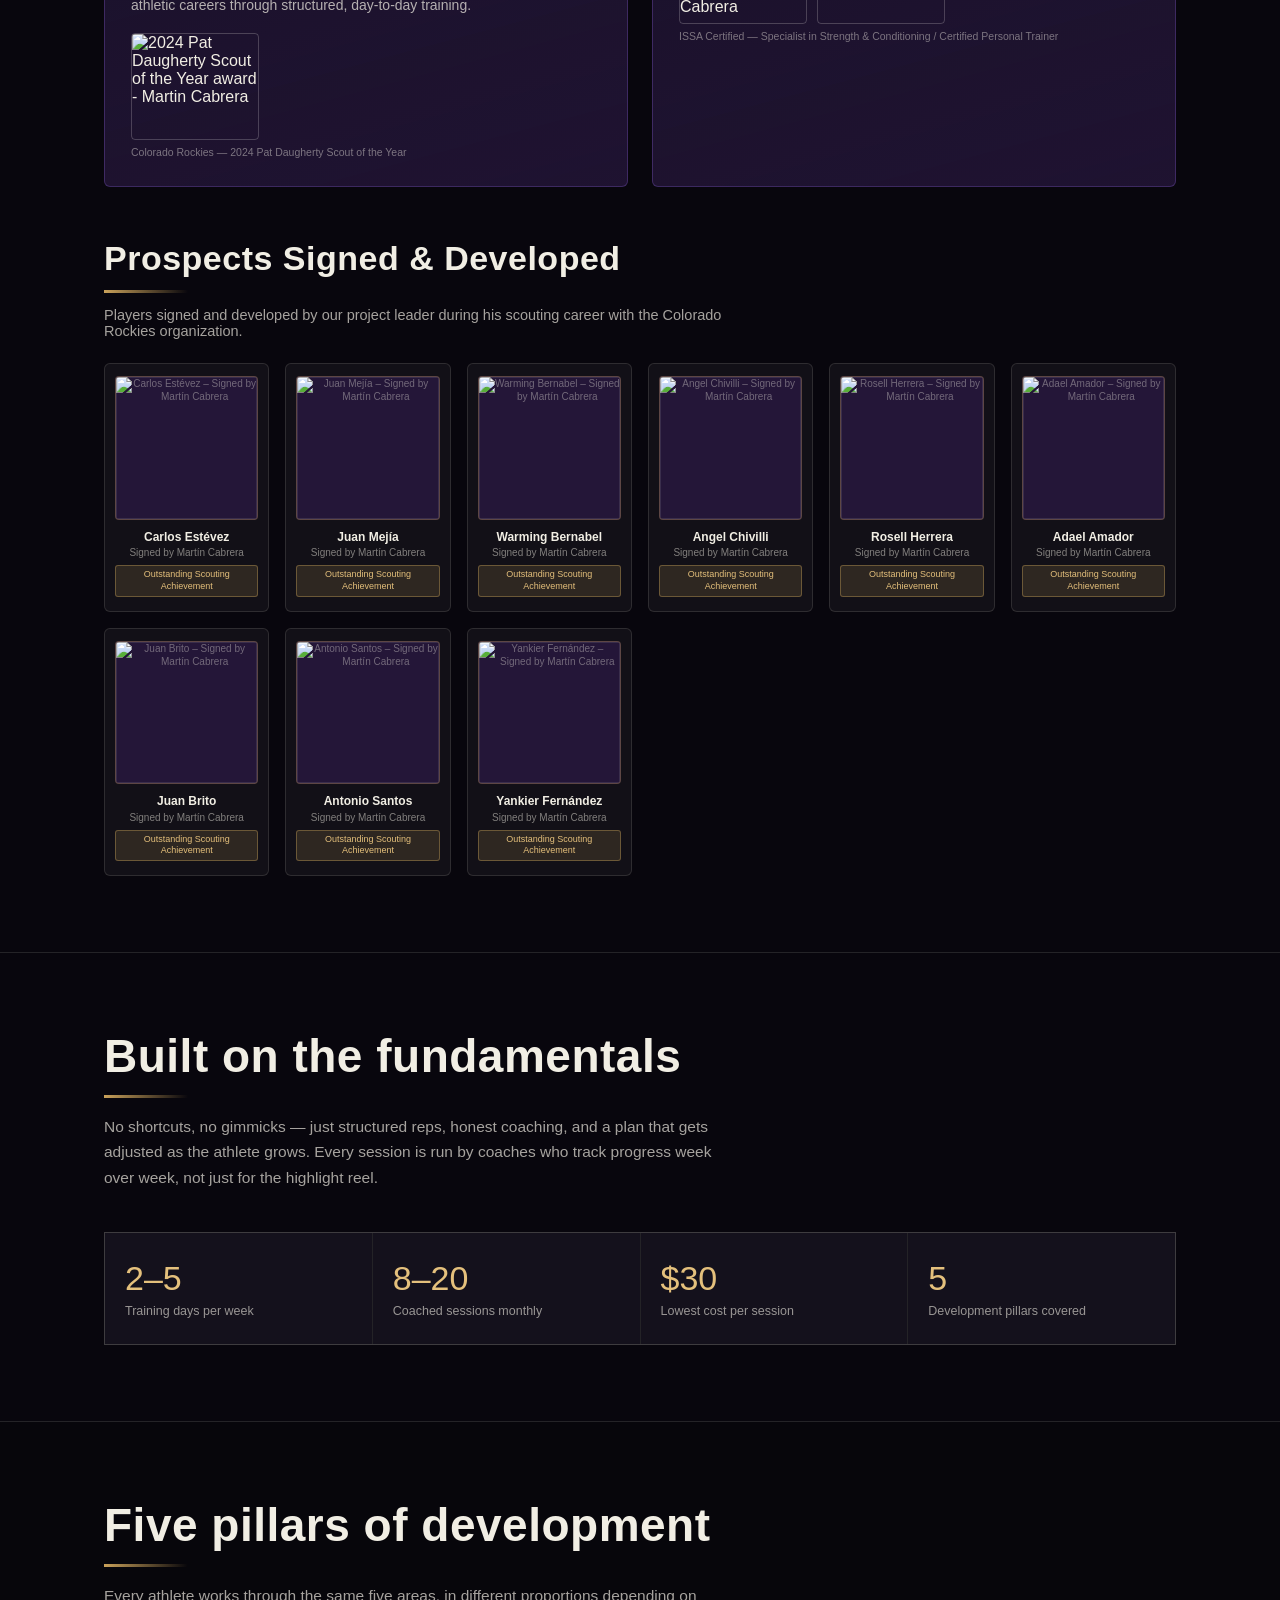
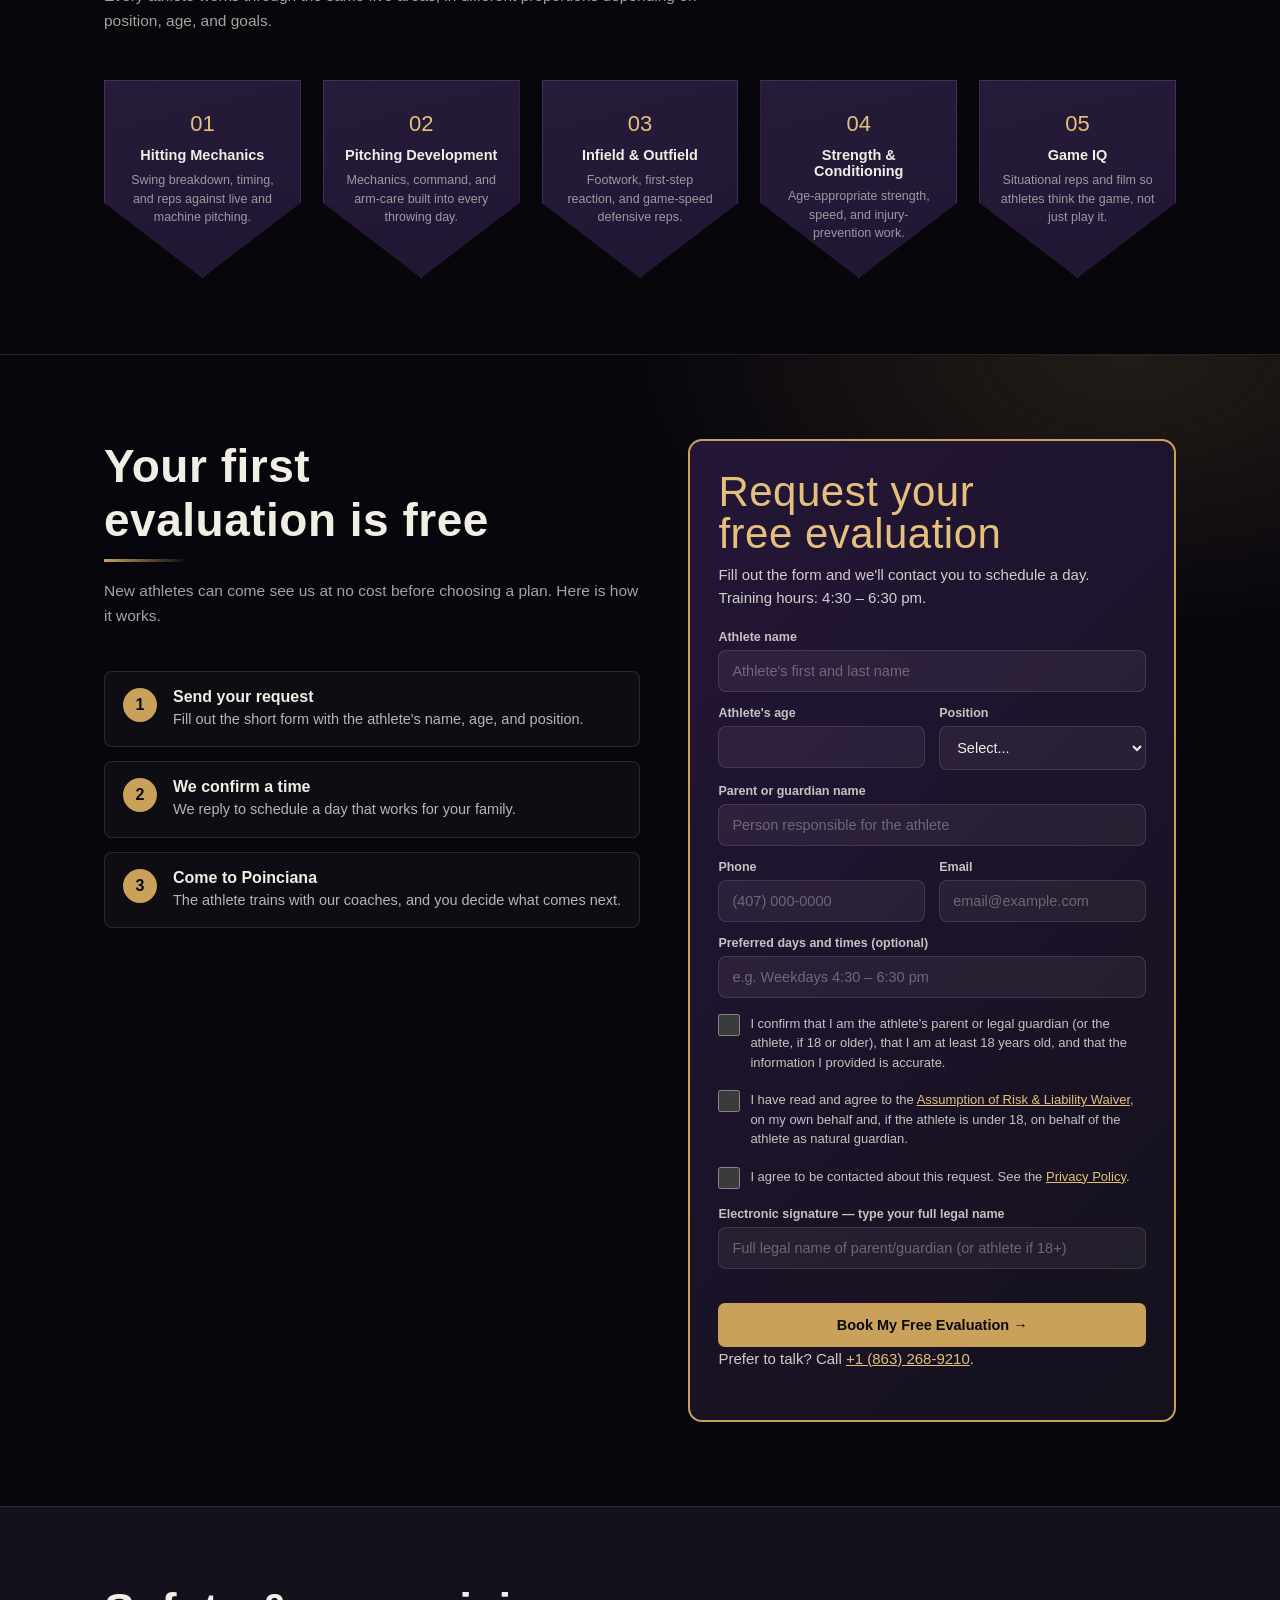
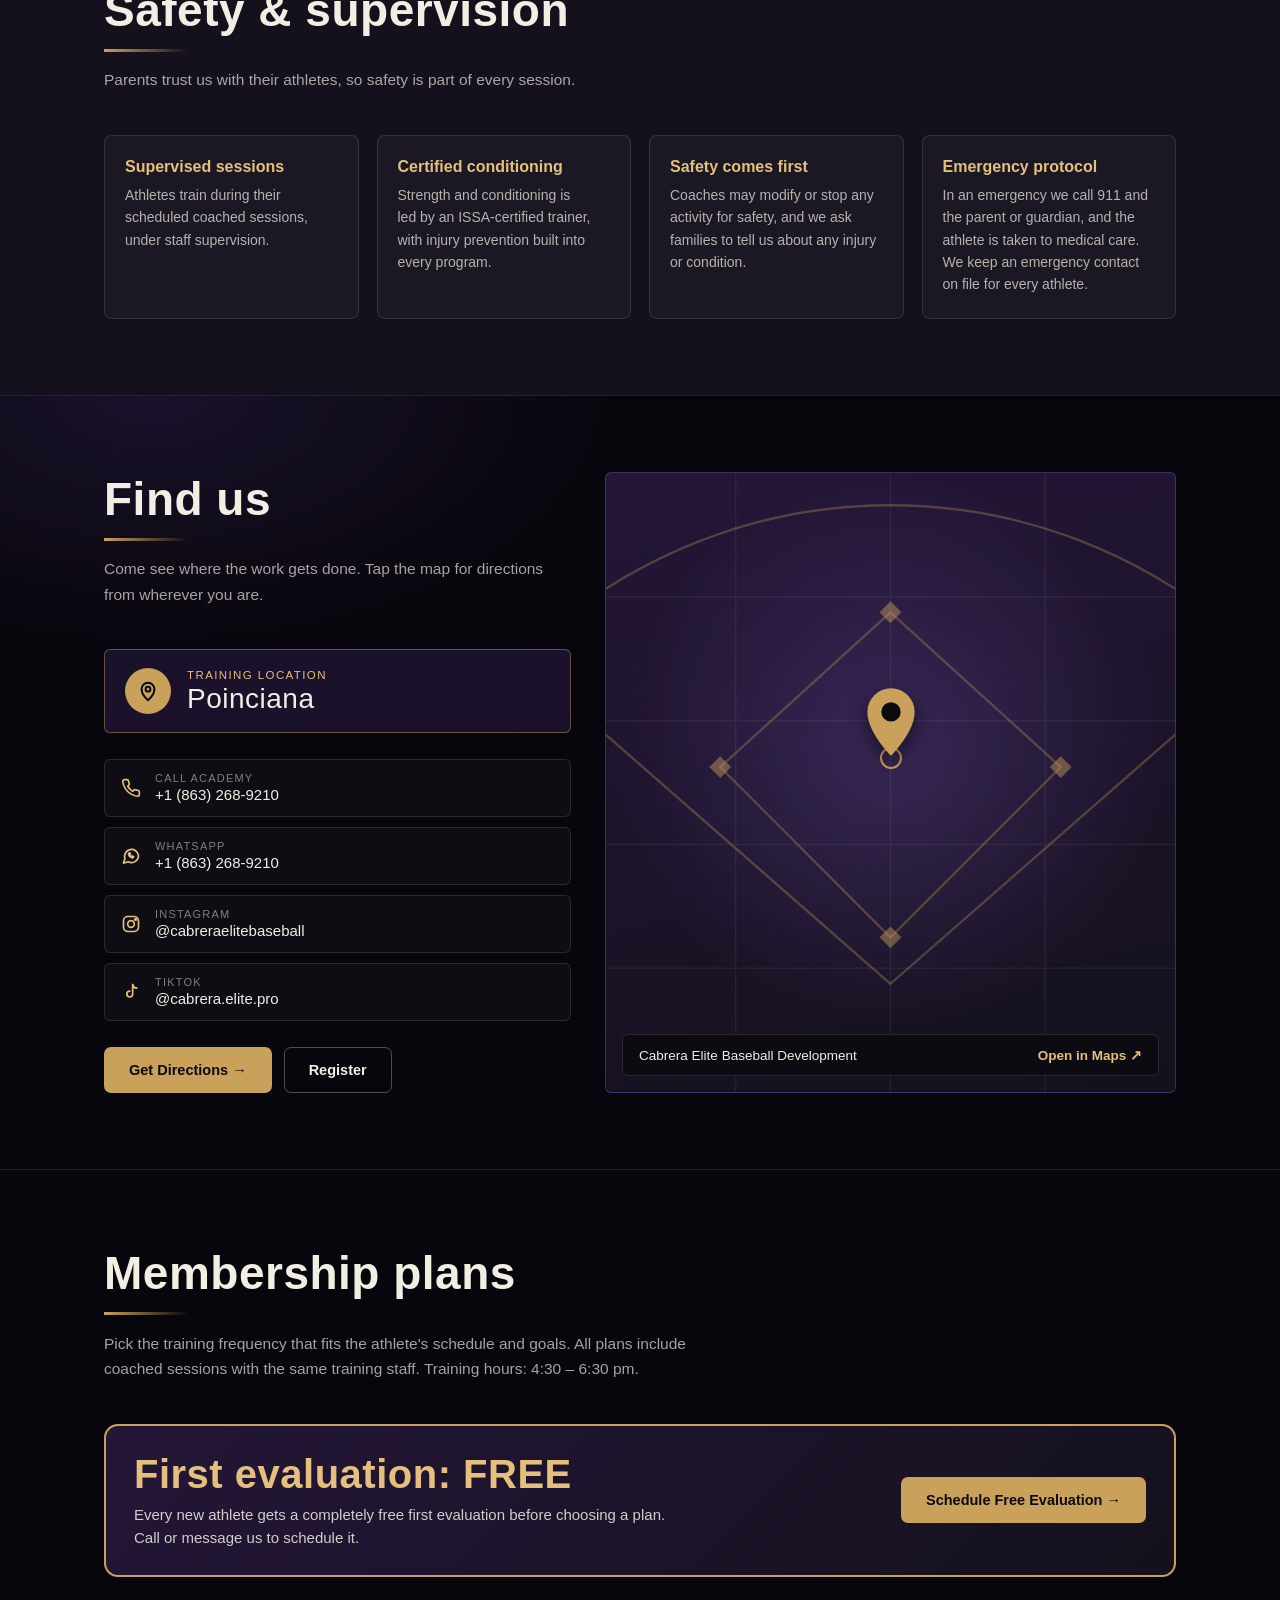
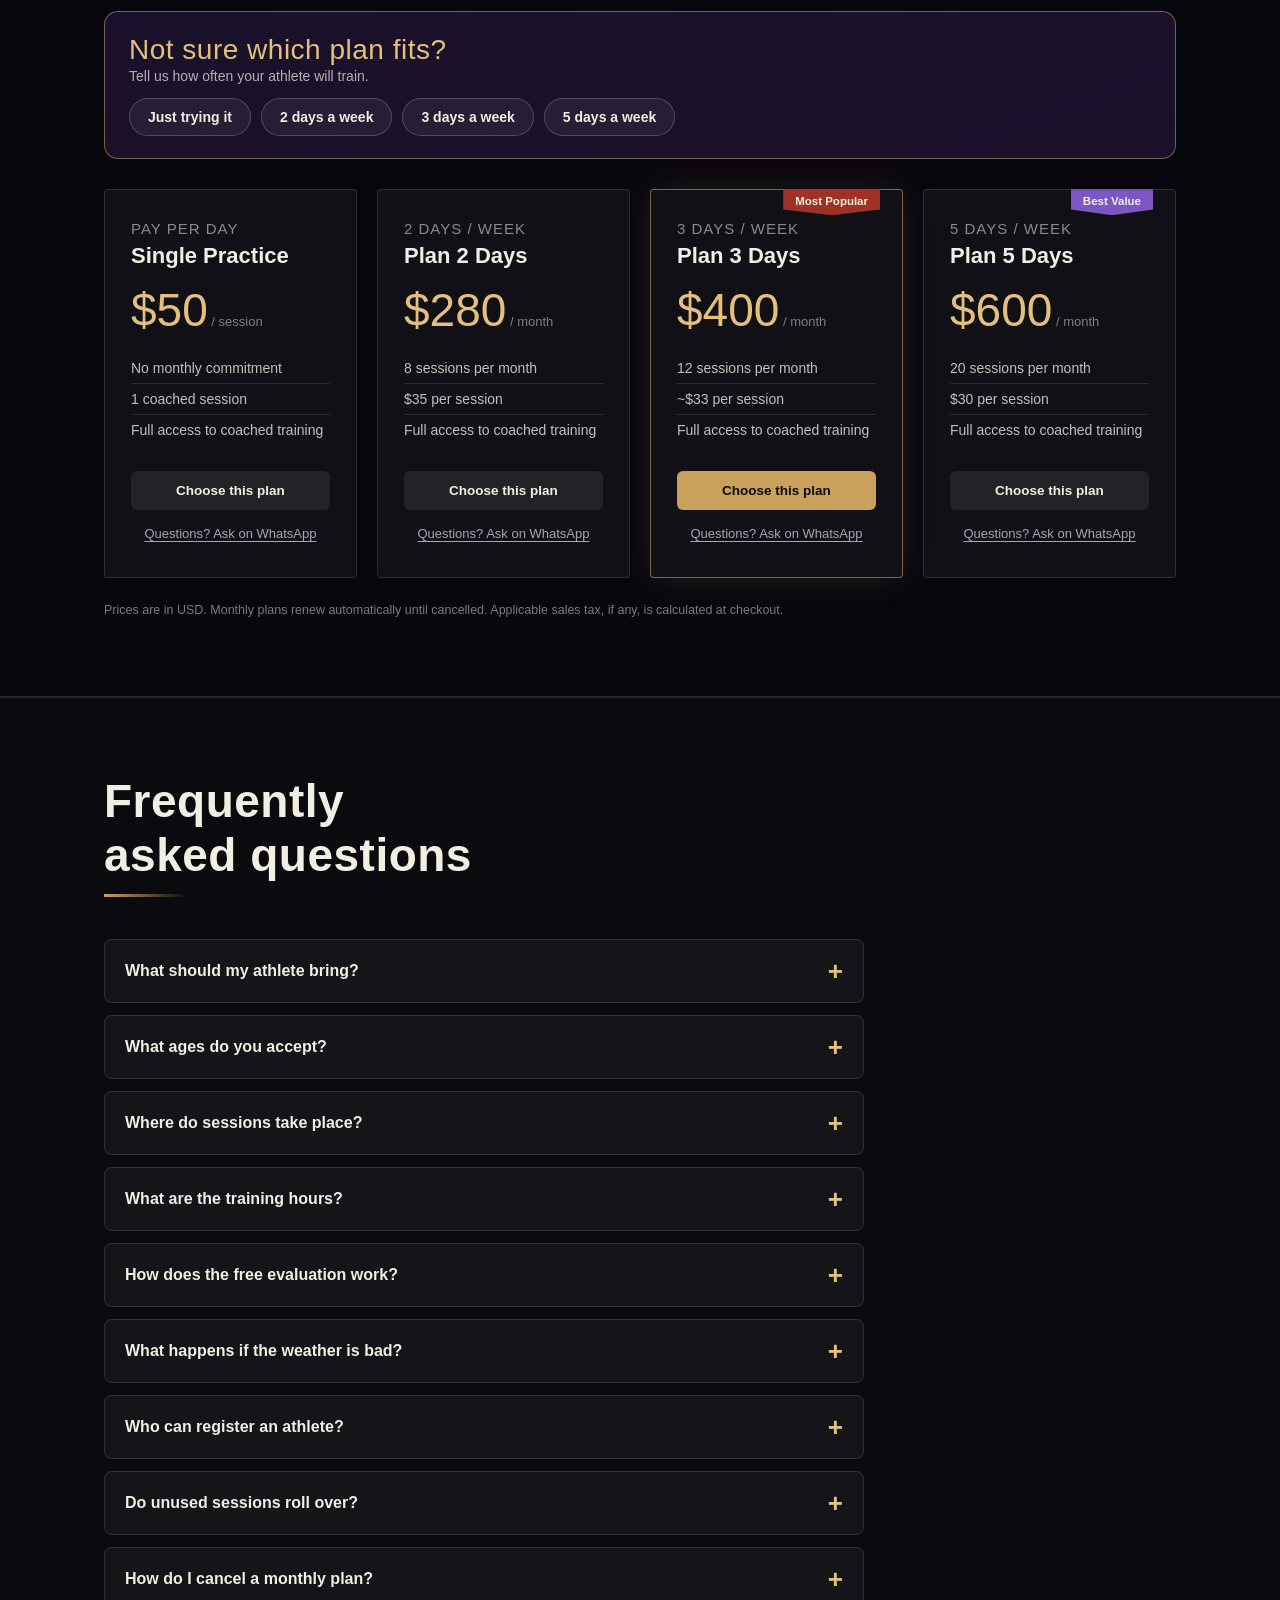
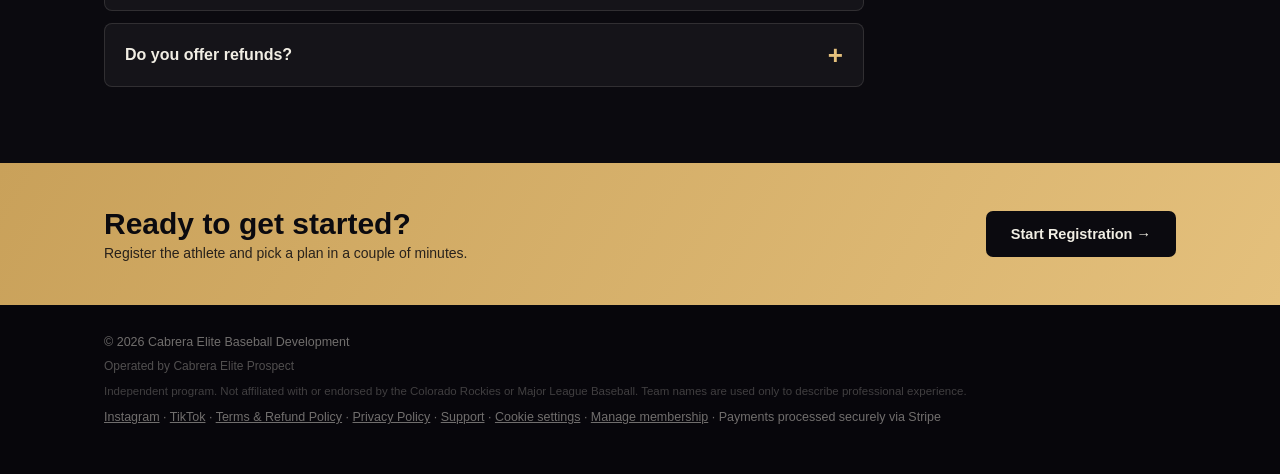
==== commit 030c97e8: "SEO/CRO: título de portada <60 caracteres, botón del formulario alineado con la promesa del hero, ca" ====
--- a/index.html
+++ b/index.html
@@ -42,7 +42,7 @@
 <meta name="description" content="Cabrera Elite Baseball Development — daily baseball training in Poinciana, FL, led by a former Colorado Rockies scout.">
 <script type="application/ld+json">{"@context": "https://schema.org", "@type": "SportsActivityLocation", "name": "Cabrera Elite Baseball Development", "url": "https://cabreraelite.com/", "logo": "https://cabreraelite.com/og-image.jpg", "image": "https://cabreraelite.com/og-image.jpg", "description": "Daily baseball training in Poinciana, FL, led by a former Colorado Rockies scout.", "telephone": "+1-863-268-9210", "email": "info@cabreraelite.com", "openingHoursSpecification": {"@type": "OpeningHoursSpecification", "dayOfWeek": ["Monday", "Tuesday", "Wednesday", "Thursday", "Friday"], "opens": "16:30", "closes": "18:30"}, "areaServed": {"@type": "City", "name": "Poinciana, FL"}, "address": {"@type": "PostalAddress", "addressLocality": "Poinciana", "addressRegion": "FL", "addressCountry": "US"}, "founder": [{"@type": "Person", "name": "Martín Cabrera"}, {"@type": "Person", "name": "Jesús Cabrera"}], "sameAs": ["https://www.instagram.com/cabreraelitebaseball/", "https://www.tiktok.com/@cabrera.elite.pro"]}</script>
 <script type="application/ld+json">{"@context": "https://schema.org", "@type": "FAQPage", "mainEntity": [{"@type": "Question", "name": "What should my athlete bring?", "acceptedAnswer": {"@type": "Answer", "text": "Their practice gear, water, and a positive mindset to train."}}, {"@type": "Question", "name": "What ages do you accept?", "acceptedAnswer": {"@type": "Answer", "text": "Athletes 7 years old and older."}}, {"@type": "Question", "name": "Where do sessions take place?", "acceptedAnswer": {"@type": "Answer", "text": "Sessions take place in Poinciana, FL. Use the \"Get Directions\" button in the Find us section to open the map."}}, {"@type": "Question", "name": "What are the training hours?", "acceptedAnswer": {"@type": "Answer", "text": "Training hours are 4:30 – 6:30 pm. Your athlete's days are scheduled with the coaching staff."}}, {"@type": "Question", "name": "How does the free evaluation work?", "acceptedAnswer": {"@type": "Answer", "text": "Every new athlete gets a free first evaluation before choosing a plan. Fill out the evaluation form and we will contact you to schedule a day."}}, {"@type": "Question", "name": "What happens if the weather is bad?", "acceptedAnswer": {"@type": "Answer", "text": "We may cancel or reschedule a session for weather, safety or staff reasons. Cancelled sessions are rescheduled or credited."}}, {"@type": "Question", "name": "Who can register an athlete?", "acceptedAnswer": {"@type": "Answer", "text": "A parent or legal guardian must register any athlete under 18. Athletes 18 or older register on their own behalf."}}, {"@type": "Question", "name": "Do unused sessions roll over?", "acceptedAnswer": {"@type": "Answer", "text": "No. Unused monthly sessions do not roll over to the next month."}}, {"@type": "Question", "name": "How do I cancel a monthly plan?", "acceptedAnswer": {"@type": "Answer", "text": "You can cancel any time from the customer portal (the \"Manage membership\" link in the footer) or by emailing us before your next billing date. Cancelling takes effect at the end of the paid month."}}, {"@type": "Question", "name": "Do you offer refunds?", "acceptedAnswer": {"@type": "Answer", "text": "All sales are final. Please read our Refund Policy for details on cancellations, rescheduling a Single Practice and credits."}}]}</script>
-<title>Cabrera Elite Baseball Development — Baseball Training in Poinciana, FL</title>
+<title>Baseball Training in Poinciana, FL | Cabrera Elite</title>
 <link rel="preload" href="fonts/inter-latin-400-normal.woff2" as="font" type="font/woff2" crossorigin>
 <link rel="preload" href="fonts/bebas-neue-latin-400-normal.woff2" as="font" type="font/woff2" crossorigin>
 <link rel="stylesheet" href="fonts/fonts.css">
@@ -862,7 +862,7 @@
           <input type="text" id="evSig" required autocomplete="off" minlength="3" placeholder="Full legal name of parent/guardian (or athlete if 18+)">
           <p class="sig-warn" id="evSigWarn">The signature should match the parent/guardian name entered above.</p>
           <div id="evCap" style="margin-top:14px"></div>
-          <button type="submit" class="btn btn-gold" id="evBtn" style="margin-top:20px;">Send request →</button>
+          <button type="submit" class="btn btn-gold" id="evBtn" style="margin-top:20px;">Book My Free Evaluation →</button>
           <p class="eval-msg" id="evMsg"></p>
         </form>
         <p class="fe-alt">Prefer to talk? Call <a href="tel:+18632689210">+1 (863) 268-9210</a>.</p>
@@ -1214,16 +1214,16 @@
         msg.className = 'eval-msg ok';
         msg.textContent = T('Thank you! We received your request and will contact you soon to schedule the evaluation.');
         if(window.ceAfterEval) ceAfterEval(msg);
-        form.reset(); updateMinor(); btn.textContent = T('Send request →'); btn.disabled = false;
+        form.reset(); updateMinor(); btn.textContent = T('Book My Free Evaluation →'); btn.disabled = false;
         if(window.gtag) gtag('event', 'generate_lead', { form: 'free_evaluation' });
       }).catch(function(){
         cap.reset();
         msg.className = 'eval-msg err';
         msg.textContent = T("We couldn't send your request. Please call +1 (863) 268-9210 or email info@cabreraelite.com.");
-        btn.textContent = T('Send request →'); btn.disabled = false;
+        btn.textContent = T('Book My Free Evaluation →'); btn.disabled = false;
       });
     });
-    window.addEventListener('langchange', function(){ if(!btn.disabled) btn.textContent = T('Send request →'); });
+    window.addEventListener('langchange', function(){ if(!btn.disabled) btn.textContent = T('Book My Free Evaluation →'); });
   })();
 </script>
 
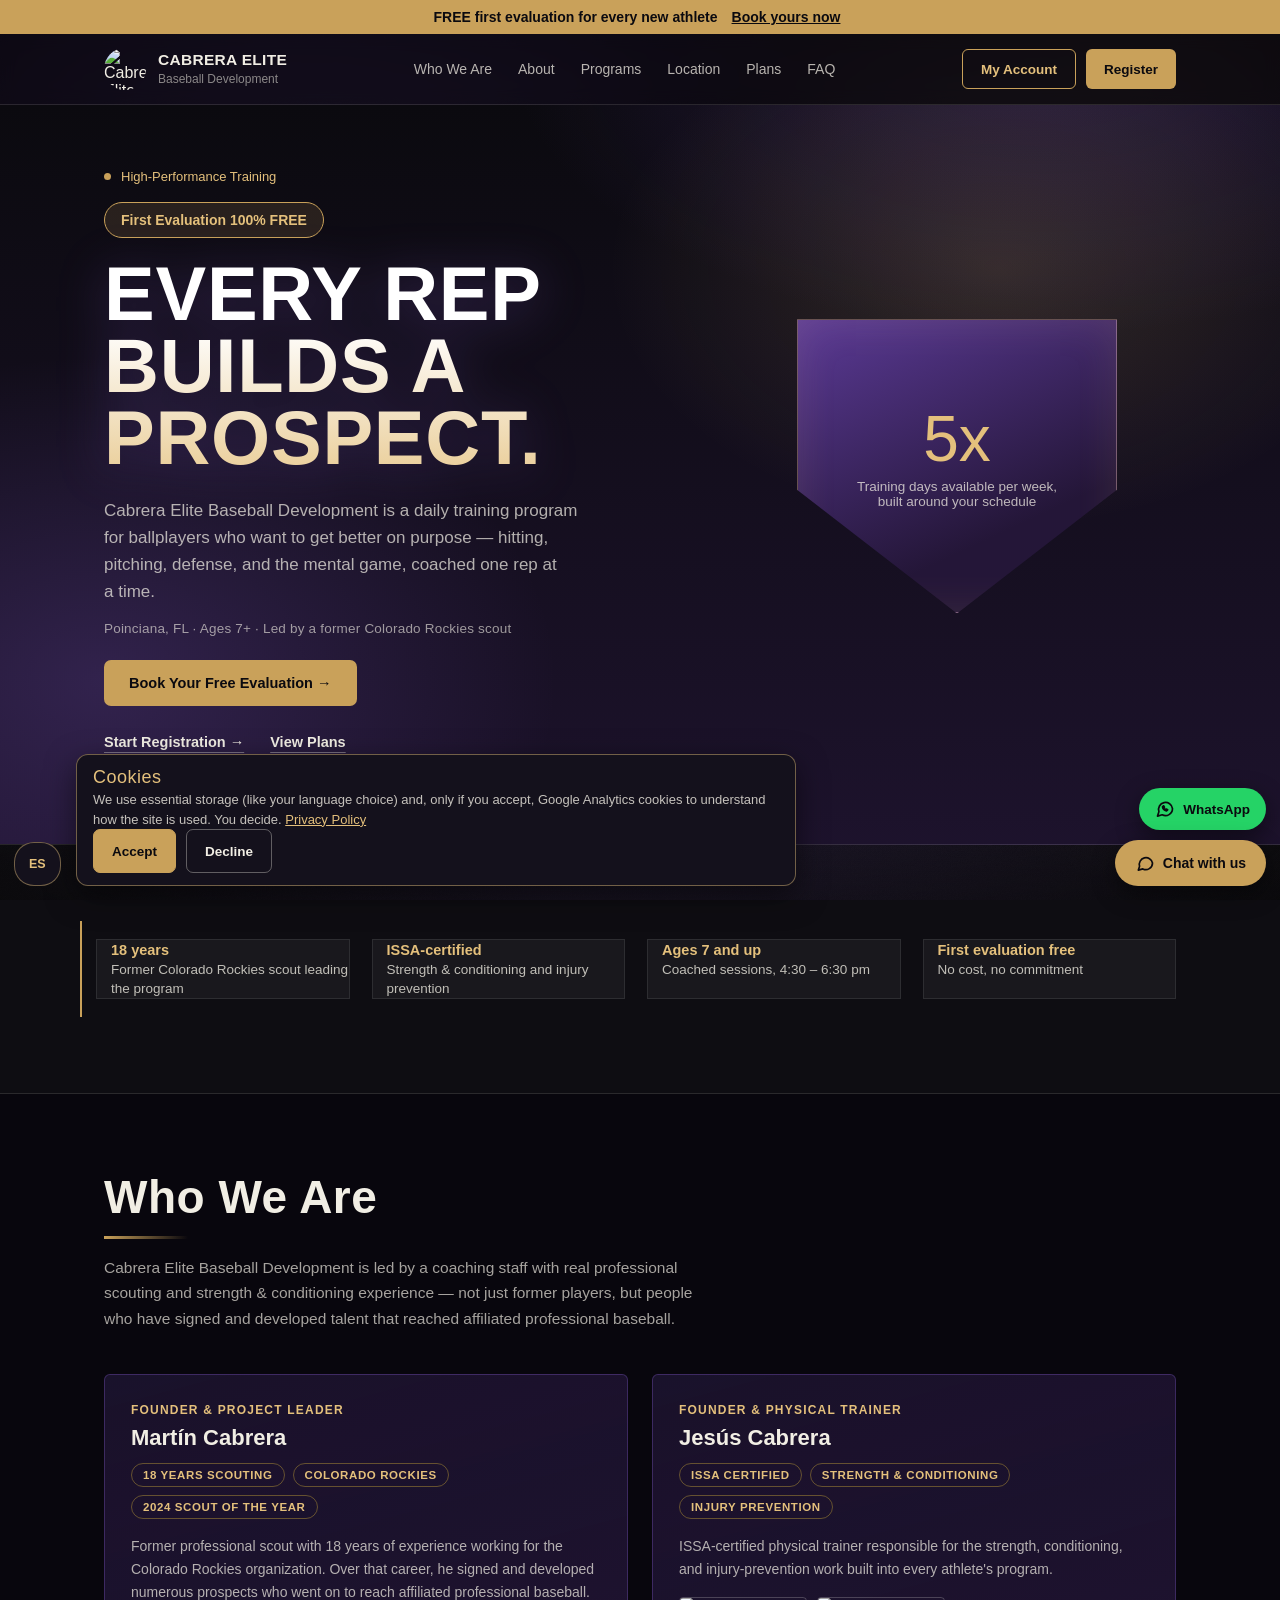
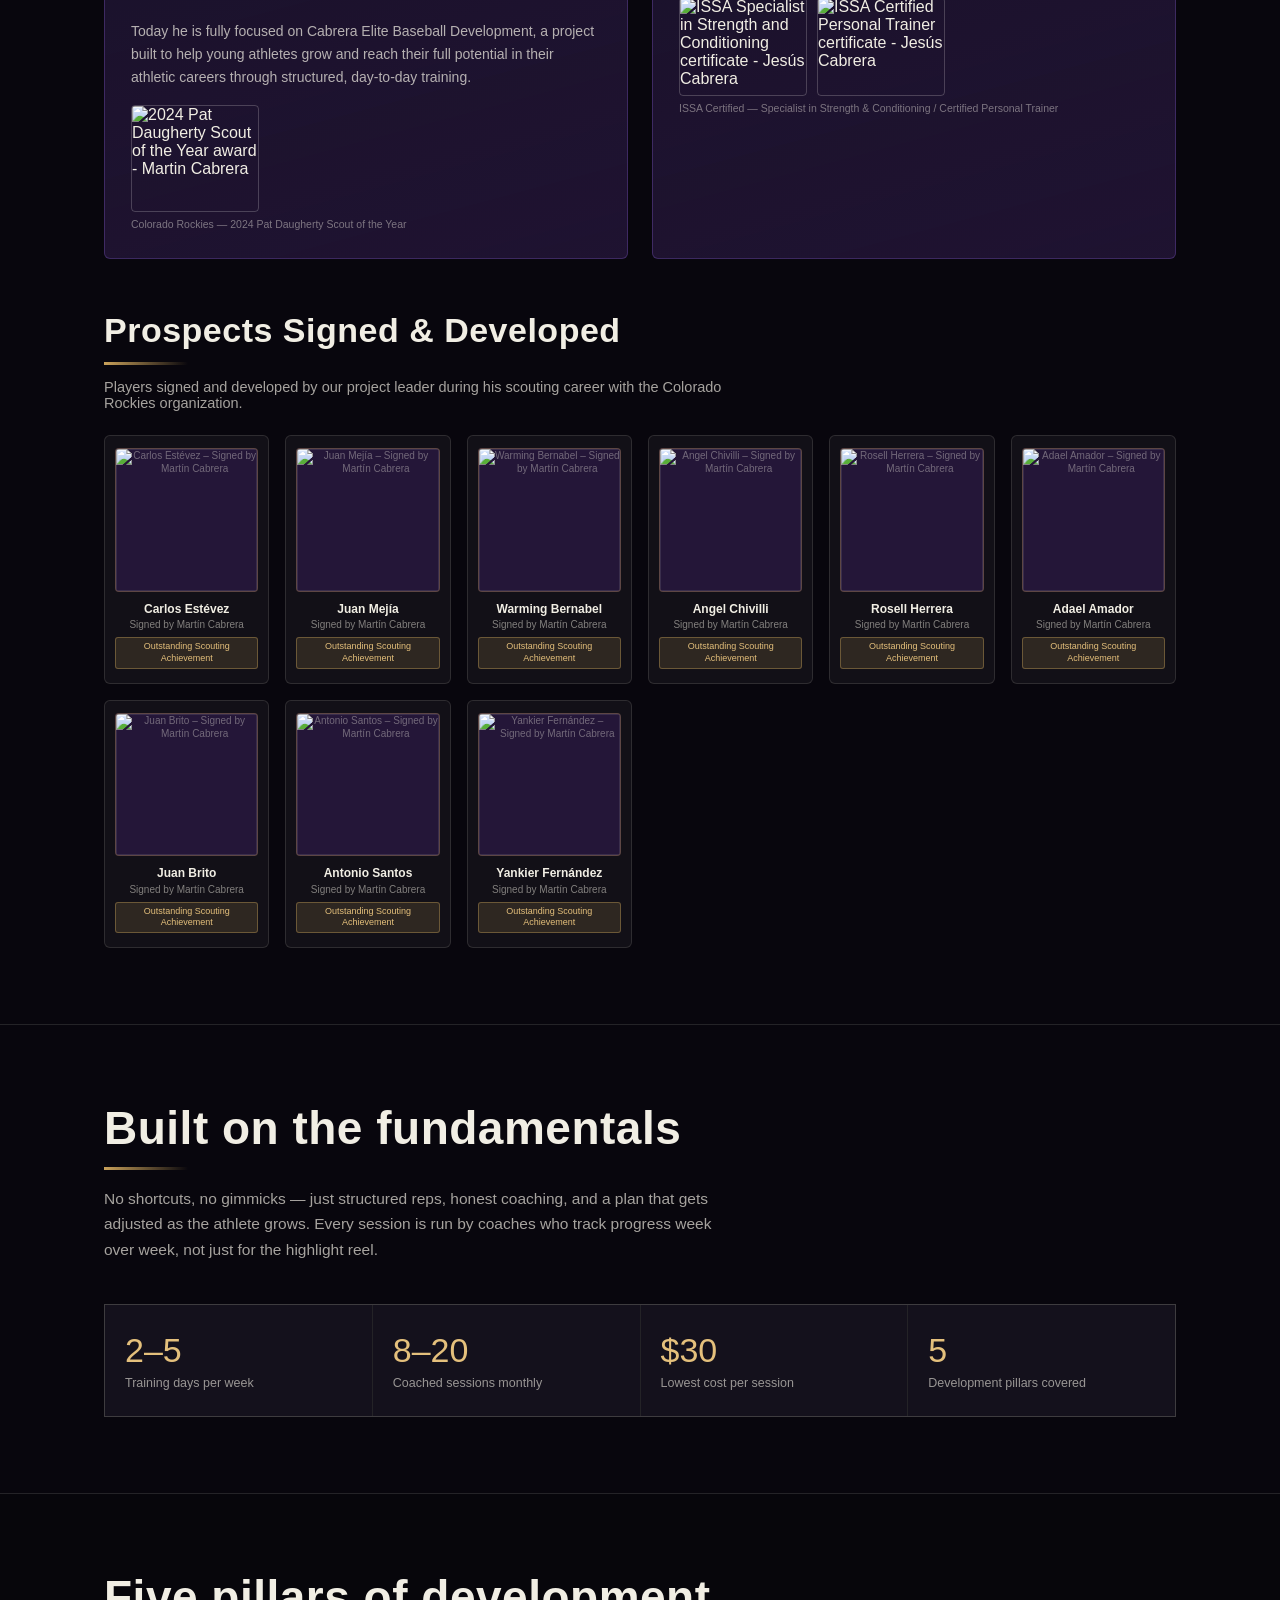
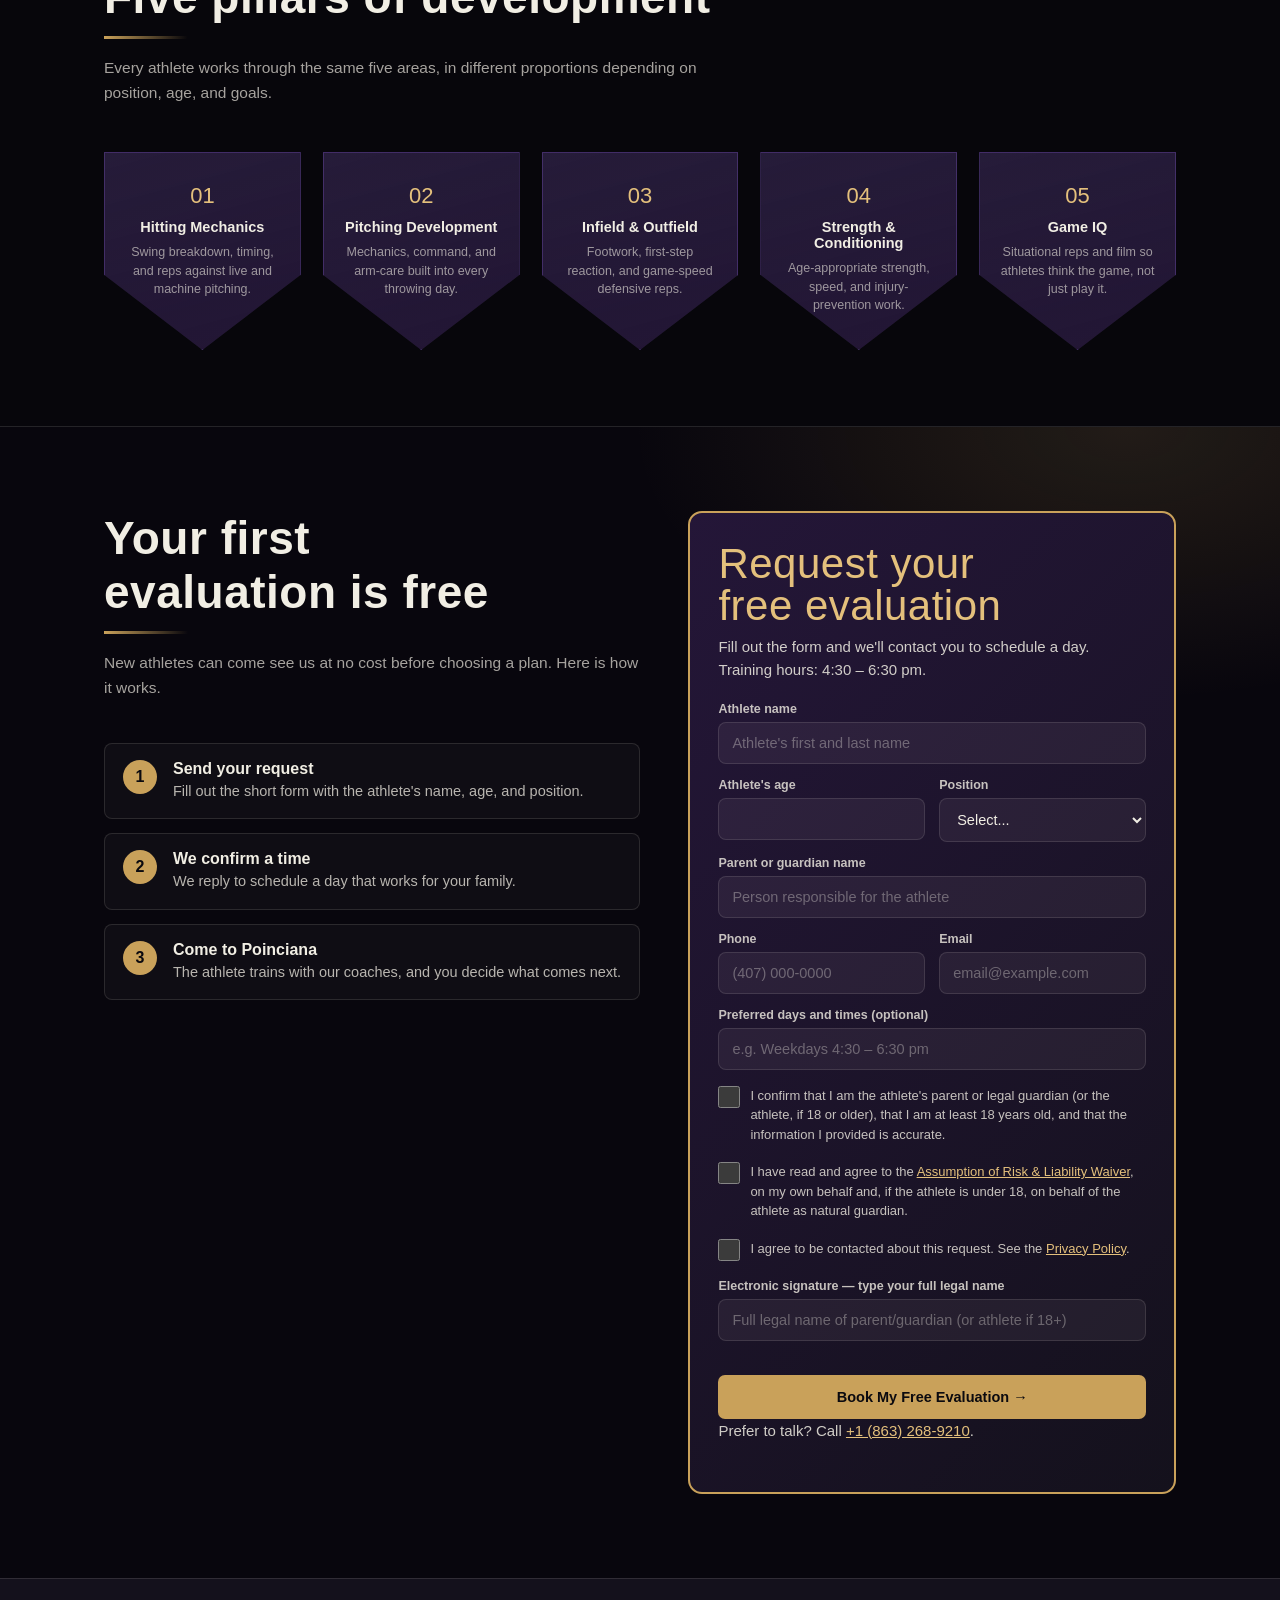
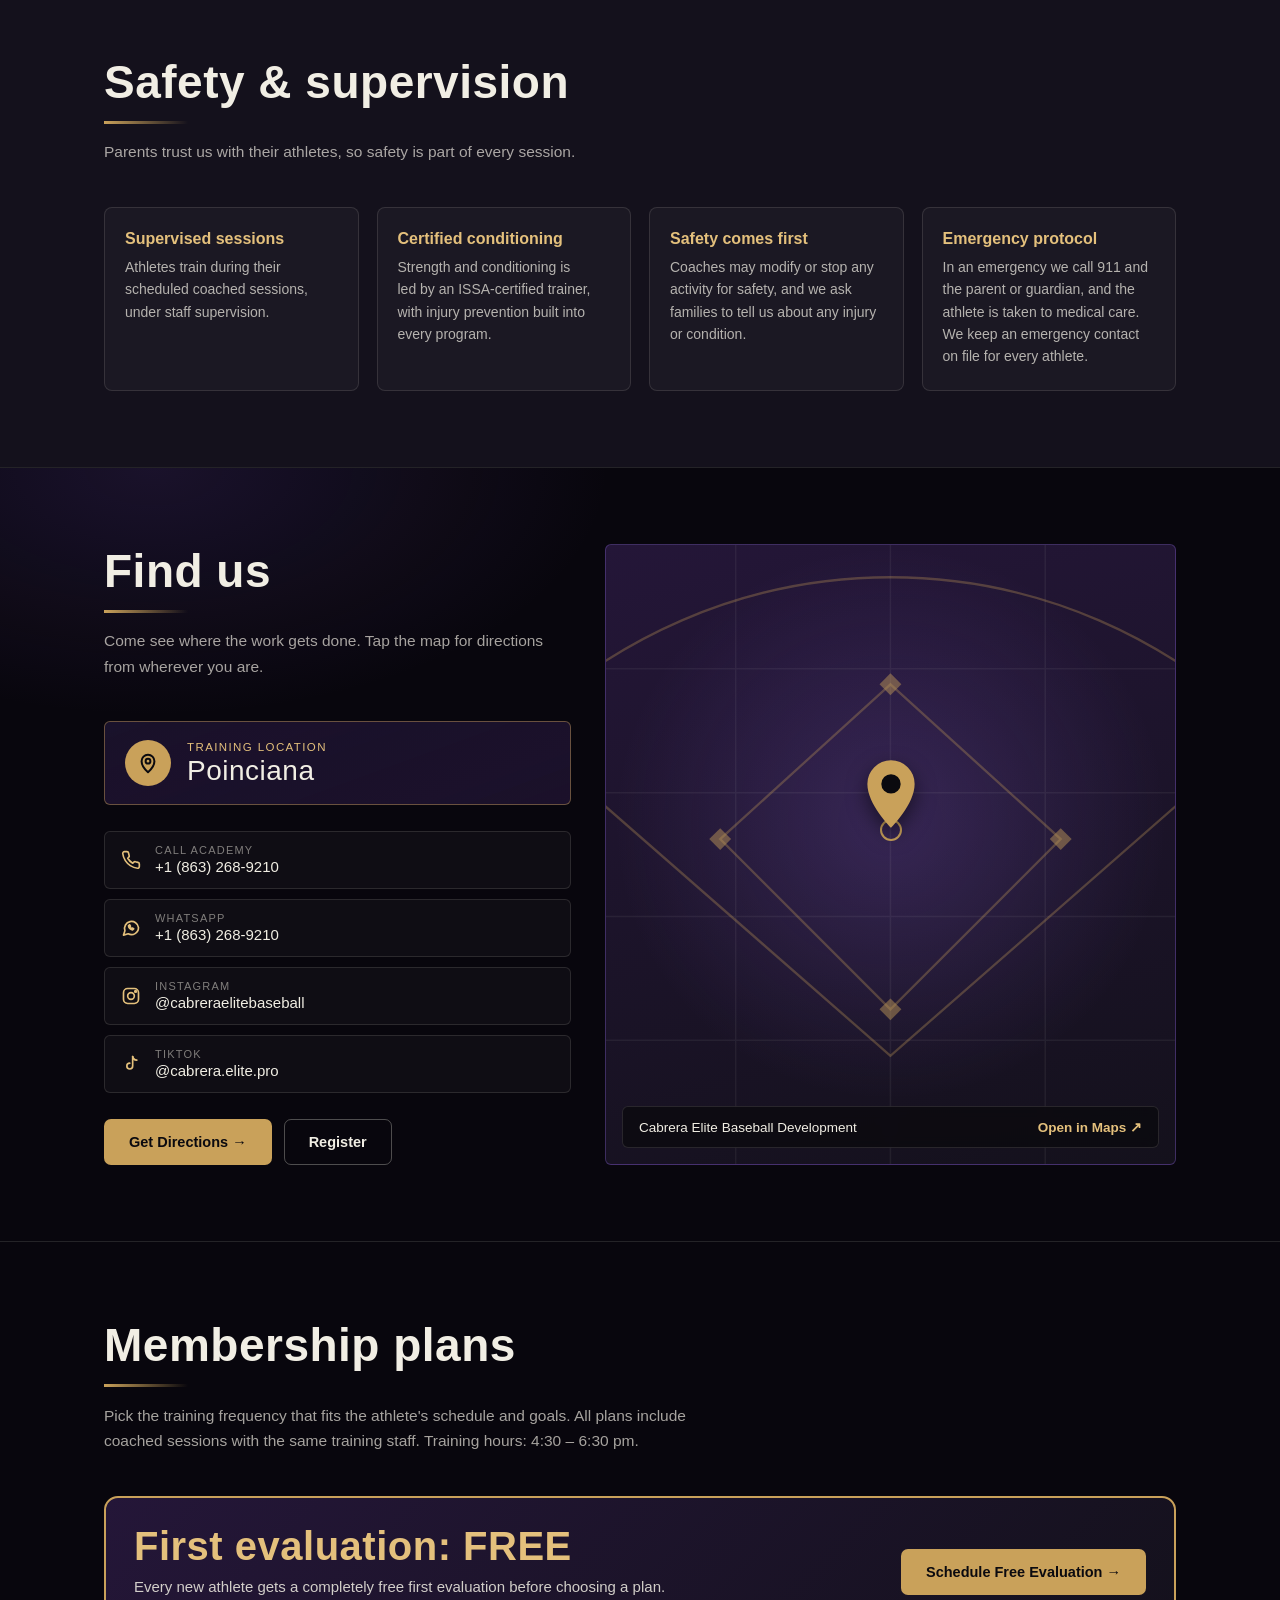
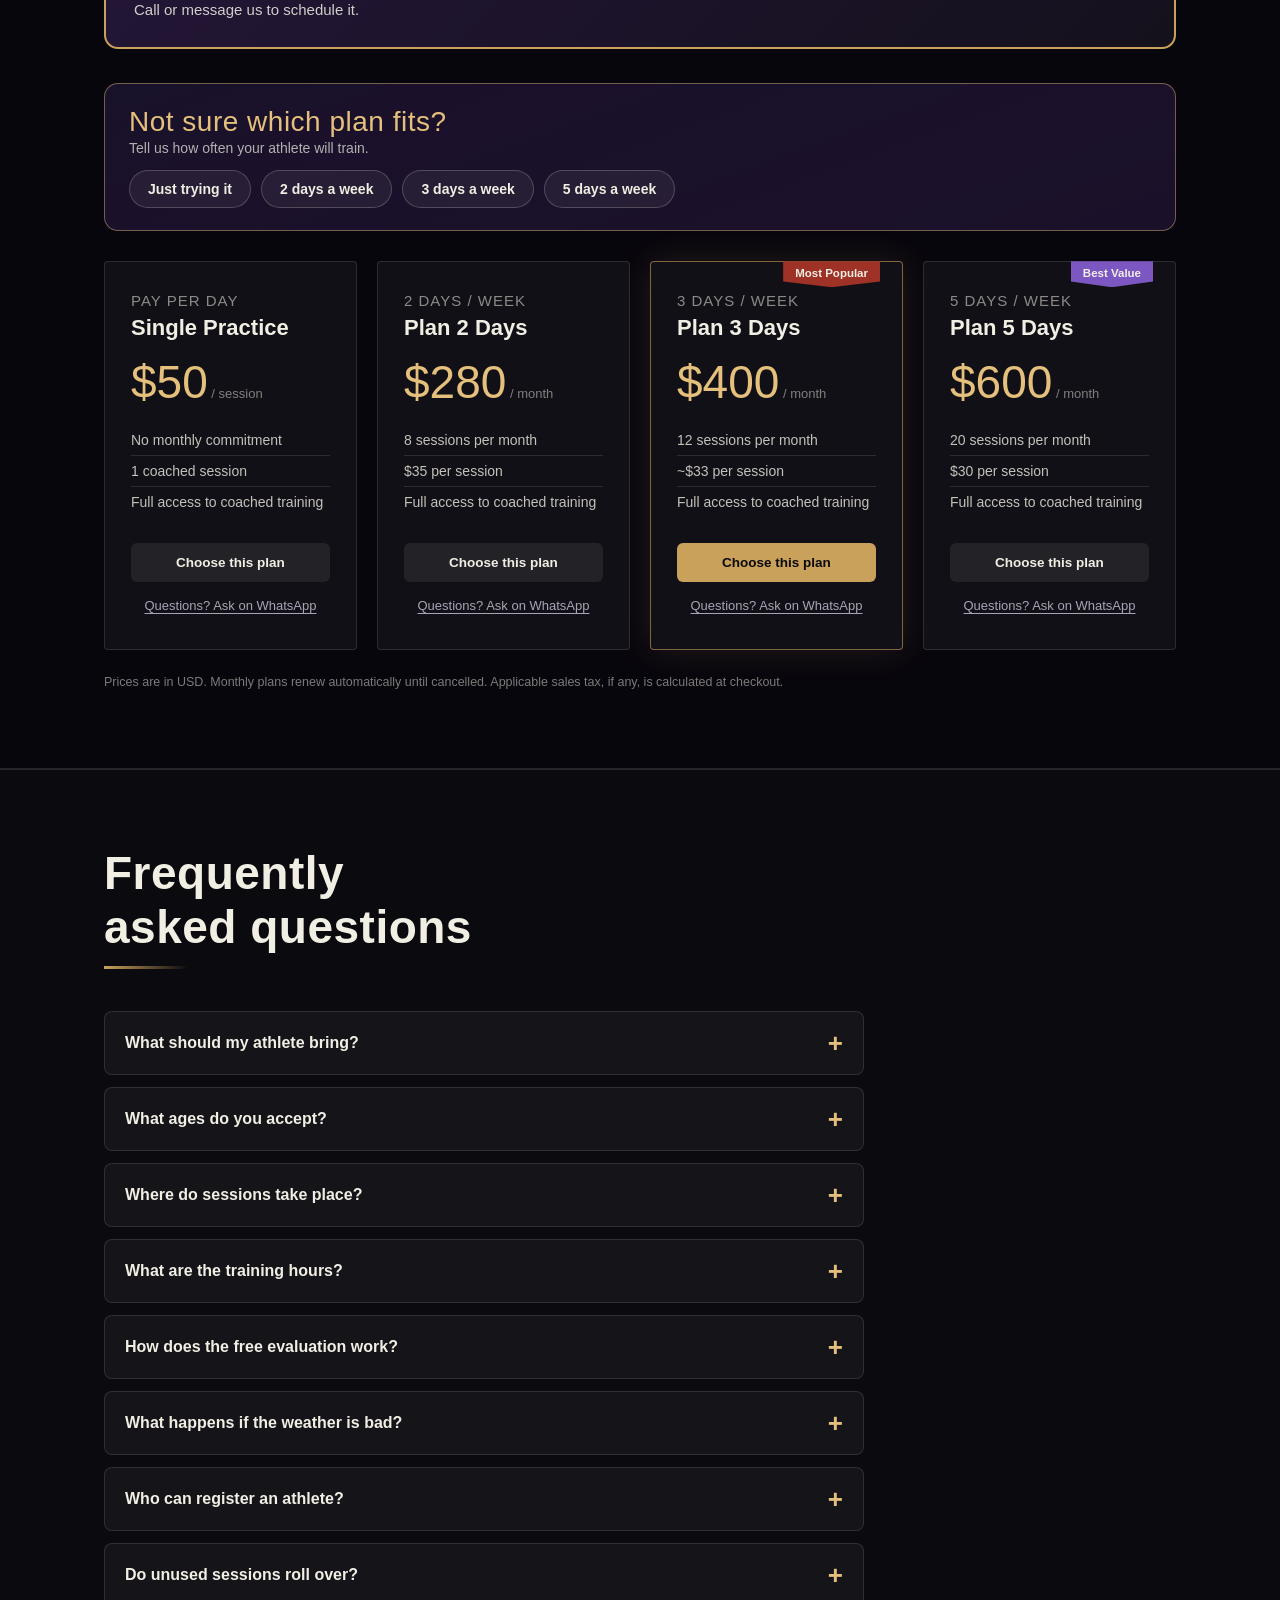
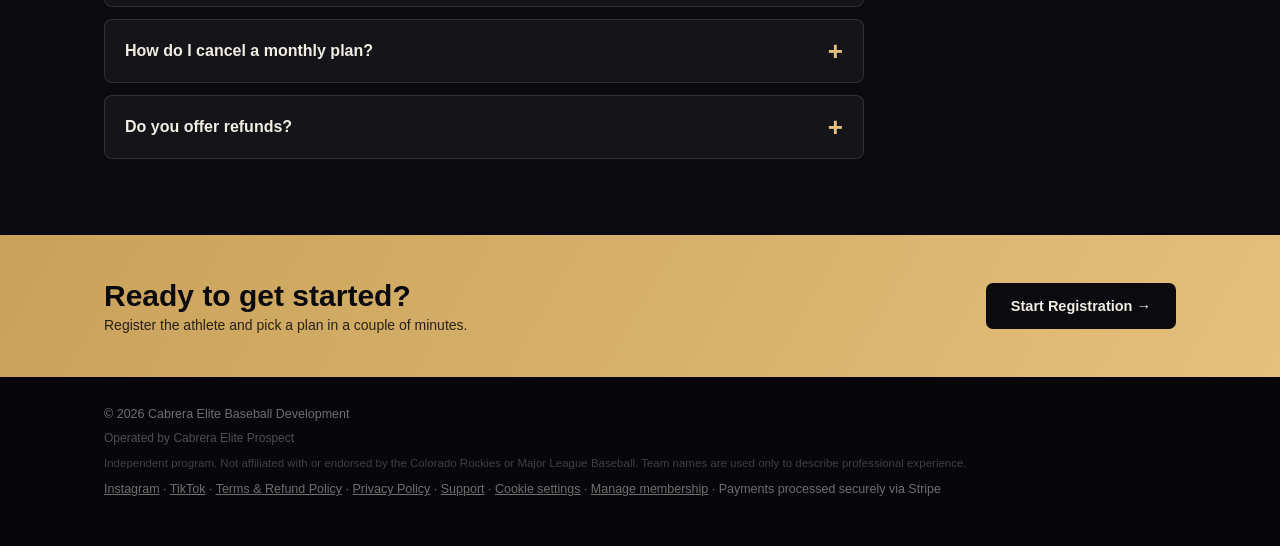
==== commit f268b523: "Team cards: fact chips and subtle hover lift (EN/ES) Uses only facts already published on the page; " ====
--- a/index.html
+++ b/index.html
@@ -236,6 +236,11 @@
     border-radius: 6px;
     padding: 28px 26px;
   }
+  .lead-card{ transition: transform .25s ease, border-color .25s ease, box-shadow .25s ease; }
+  .lead-card:hover{ transform: translateY(-4px); border-color: rgba(212,175,55,.55); box-shadow: 0 14px 34px rgba(0,0,0,.35); }
+  .chips{ display:flex; gap:8px; flex-wrap:wrap; margin:0 0 16px; }
+  .chips span{ font-size:11.5px; font-weight:700; letter-spacing:.6px; text-transform:uppercase; color: var(--gold-2); border:1px solid rgba(212,175,55,.4); border-radius:999px; padding:5px 11px; }
+  @media (prefers-reduced-motion: reduce){ .lead-card{ transition:none; } .lead-card:hover{ transform:none; } }
   .lead-card .role{
     font-size:12px; letter-spacing:1.2px; text-transform:uppercase;
     color: var(--gold-2); margin-bottom:8px; font-weight:700;
@@ -631,6 +636,19 @@
   .sched-time{ font-size:14.5px; }
   .sched-note{ font-size:12.5px; color:rgba(241,238,228,0.6); }
   .ce-sched .btn{ display:inline-flex; }
+  .book-grid{ display:grid; grid-template-columns:1.1fr 1fr; gap:22px; align-items:stretch; }
+  .book-days,.book-card{ border:1px solid var(--line); border-radius:12px; padding:24px; background:rgba(241,238,228,0.03); }
+  .book-card{ border-color:rgba(228,192,124,.4); background:rgba(201,161,90,.07); display:flex; flex-direction:column; gap:12px; }
+  .book-days h3,.book-card h3{ margin:0 0 14px; font:400 28px/1 'Bebas Neue',Impact,sans-serif; letter-spacing:.5px; color:var(--gold-2); }
+  .book-card h3{ margin:0; }
+  .book-card p{ margin:0; font-size:14.5px; color:rgba(241,238,228,.78); }
+  .book-card .btn{ align-self:flex-start; margin-top:4px; }
+  .book-card .book-alt{ font-size:13px; color:rgba(241,238,228,.6); margin-top:auto; padding-top:8px; }
+  .book-card .book-alt a{ color:var(--gold-2); }
+  .sched-list.chips{ display:flex; flex-wrap:wrap; gap:10px; margin:0 0 14px; }
+  .sched-chip{ border:1px solid rgba(228,192,124,.45); color:var(--gold-2); border-radius:999px; padding:9px 16px; font-weight:700; font-size:14px; background:rgba(11,10,15,.35); }
+  .book-hours{ margin:0; font-size:15px; color:var(--cream); }
+  @media (max-width:860px){ .book-grid{ grid-template-columns:1fr; } .book-card .btn{ align-self:stretch; } }
   /* Hero en una columna en pantallas pequeñas */
   @media (max-width:860px){
     .hero{ padding:44px 0 56px; }
@@ -730,6 +748,7 @@
       <div class="lead-card">
         <div class="role">Founder &amp; Project Leader</div>
         <h3>Martín Cabrera</h3>
+        <div class="chips"><span>18 years scouting</span><span>Colorado Rockies</span><span>2024 Scout of the Year</span></div>
         <p>Former professional scout with 18 years of experience working for the Colorado Rockies organization. Over that career, he signed and developed numerous prospects who went on to reach affiliated professional baseball.</p>
         <p>Today he is fully focused on Cabrera Elite Baseball Development, a project built to help young athletes grow and reach their full potential in their athletic careers through structured, day-to-day training.</p>
         <div class="cert-row">
@@ -741,6 +760,7 @@
       <div class="lead-card">
         <div class="role">Founder &amp; Physical Trainer</div>
         <h3>Jesús Cabrera</h3>
+        <div class="chips"><span>ISSA certified</span><span>Strength &amp; conditioning</span><span>Injury prevention</span></div>
         <p>ISSA-certified physical trainer responsible for the strength, conditioning, and injury-prevention work built into every athlete's program.</p>
         <div class="cert-row">
           <img loading="lazy" decoding="async" width="700" height="538" src="images/cert-issa-strength-conditioning.jpg" alt="ISSA Specialist in Strength and Conditioning certificate - Jesús Cabrera" tabindex="0" role="button" onclick="openCertLightbox(this.src)" onkeydown="if(event.key==='Enter'||event.key===' '){event.preventDefault();openCertLightbox(this.src)}">
@@ -957,8 +977,19 @@
       <h2>Schedule &amp; booking</h2>
       <p>Training hours: 4:30 – 6:30 pm. Pick a day for your free evaluation.</p>
     </div>
-    <div class="sched-list" id="ceScheduleList" hidden></div>
-    <a class="btn btn-gold" data-ce="booking" href="#" target="_blank" rel="noopener" hidden>Book your free evaluation →</a>
+    <div class="book-grid">
+      <div class="book-days">
+        <h3>Training days</h3>
+        <div class="sched-list" id="ceScheduleList" hidden></div>
+        <p class="book-hours" id="ceBookHours" hidden></p>
+      </div>
+      <div class="book-card">
+        <h3>Free evaluation</h3>
+        <p>Choose a day and time that works for your family. There is no payment to book.</p>
+        <a class="btn btn-gold" data-ce="booking" href="#" target="_blank" rel="noopener" hidden>Book your free evaluation →</a>
+        <p class="book-alt"><span>Prefer not to pick a time now?</span> <a href="#free-evaluation">Send us a request</a> <span>or</span> <a href="https://wa.me/18632689210" target="_blank" rel="noopener">message us on WhatsApp</a>.</p>
+      </div>
+    </div>
   </div>
 </section>
 
